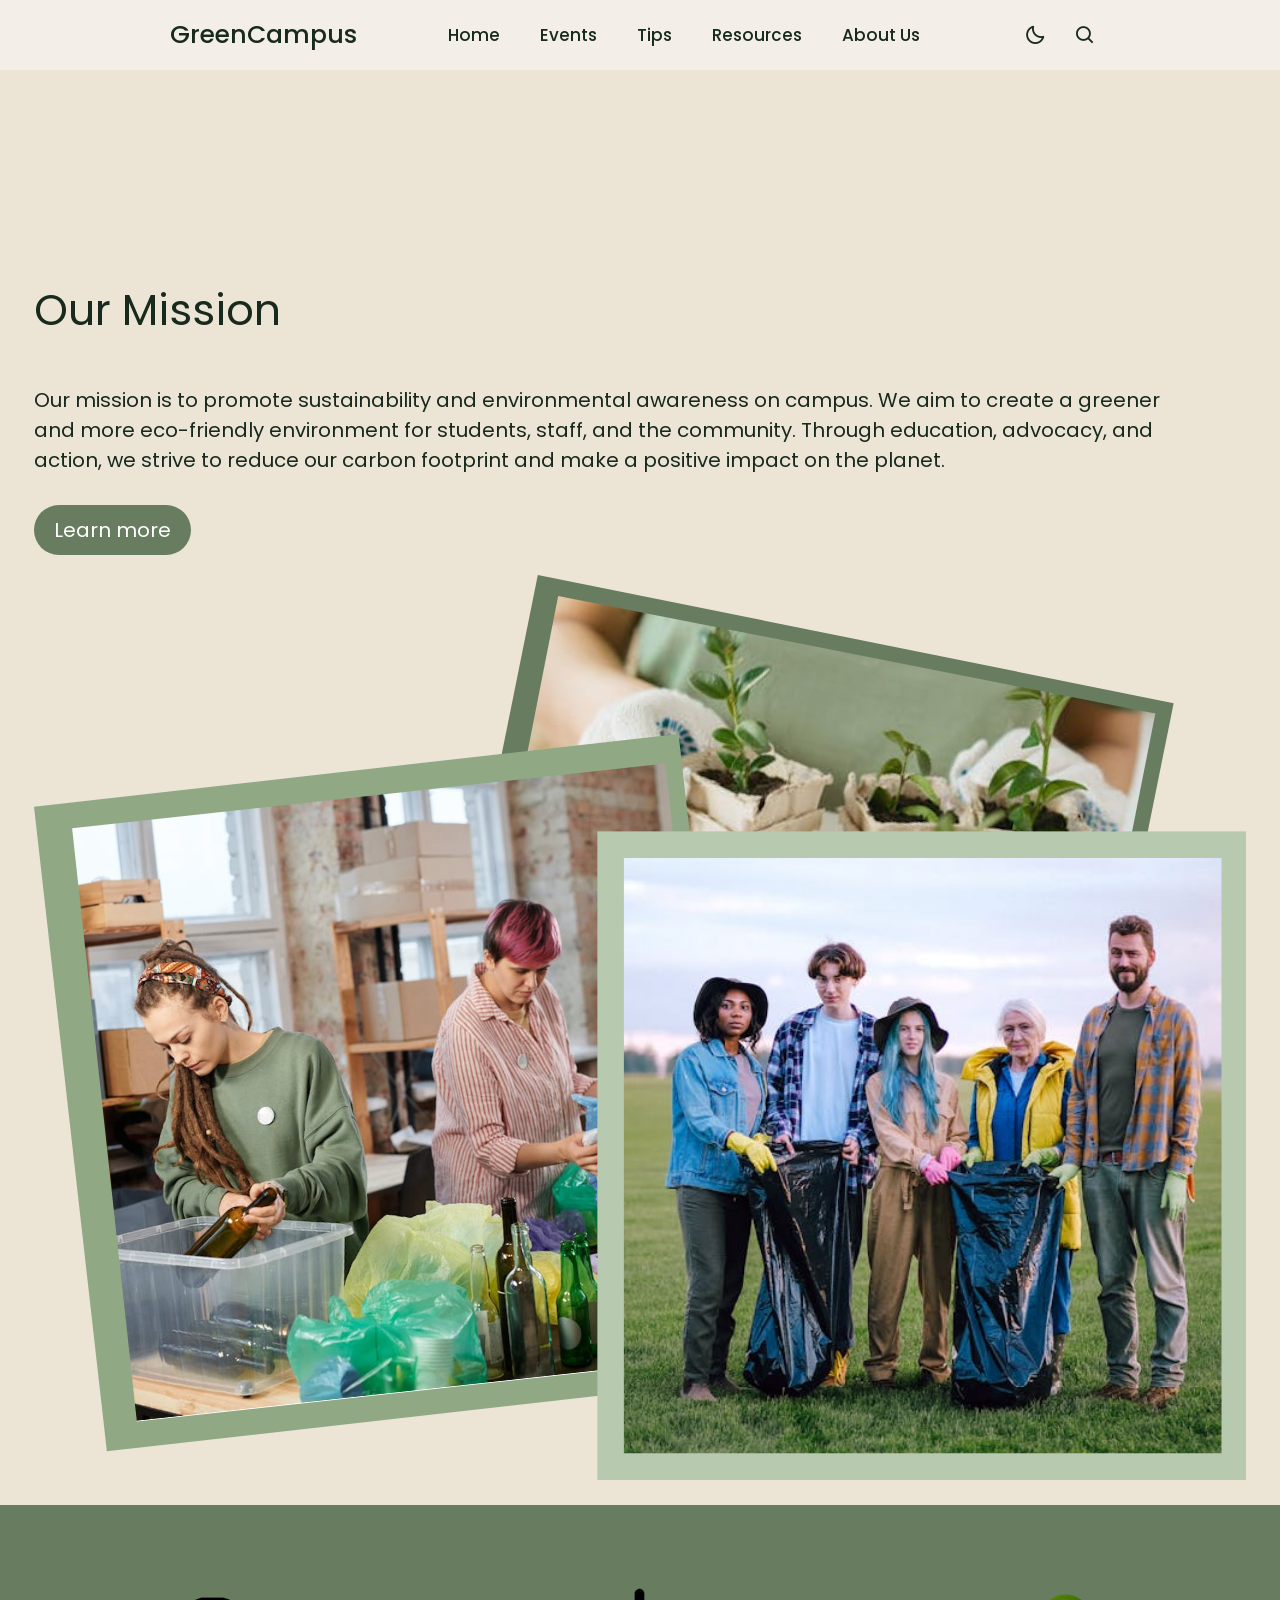
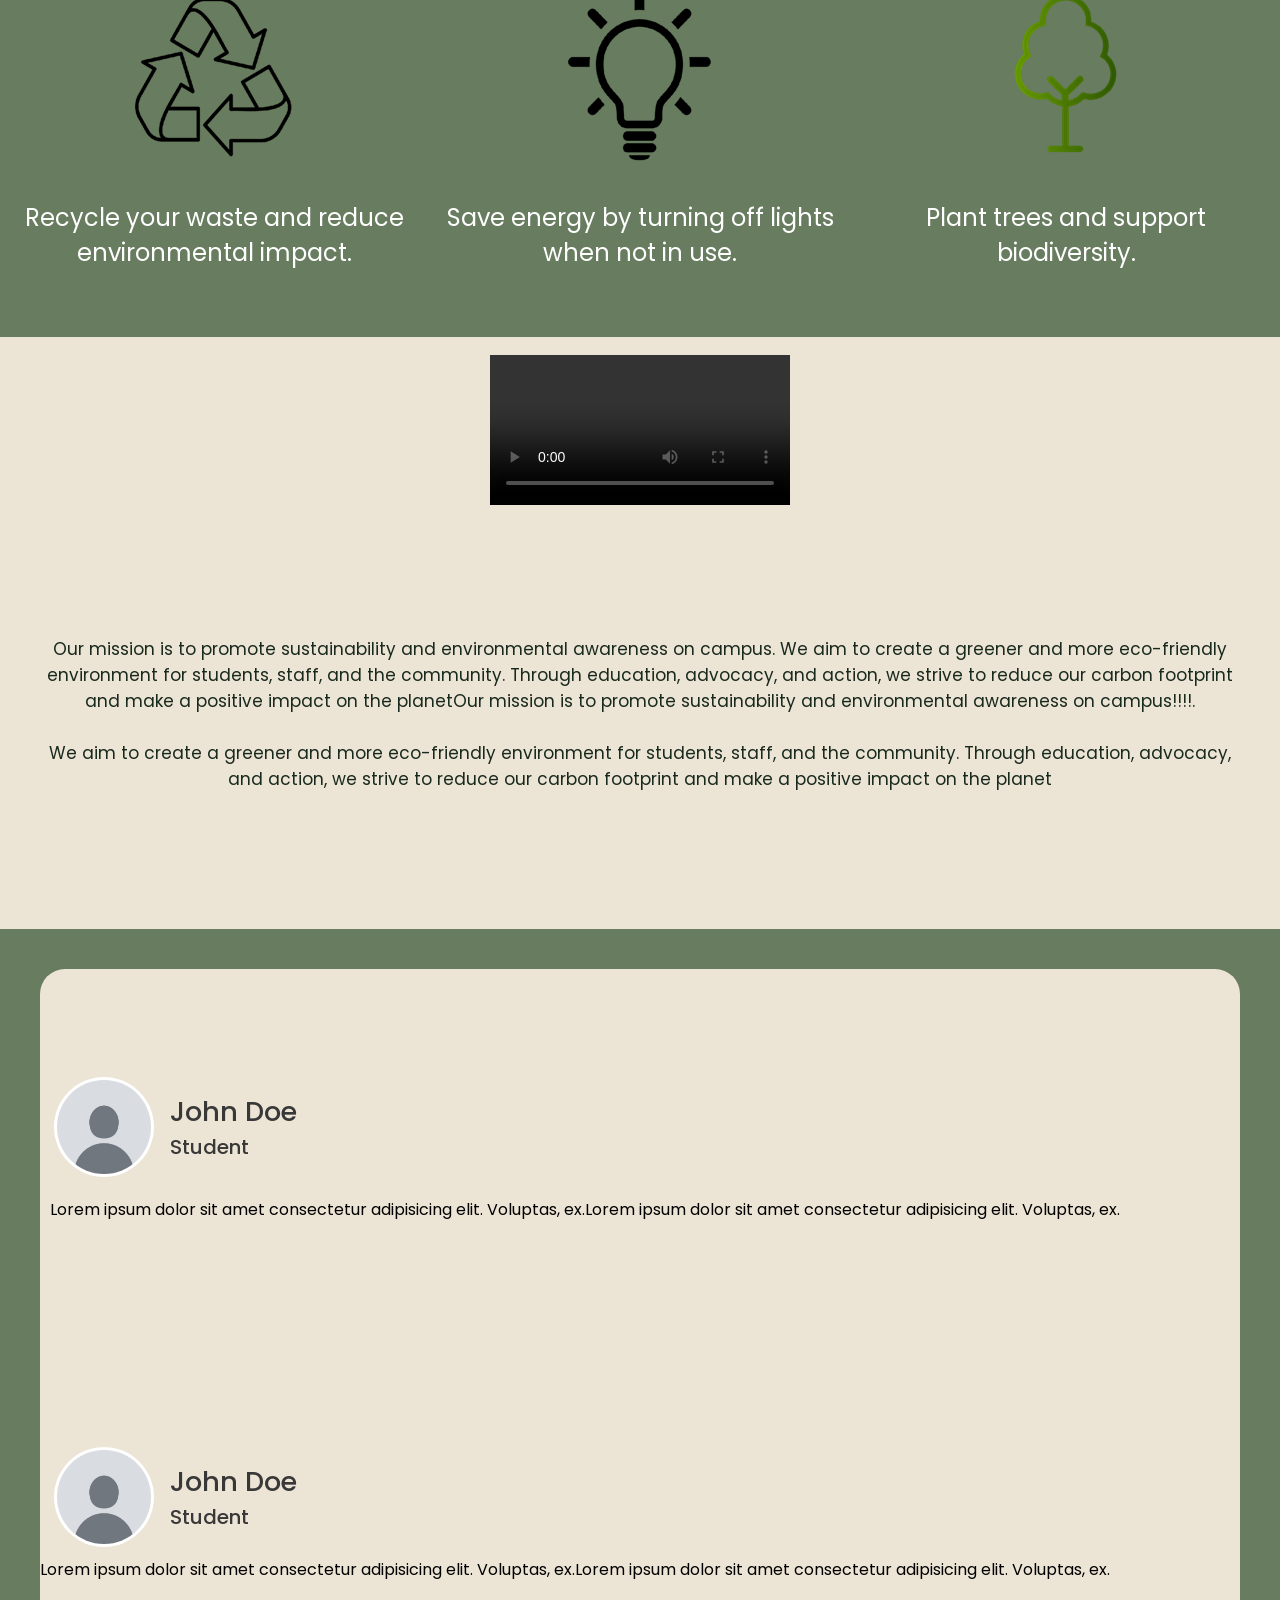
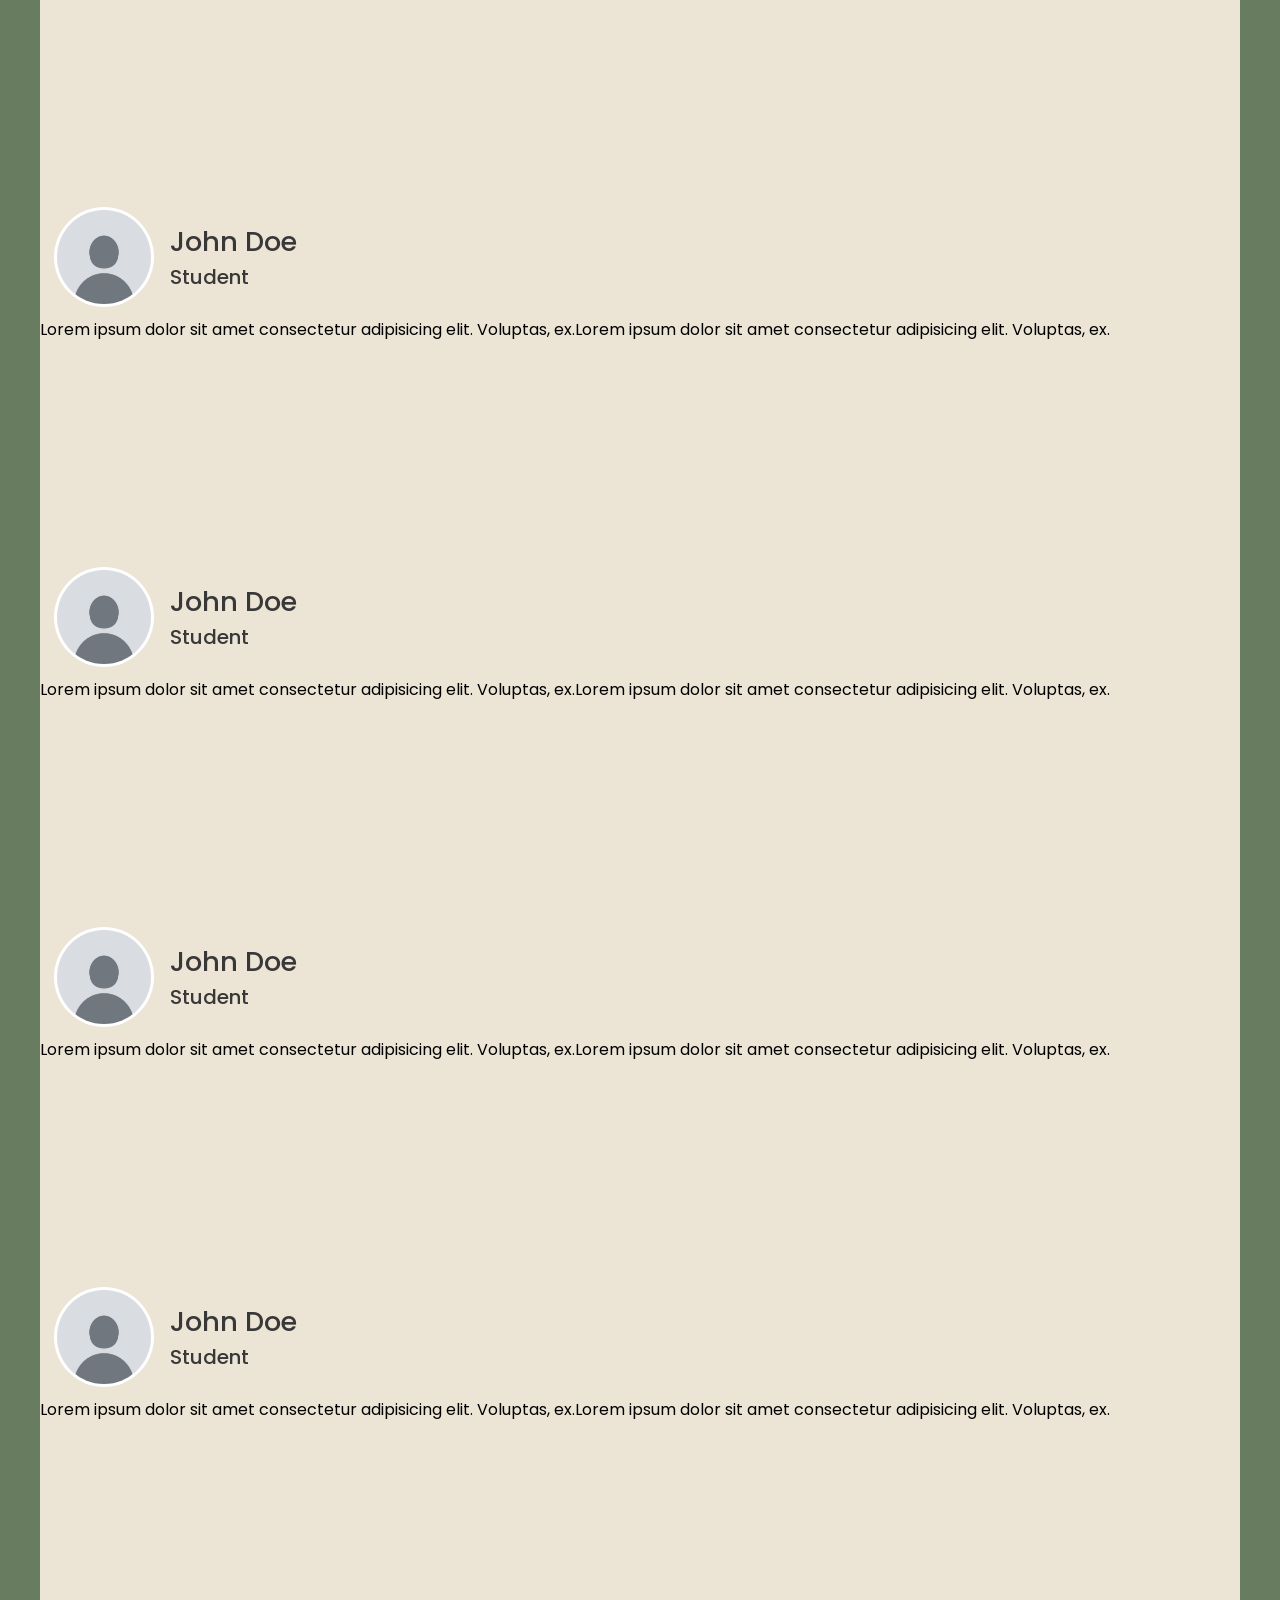
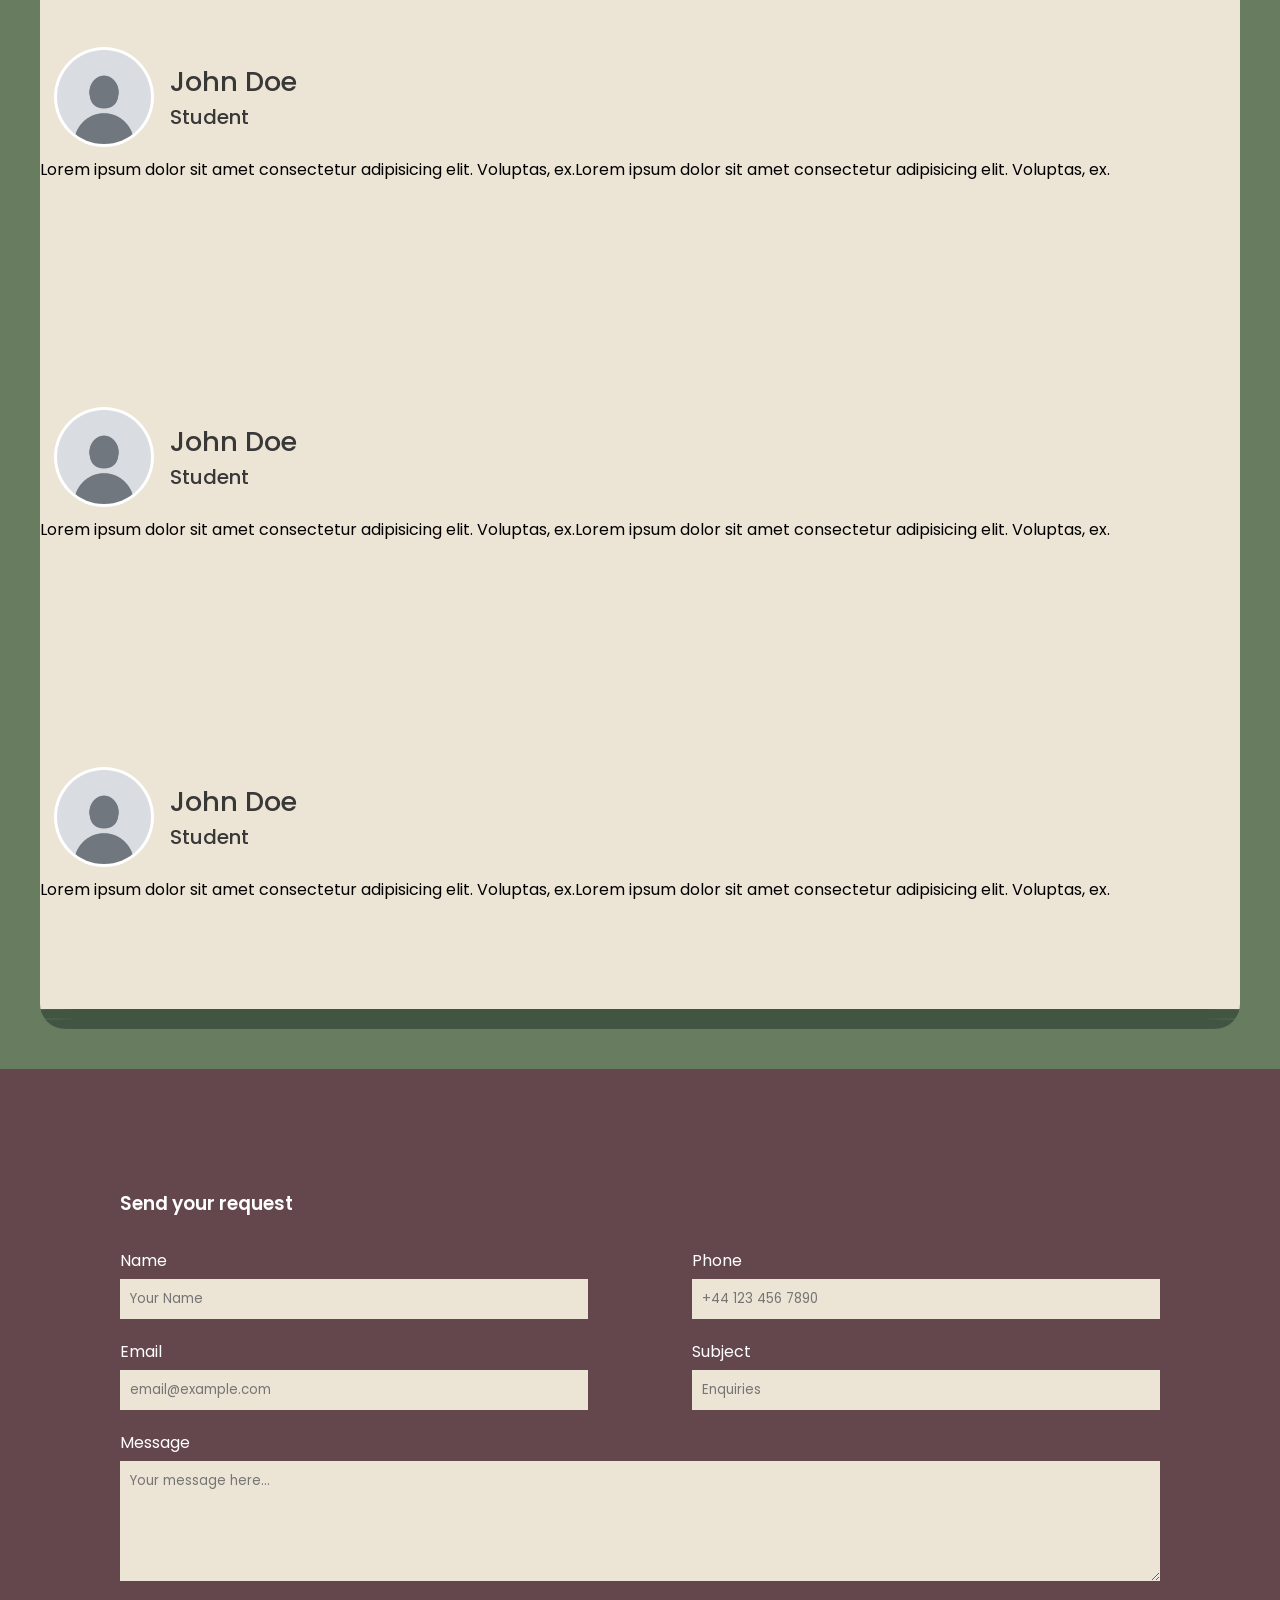
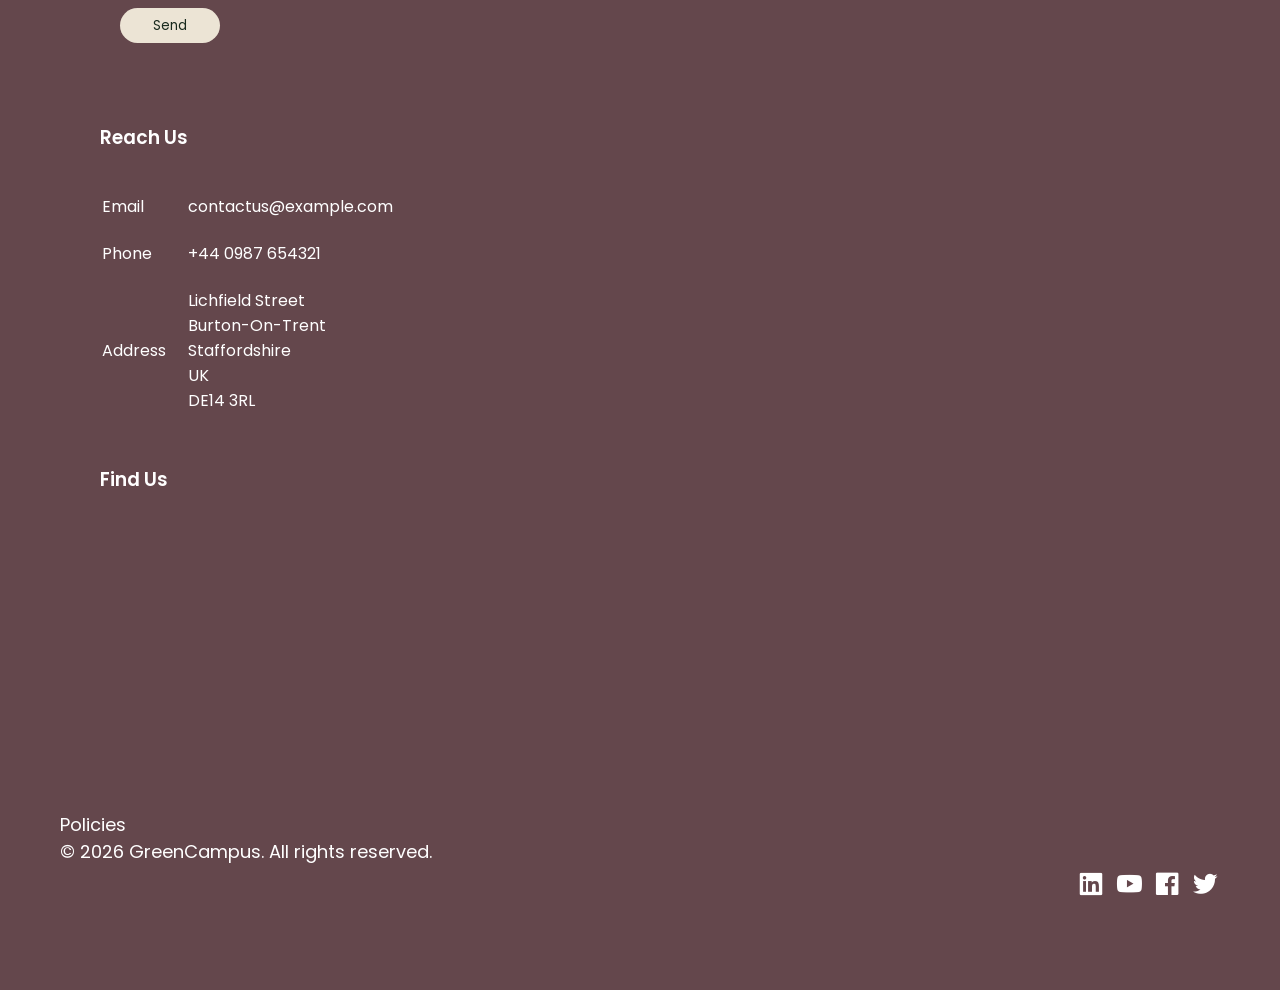
==== index.html @ 3336a56a "footerChanges" ====
<!DOCTYPE html>
<html lang="en">
    <head>
        <meta charset="utf-8">
        <title></title>
        <meta http-equiv="X-UA-Compatible" content ="IE=edge">
        <meta name="viewport" content="width=device-width, initial-scale=1.0">

        <link rel="stylesheet" href="swiper-bundle.min.css">
        <link rel="stylesheet" href="style.css">
        <link href='https://unpkg.com/boxicons@2.1.4/css/boxicons.min.css' rel="stylesheet">
    </head>
    <body>
        <nav>
            <div class ="nav-bar">
                <i class='bx bx-menu sidebarOpen'></i>
                <span class="logo navLogo"><a href="#">GreenCampus</a></span>

                <div class ="menu">
                    <div class="logo-toggle">
                        <span class ="logo" ><a href="#">GreenCampus</a></span>
                        <i class='bx bx-x siderbarClose'></i>
                    </div>
                        
                    <ul class="nav-links">
                        <li><a href = "index.html" >Home</a></li>
                        <li><a href = "events.html" >Events</a></li>
                        <li><a href = "tips.html" >Tips</a></li>
                        <li><a href = "resources.html" >Resources</a></li>
                        <li><a href = "aboutus.html" >About Us</a></li>
                    </ul> 
                    
                </div>
                    
                <div class="darkLight-searchBox">
                    <div class = "dark-light">
                        <i class='bx bx-moon moon'></i>
                        <i class='bx bx-sun sun'></i>
                    </div>

                       <div class = "searchBox">
                           <div class="searchToggle">
                               <i class='bx bx-x cancel'></i>
                               <i class='bx bx-search search'></i>
                           </div>
                               <div class="search-field">
                                   <input type= "text" placeholder = "Search...">
                                   <i class='bx bx-search'></i>
                               </div>
                            
                        </div>
                    </div>

                </span>

            </div>
        </nav>

        <script src = "script.js"></script>

        <!-- spacing so content isn't hidden behind nav bar-->
        <style>
            body {padding-top: 100px;}
        </style>

        <!-- write code here!-->
        <div class="container">
            
            <section class = "img-info">
                <div class = "firstbox">
                    <h1>Our Mission</h1>
                    <p>Our mission is to promote sustainability and environmental awareness on campus. We aim to create a greener and more eco-friendly environment for students, staff, and the community. Through education, advocacy, and action, we strive to reduce our carbon footprint and make a positive impact on the planet.</p>
                    <button> <a href = "aboutus.html">Learn more</a> </button>
                </div>
                    
                <div class = "secondbox">
                    <img src = "img/homecollage.svg" alt = "collage of images">
                    
                </div>

                
            </section>


        </div>
        
        <div class="container2">

            <section class ="banner-content">

                <div class="firstbannerCol">
                    <div class ="recycleIcon" >
                        <img src = "img/recycling.png" alt = "recycling icon">
                    </div>
                    <div class="recycleInfo">
                        <p>Recycle your waste and reduce environmental impact.</p>
                    </div>
                </div>

                <div class="secondbannerCol">
                    <div class ="bulbIcon" >
                        <img src = "img/lightbulb.png" alt = "bulb icon">
                    </div>
                    <div class="bulbInfo">
                        <p>Save energy by turning off lights when not in use.</p>
                    </div>
                </div>

                <div class="thirdbannerCol">
                    <div class ="treeIcon" >
                        <img src = "img/tree.png" alt = "tree icon">
                    </div>
                    <div class="treeInfo">
                        <p>Plant trees and support biodiversity.</p>
                    </div>
                </div> 

            </section>
        </div>

        <div class="container3">
            
            <section class = "video-content">
                <div class = "videobox">
                    <video width ="100%" height = "auto" controls>
                            <source src="img/placeholdervideo.mp4" type="video/mp4">
                            <track src ="captions.vtt" label="English captions" default />
                    </video>
                </div>
                    
                <div class = "videosumbox">
                    <p>
                        <br><br><br> <br> Our mission is to promote sustainability and environmental awareness on campus. We aim to create a greener and more eco-friendly environment for students, staff, and the community. Through education, advocacy, and action, we strive to reduce our carbon footprint and make a positive impact on the planetOur mission is to promote sustainability and environmental awareness on campus!!!!. <br> <br>
                        We aim to create a greener and more eco-friendly environment for students, staff, and the community. Through education, advocacy, and action, we strive to reduce our carbon footprint and make a positive impact on the planet 
                    </p>
                    
                </div>

                
            </section>


        </div>

        <div class = "container4">
            <div class ="slide-container swiper">
                <div class = "slide-content">
                    <div class="card-wrapper swiper-wrapper">
                        <div class="card swiper-slide">
                            <div class="image-content">
                                <span class="overlay"></span>

                                <div class = "topcard">
                                    <div class="card-image">
                                        <img src="img/defaultavatar.jpg" alt="" class="card-img">
                                        
                                    </div>
                                    <div class = "persontext">
                                        <h2 class="name">John Doe</h2>
                                        <h2 class="type">Student</h2>
                                    </div>
                                    
                                </div>    

                                <div class="card-content">
                                    <p class = "description">Lorem ipsum dolor sit amet consectetur adipisicing elit. Voluptas, ex.Lorem ipsum dolor sit amet consectetur adipisicing elit. Voluptas, ex.</p>
                                    <img src="img/gallery2.png">
                                </div>
                            </div>
                        </div>
                        <div class="card swiper-slide">
                            <div class="image-content">
                                <span class="overlay"></span>

                                <div class = "topcard">
                                    <div class="card-image">
                                        <img src="img/defaultavatar.jpg" alt="" class="card-img">
                                        
                                    </div>
                                    <div class = "persontext">
                                        <h2 class="name">John Doe</h2>
                                        <h2 class="type">Student</h2>
                                    </div>
                                    
                                </div>                   

                                <div classs="card-content">
                                    <p class = "description">Lorem ipsum dolor sit amet consectetur adipisicing elit. Voluptas, ex.Lorem ipsum dolor sit amet consectetur adipisicing elit. Voluptas, ex.</p>
                                </div>
                            </div>
                        </div>
                        <div class="card swiper-slide">
                            <div class="image-content">
                                <span class="overlay"></span>

                                <div class = "topcard">
                                    <div class="card-image">
                                        <img src="img/defaultavatar.jpg" alt="" class="card-img">
                                        
                                    </div>
                                    <div class = "persontext">
                                        <h2 class="name">John Doe</h2>
                                        <h2 class="type">Student</h2>
                                    </div>
                                    
                                </div>    

                                <div classs="card-content">
                                    <p class = "description">Lorem ipsum dolor sit amet consectetur adipisicing elit. Voluptas, ex.Lorem ipsum dolor sit amet consectetur adipisicing elit. Voluptas, ex.</p>
                                </div>
                            </div>
                        </div>
                        <div class="card swiper-slide">
                            <div class="image-content">
                                <span class="overlay"></span>

                                <div class = "topcard">
                                    <div class="card-image">
                                        <img src="img/defaultavatar.jpg" alt="" class="card-img">
                                        
                                    </div>
                                    <div class = "persontext">
                                        <h2 class="name">John Doe</h2>
                                        <h2 class="type">Student</h2>
                                    </div>
                                    
                                </div>    

                                <div classs="card-content">
                                    <p class = "description">Lorem ipsum dolor sit amet consectetur adipisicing elit. Voluptas, ex.Lorem ipsum dolor sit amet consectetur adipisicing elit. Voluptas, ex.</p>
                                </div>
                            </div>
                        </div>
                        <div class="card swiper-slide">
                            <div class="image-content">
                                <span class="overlay"></span>

                                <div class = "topcard">
                                    <div class="card-image">
                                        <img src="img/defaultavatar.jpg" alt="" class="card-img">
                                        
                                    </div>
                                    <div class = "persontext">
                                        <h2 class="name">John Doe</h2>
                                        <h2 class="type">Student</h2>
                                    </div>
                                    
                                </div>    

                                <div classs="card-content">
                                    <p class = "description">Lorem ipsum dolor sit amet consectetur adipisicing elit. Voluptas, ex.Lorem ipsum dolor sit amet consectetur adipisicing elit. Voluptas, ex.</p>
                                </div>
                            </div>
                        </div>
                        <div class="card swiper-slide">
                            <div class="image-content">
                                <span class="overlay"></span>

                                <div class = "topcard">
                                    <div class="card-image">
                                        <img src="img/defaultavatar.jpg" alt="" class="card-img">
                                        
                                    </div>
                                    <div class = "persontext">
                                        <h2 class="name">John Doe</h2>
                                        <h2 class="type">Student</h2>
                                    </div>
                                    
                                </div>    

                                <div classs="card-content">
                                    <p class = "description">Lorem ipsum dolor sit amet consectetur adipisicing elit. Voluptas, ex.Lorem ipsum dolor sit amet consectetur adipisicing elit. Voluptas, ex.</p>
                                </div>
                            </div>
                        </div>
                        <div class="card swiper-slide">
                            <div class="image-content">
                                <span class="overlay"></span>

                                <div class = "topcard">
                                    <div class="card-image">
                                        <img src="img/defaultavatar.jpg" alt="" class="card-img">
                                        
                                    </div>
                                    <div class = "persontext">
                                        <h2 class="name">John Doe</h2>
                                        <h2 class="type">Student</h2>
                                    </div>
                                    
                                </div>    

                                <div classs="card-content">
                                    <p class = "description">Lorem ipsum dolor sit amet consectetur adipisicing elit. Voluptas, ex.Lorem ipsum dolor sit amet consectetur adipisicing elit. Voluptas, ex.</p>
                                </div>
                            </div>
                        </div>
                        <div class="card swiper-slide">
                            <div class="image-content">
                                <span class="overlay"></span>

                                <div class = "topcard">
                                    <div class="card-image">
                                        <img src="img/defaultavatar.jpg" alt="" class="card-img">
                                        
                                    </div>
                                    <div class = "persontext">
                                        <h2 class="name">John Doe</h2>
                                        <h2 class="type">Student</h2>
                                    </div>
                                    
                                </div>    

                                <div classs="card-content">
                                    <p class = "description">Lorem ipsum dolor sit amet consectetur adipisicing elit. Voluptas, ex.Lorem ipsum dolor sit amet consectetur adipisicing elit. Voluptas, ex.</p>
                                </div>
                            </div>
                        </div>
                        <div class="card swiper-slide">
                            <div class="image-content">
                                <span class="overlay"></span>

                                <div class = "topcard">
                                    <div class="card-image">
                                        <img src="img/defaultavatar.jpg" alt="" class="card-img">
                                        
                                    </div>
                                    <div class = "persontext">
                                        <h2 class="name">John Doe</h2>
                                        <h2 class="type">Student</h2>
                                    </div>
                                    
                                </div>    

                                <div classs="card-content">
                                    <p class = "description">Lorem ipsum dolor sit amet consectetur adipisicing elit. Voluptas, ex.Lorem ipsum dolor sit amet consectetur adipisicing elit. Voluptas, ex.</p>
                                </div>
                            </div>
                        </div>

                        
                    </div>
                    <div class="swiper-button-next swiper-navBtn"></div>
                    <div class="swiper-button-prev swiper-navBtn"></div>
                    <div class="swiper-pagination"></div>
                </div>
            </div>
            
            
            
        

        </div>
       

        <div class ="contactcontainer">
            
    
            
            
            <div class="contact-box">
                <div class="contact-left">
                    <h3>Send your request</h3>
                    <form>
                        <div class="input-row">
                            <div class="input-group">
                                <label>Name</label>
                                <input type="text" placeholder="Your Name">
                            </div>
                            <div class="input-group">
                                <label>Phone</label>
                                <input type="text" placeholder="+44 123 456 7890">
                            </div>
                        </div>
                        <div class="input-row">
                            <div class="input-group">
                                <label>Email</label>
                                <input type = "email" placeholder="email@example.com">
                            </div>
                            <div class="input-group">
                                <label>Subject</label>
                                <input type="text" placeholder="Enquiries ">
                            </div>
                        </div>

                        <label>Message</label>
                        <textarea rows="5" placeholder = "Your message here..."></textarea>

                        <div class = "contactsend">
                            <button type="submit">Send</button>
                        </div>
                    </form>
                </div>
                <div class ="contact-right">
                    <div class="details">
                        <h3>Reach Us</h3>

                        <table>
                            <tr>
                                <td>Email</td>
                                <td>contactus@example.com</td>
                            </tr>
                            <tr>
                                <td>Phone</td>
                                <td>+44 0987 654321</td>
                            </tr>
                            <tr>
                                <td>Address</td>
                                <td>Lichfield Street <br> Burton-On-Trent <br> Staffordshire <br> UK <br> DE14 3RL </td> 
                            </tr>
                        </table>
                        <div class = "contactmap">
                            <h3>Find Us</h3>
                            <iframe src="https://www.google.com/maps/embed?pb=!1m18!1m12!1m3!1d2412.2326543641484!2d-1.6304478000000002!3d52.8001437!2m3!1f0!2f0!3f0!3m2!1i1024!2i768!4f13.1!3m3!1m2!1s0x487a024776346265%3A0x1e14e88c557a62a1!2sBurton%20and%20South%20Derbyshire%20College!5e0!3m2!1sen!2suk!4v1776350592949!5m2!1sen!2suk" width="600" height="250" style="border:0;" allowfullscreen="" loading="lazy" referrerpolicy="no-referrer-when-downgrade"></iframe>
                        </div>

                    </div>
                    

                </div>
               
                
                
            </div>
            <div class ="footer1">
                <div class="footerleft">
                    <p>Policies</p>
                    <p>&copy; 2026 GreenCampus. All rights reserved.</p>
                </div>
                <!--
                <div class = "footerright">
                    <img src="img/defaultavatar.jpg" class="socials">
                    <img src="img/defaultavatar.jpg" class="socials">
                    <img src="img/defaultavatar.jpg" class="socials">
                    <img src="img/defaultavatar.jpg" class="socials">
                </div>
                -->

                <div class = "footerright">
                    <i class='bx bxl-linkedin-square'></i>
                    <i class='bx bxl-youtube' ></i>
                    <i class='bx bxl-facebook-square' ></i>
                    <i class='bx bxl-twitter' ></i>
                </div>
            </div>
            
            
        </div>
 
        <!--
        <div class ="footer">
            <p>&copy; 2026 GreenCampus. All rights reserved.</p>
            <p>Accessibility</p>
        </div>
        -->


    </body>

    <script src = "swiper-bundle.min.js"></script>

    <script src = "script2.js"></script>



</html>
---- style.css ----
@import url('https://fonts.googleapis.com/css2?family=Poppins:wght@300;400;500;600&display=swap');

/* scroll down to the comment where I put your names to write ur CSS code for ur html page to keep it organised*/


/* setup */
*{
    margin: 0;
    padding: 0;
    box-sizing: border-box;
    font-family: 'Poppins';

    

}

a {
    color: rgb(255, 255, 255);
    text-decoration: none;
}

a.active-page {
    color:green;
    font-weight: bold;
    text-decoration: none;
}


:root{
    --body-color: #ece4d5;
    --nav-color: #f3efe8;
    --side-nav: #4b5248;
    --text-color: #18291d; 
    --search-bar:#b0bbab;
    --search-text: #000000;
    --bannerbg: #687c5f;
    --reviewsbg: #687c5f;
    --contactbg: #64474c;
    --secleader:#c8c6b7;
    --leadertitle: #ece4d5;
    --namecolour: #7a5e62;
    --darkgreen: #314537;
    --reviewcard: #ece4d5;
    --quizback: #343a31;
    

}

body{
    height: 100vh;
    background-color: var(--body-color);

}

body.dark{
    --body-color: #3f413e;
    --nav-color: #5b6159;
    --side-nav: #242526;
    --text-color: #CCC; 
    --search-bar:#242526;
    --bannerbg: #272727;
    --reviewsbg: #2e2e2e;
    --contactbg: #272727;
    --secleader:#5b6159;
    --leadertitle: rgb(130, 144, 132);
    --namecolour: #242526;
    --darkgreen: #687c5f;
    --reviewcard: #6e6e6e;
    --quizback:#2d2d2d;

}

nav{
    position: fixed;
    top:0;
    left: 0;
    height: 70px;
    width: 100%;
    background-color: var(--nav-color);
    z-index: 100;
}

body.dark nav{
    border: 1px solid #393838;

}

nav .nav-bar{
    position: relative;
    height: 100%;
    max-width: 1000px;
    width: 100%;
    background-color: var(--nav-color);
    margin: 0 auto;
    padding: 0 30px;
    display: flex;
    align-items: center;
    justify-content: space-between;
}

nav .nav-bar .sidebarOpen{
    color: var(--text-color);
    font-size: 25px;
    padding: 5px;
    cursor: pointer;
    display: none;

}

nav .nav-bar .logo a{
    font-size: 25px;
    font-weight: 500;
    color: var(--text-color);
    text-decoration: none;

}

.menu .logo-toggle{
    display: none;
}

.nav-bar .nav-links {
    display: flex;
    align-items: center;

}

.nav-bar .nav-links li{
    margin: 0 10px;
    list-style: none; 

}

.nav-links li a{
    position: relative;
    font-size: 17px;
    font-weight: 500;
    color: var(--text-color);
    text-decoration: none;
    padding: 10px;
}

.nav-links li a::before{
    content:'';
    position: absolute;
    left: 50%;
    bottom: 0;
    transform: translateX(-50%);
    height: 6px;
    width: 6px;
    border-radius: 50%;
    background-color: var(--text-color);
    opacity: 0;
    transition: all 0.3s ease;
}



.nav-links li:hover a::before{
    opacity: 1;

}

.nav-bar .darkLight-searchBox{
    display: flex;
    align-items: center;
}

.darkLight-searchBox .dark-light,
.darkLight-searchBox .searchToggle{
    height: 40px;
    width: 40px;
    display: flex;
    align-items: center;
    justify-content: center;
    margin: 0 5px;
}

.dark-light i,
.searchToggle i{
    position: absolute;
    color: var(--text-color);
    font-size: 22px;
    cursor: pointer;
    transition: all 0.3s ease;
}

.dark-light i.sun{
    opacity: 0;
    pointer-events: none;
}

.dark-light.active i.sun{
    opacity: 1;
    pointer-events: auto;
}

.dark-light.active i.moon{
    opacity: 0;
    pointer-events: none;
}

.searchToggle i.cancel{
    opacity: 0;
    pointer-events: none;
}

.searchToggle.active i.cancel{
    opacity: 1;
    pointer-events: auto;
}

.searchToggle.active i.search{
    opacity: 0;
    pointer-events: none;
    
}

.searchBox{
    position: relative;
    
}

.searchBox .search-field{
    position: absolute;
    bottom: -85px;
    right: 5px;
    height: 50px;
    width: 300px;
    display: flex;
    align-items: center;
    background-color: var(--nav-color);
    padding: 3px;
    border-radius: 6px;
    box-shadow: 0 5px 5px rgba(0, 0, 0, 0.1);
    opacity: 0;
    pointer-events: none;
    transition: all 0.3s ease;
    
    
    
}

.searchToggle.active ~ .search-field{
    bottom: -74px;
    opacity: 1;
    pointer-events: auto;
    
}





.search-field input{
    height: 100%;
    width: 100%;
    padding: 0 45px 0 15px;
    outline: none;
    border: none;
    border-radius: 4px;
    font-size: 14px;
    font-weight: 400;
    color: var(--text-color);
    background-color: var(--search-bar) ;
}

body.dark .search-field input{
    color: var(--text-color);
}

.search-field i{
    position: absolute;
    color: var(--nav-color);
    right: 15px;
    font-size: 22px;
    cursor: pointer;
}

body.dark .search-field i{
    color: var(--text-color);
}

@media (max-width: 1000px) {
    nav .nav-bar .sidebarOpen{
        display: block;
        
    }
    


    .menu{
        position: fixed;
        height: 100%;
        width: 320px;
        left: -100%;
        top: 0;
        padding: 20px;
        background-color: var(--side-nav);
        z-index: 100;
        transition: all 0.4s ease;
        color: #ece4d5;
    }



    nav.active .menu{
        left: -0%;
        


    }

    nav.active .nav-bar .navLogo a{
        opacity: 0;
        transition: all 0.3s ease;
        
        
    }

    .menu .logo-toggle{
        display: block;
        width: 100%;
        display: flex;
        align-items: center;
        justify-content: space-between;
        color: #ece4d5;
        
    }


    .logo-toggle .siderbarClose{
        color: #ece4d5;
        font-size: 24px;
        cursor: pointer;

    }

    .nav-bar .nav-links {
        flex-direction: column;
        padding-top: 30px;
        

    }

    .nav-links li a{
        display: block;
        margin-top: 20px;
        color: #ece4d5;
    }

    .menu .logo-toggle .logo a{
        color: #ece4d5;
    }

}



/* Arek's code for tips.html */
/* write ur CSS code here*/




/* Jezza's code for events.html */
/* write ur CSS code here*/




/* Sifaath's code for aboutus.html */
/* write ur CSS code here*/





/*----------------------- Duncan's code for home.html------------------------------- */
.container{
    display: flex;
    min-height: 80vh;
    flex-direction: column;
    gap: 1em;
    margin: 2em 5em;
}



section{
    flex: 4;
    display: flex;
    gap: 1em;


}

.firstbox{
    flex: 1;
    border: 2px solid transparent;
    margin-top: 10em;
    color:var(--text-color);

}

.firstbox h1{
    font-size: 43px;
    margin-bottom: 1em;
    margin-left: 2em;
    font-weight: 400;
    color:var(--text-color);
}

.firstbox p{
    font-size: 20px;
    margin-bottom: 0.5em;
    margin-left: 4em;
    margin-right: 4em;
    color:var(--text-color);
    
}

.firstbox button{
    display: inline-block;
    font-size: 20px;
    background-color: #687c5f;
    color: white;
    text-decoration: none;
    border:none;
    border-radius: 90px;
    margin-top: 20px;
    padding: 10px 20px;
    margin-left: 4em;
    cursor: pointer;
    
}



.firstbox button:hover{
    transition: all 0.2s ease;
    background: #819178;
}

.secondbox{
    flex: 1;
    border: 2px solid transparent;

}

/* banner */

.container2{
    display: flex;
    background-color: var(--bannerbg);
    border: 2px solid transparent;
    min-height: 48vh;
    align-items: center;
    justify-content: center;

}

.banner-content {
    display: flex;
    flex-direction: row;
    justify-content: space-evenly;
    align-items: center;
    border: 2px solid transparent;
    gap: 1em;


    
}

.firstbannerCol{
    display: flex;
    flex-direction: column;
    gap: 1em;
    align-items: center;
    border: 2px solid transparent;
    max-width: 400px;
}

.secondbannerCol{
    display: flex;
    flex-direction: column;
    gap: 1em;
    align-items: center;
    border: 2px solid transparent;
    max-width: 400px;
}

.thirdbannerCol{
    display: flex;
    flex-direction: column;
    gap: 1em;
    align-items: center;
    border: 2px solid transparent;
    max-width: 400px;
}

.recycleIcon{
    min-height: 50px;
    border: 2px solid transparent;
}

.bulbIcon{
    min-height: 50px;
    border: 2px solid transparent;
}

.treeIcon{
    min-height: 50px;
    border: 2px solid transparent;
}

.recycleInfo{
    font-size: 24px;
    color: white;
    flex-direction: row;
    justify-content: space-evenly;
    text-align: center;
    border: 2px solid transparent;
    min-width: 10px;
    flex-wrap: wrap;

}

.bulbInfo{
    font-size: 24px;
    color: white;
    flex-direction: row;
    justify-content: space-evenly;
    text-align: center;
    flex-wrap: wrap;
}

.treeInfo{
    font-size: 24px;
    color: white;
    flex-direction: row;
    justify-content: space-evenly;
    text-align: center;
    flex-wrap: wrap;
}

.container3{
    display: flex;
    min-height: 70vh;
    flex-direction: column;
    gap: 1em;
    margin: 2em 5em;
    margin-top: 6em;

}






.videobox{
    flex: 1;
    border: 2px solid transparent;
    color:var(--text-color);

}



.videosumbox{
    flex: 1;
    border: 2px solid transparent;
    align-items: center;
    
    

}

.videosumbox p{
    font-size: 20px;
    margin-left: 4em;
    margin-right: 4em;
    color:var(--text-color);
    text-align: center;
}

.container4{
    min-height: 60vh;
    display: flex;
    align-items: center;
    justify-content: center;
    background-color: var(--reviewsbg);
}

.slide-container{
    max-width: 1600px;
    width: 100%;
    background-color: var(--reviewsbg);
    padding: 40px 0;

}

.slide-content{
    margin: 0 40px;
    background-color: var(--reviewsbg);
    overflow: hidden;
    border-radius: 25px;

}

.card{
    border-radius: 0px;
    background-color: var(--reviewcard);
    height: 40vh;
    align-items: center;
    display: flex;

}

/*
.card:hover{
    transform: scale(120%);
    transition: all 0.3s ease;
}


.image-content,
.card-content{
    display: flex;
    flex-direction: column;
    align-items: center;
    padding: 10px 14px;
}

*/

.image-content{
    position: relative;
    row-gap: 5px;

}

.topcard{
    display: flex;
    flex-direction: row;
    align-items: center;
    gap: 1em;
    padding: 10px 14px;
}



.card-image{
    position: relative;
    height: 100px;
    width: 100px;
    border-radius: 50%;
    background: white;
    padding: 3px;
    display:flex;
    flex-direction: row;
    justify-content: space-between;


}

.card-image .card-img{
    height: 100%;
    width: 100%;
    object-fit: cover;
    border-radius:50%;

}

.card-content{
    display:flex;
    align-items: center;
    padding: 10px;
}

.card-content img{
    border-radius: 5%;
}

.name{
    font-size: 27px;
    font-weight: 500;
    color: #393838;
}

.type{
    font-size: 20px;
    font-weight: 500;
    color: #393838;
}

.description{
    font-size: 16px;
    color: #000000;
    text-align: center;
}




.swiper-navBtn{
    color:var(--secleader);
    transition: color 0.3s ease;
    background-color: var(--darkgreen);
    padding: 5px 5px;
    border-radius: 5%;
    opacity: 0.7;
    

}

.swiper-navBtn:hover{
    color: rgb(255, 255, 255);
    transition: all 0.3s ease;
}

.swiper-navBtn::before,
.swiper-navBtn::after{
    font-size: 40px;
}

.swiper-button-next{
    right: 0;
}

.swiper-button-prev{
    left: 0;
}

.swiper-pagination-bullet{
    background-color: rgb(104, 104, 104);
    opacity: 1;
}

.swiper-pagination-bullet-active{
    background-color: rgb(151, 151, 151);
}



.contactcontainer{
    width: 100%;
    background-color: var(--contactbg);
    padding: 80px 60px;
}

.contact-box{
    background: var(--contactbg);
    display: flex;
}

.contact-left{
    flex-basis: 60%;
    padding: 40px 60px;
}

.contact-right{
    flex-direction: row;
}

.details{
    flex-basis: 40%;
    padding: 40px;
    background:var(--contactbg);
    color: white;
}

.contactmap{
    width: 100%;
    height: 100%;
}

.contactmap h3{
    margin-top: 50px;
}



.input-row{
    display: flex;
    justify-content: space-between;
    margin-bottom: 20px;

}

.input-row .input-group{
    flex-basis: 45%;
    

}

input{
    width: 100%;
    border: none;
    outline: none;
    padding-bottom: 10px;
    padding: 10px;
    box-sizing: border-box;
    background-color: var(--body-color);
    color:var(--text-color);
    
    
}



textarea{
    width: 100%;
    border: none;
    padding: 10px;
    box-sizing: border-box;
    background-color: var(--body-color);
    color:var(--text-color);


}



label{
    margin-bottom: 6px;
    display: block;
    color: var(white);
}

.input-row .input-group label{
    color: white;
}

.contact-left label{
    color: white;
}

.contactsend button{
    background: var(--body-color);
    width: 100px;
    border: none;
    outline: none;
    color: var(--text-color);
    height: 35px;
    border-radius: 30px;
    margin-top: 20px;


}

.contact-left h3{
    color: white;
    font-weight: 600;
    margin-bottom: 30px;
}

.contact-right h3{
    font-weight: 600;
    margin-bottom: 20px;
    color: white;
    
}

tr td:first-child{
    padding-right: 20px;
}

tr td{
    padding-top: 20px;
}


.footer{
    background-color: #2b1e20;
    text-align: center;
    padding: 10px 0;
    color: white;
    height: 30vh;
    display:flex;
    justify-content: center;
    gap:10em;
}



.footer1{
    color:white;
    font-size: 18px;
    
 
}

.footerleft{
    text-align: left;
}

.footerright{
    text-align: right;
    font-size:30px;
}
.socials{
    height: 50px;
}


/* Duncan's code for resources.html */



.page-container {
  margin: 1em 8em;   /* centers it */
  padding: 0 20px;  /*aligns it*/
  
}

.game-ui {
  margin-top: 7em;
  font-family: Arial;
  max-width: 1600px;
  
}

.streak-box{
    color:#ffffff;
    background: #6b7f62;
    border-radius: 50px;
    padding: 10px 10px;
    height: auto;
    text-align: center;
    float:right; /*right side*/
    width: 150px;
    margin-top:-50px;
    word-wrap: break-word;

}

.game-ui h1{
    font-size: 60px;
    margin-top: 1em;
    margin-bottom: 2em;
    font-weight: 400;
    color: var(--text-color);
    
    
}

.xp-box {
    color:#ffffff;
    background: var(--contactbg);
    border-radius: 50px;
    padding: 10px 10px;
    height: auto;
    text-align: center;
    width: 150px;
    

}

.xpMessage-box {
    color: var(--text-color);
    padding: 10px 10px;
    font-size: 20px;
}

.game-ui h2{ /*level*/
    color:#ffffff;
    background: #6b7f62;
    border-radius: 50px;
    padding: 10px 10px;
    height: auto;
    text-align: center;
    float:left; /*right side*/
    width: 150px;
    margin-top:-64px;
    word-wrap: break-word;
    
}

.game-ui h3{
    color: var(--text-color);
}


.progress-container {
  position: relative;
  height: 50px;
  background: var(--contactbg);
  border-radius: 50px;
  overflow: hidden;
}

/* segments background */
.progress-segments {
  position: absolute;
  width: 100%;
  height: 100%;
  display: flex;
  z-index: 0;
}

.progress-segments div {
  flex: 1;
  border-right: 2px solid var(--body-color);
}

.progress-segments div:last-child { /*removes the extra lines */
  flex: 1;
  border-right: none;
  border-left: none;
}

/* actual XP fill */
.progress-bar {
  position: absolute;
  height: 100%;
  width: 0%;
  background: linear-gradient(90deg, #708a64,#9bad92);
  z-index: 1;
  transition: width 0.4s ease;
}

#reward {
  margin-top: 10px;
  color: rgb(11, 117, 64);
  font-weight: bold;
}


#leaderboardTable {
  width: 100%;
  max-width: 500px;
  border-collapse: collapse;
  margin-top: 10px;
  color: var(--text-color);
  
  
}

#leaderboardTable th,
#leaderboardTable td {
  padding: 10px;
  text-align: left;
  
  
}

#leaderboardTable th {
  background: var(--contactbg);
  color: var(--leadertitle);
  
}

#leaderboardTable tr:nth-child(even) {
  background: var(--secleader);
  
}

.rowboardsection{
    display: flex;
    flex-direction: row;
    justify-content: space-evenly;
    gap: 1em;

}

.leaderboardcol{
    flex: 1;
    border: 2px solid transparent;
    display:flex;
    flex-direction: column;
    align-items: center;

}

.rowleader input{
    width:400px;
    border-radius: 50px;
    padding: 10px 10px;
    margin-top:10px;
    margin-bottom:10px;
    background-color: var(--namecolour);
    color: white;
    border: none;
}

.rowleader input::placeholder{
    color: white;
}

.leaderboardcol h3{
    font-size: 30px;
    font-weight: 500;
    
}

.rowleader{
    display: flex;
    flex-direction: row;
    border: 2px solid transparent;
    justify-content: space-evenly;
    flex-wrap:wrap;
}

.submissionbox button{
    color:#ffffff;
    background: var(--contactbg);
    border-radius: 50px;
    padding: 10px 10px;
    height: auto;
    text-align: center;
    width: 150px;
    margin-bottom:5px;
    border:none;
}

.submissionbox button:hover{
    transition: all 0.2s ease;
    background: #819178;
}

.selectionbox select{
    color:#ffffff;
    background: var(--contactbg);
    border-radius: 50px;
    padding: 10px 10px;
    height: auto;
    text-align: center;
    width: auto;
    border:none;
}

.galleryothers{
    display:grid;
    grid-template-columns: repeat(auto-fill, minmax(200px, 1fr));
    gap: 10px;
    border: 2px solid transparent;
    background-color: var(--nav-color);
    padding: 20px 20px;
    border-radius: 20px;
    
}

.galleryothers img {
    width: 100%;
    height: 100%;
    object-fit: cover; /* prevents stretching */
    height: 160px;
    display: block;
    border-radius: 5%;
}


.galleryheading{
    flex: 1;
    border: 2px solid transparent;
    flex-basis: 30%; /*right column width*/
}

.galleryheading h3{
    font-size: 30px;
    font-weight: 500;
    
}


.chalbuttonsrow{
    display:flex;
    flex-direction: row;
    flex-wrap:wrap;
    gap: 0.5em;
}

.addchallengebutton button {
    color:#ffffff;
    background: var(--bannerbg);
    border-radius: 50px;
    padding: 10px 10px;
    height: auto;
    text-align: center;
    width: 150px;
    margin-bottom:5px;
    border: none;
    
    
    
}

.progressbuttons button:hover,
.addchallengebutton button:hover {
    transition: all 0.2s ease;
    background: #819178;
    cursor: pointer;
    
}

#challengeFilter{
    color:#ffffff;
    background: var(--darkgreen);
    border-radius: 50px;
    padding: 10px 10px;
    height: auto;
    text-align: center;
    width: 80px;
    margin-bottom:5px;
    font-family: 'Poppins';
    border: none;
    cursor: pointer;
}



#challengeFilter option{
    font-family: 'Poppins', sans-serif;
    cursor: pointer;
}

.progressbuttons button{
    color:#ffffff;
    background: var(--darkgreen);
    border-radius: 50px;
    padding: 10px 10px;
    height: auto;
    text-align: center;
    width: 140px;
    margin-bottom:5px;
    border: none;
    cursor: pointer;

}

.challenge-grid {
  display: grid;
  grid-template-columns: repeat(auto-fill, minmax(250px, 1fr));
  gap: 16px;
  padding: 10px;
}

.challenge-card {
  background: var(--nav-color);
  border-radius: 10px;
  padding: 15px;
  box-shadow: 0 2px 10px rgba(0,0,0,0.1);
  transition: transform 0.2s ease;
  min-height: 200px;
  color: var(--text-color);
  display: flex;
  flex-direction: column;
  justify-content: space-between;
}

.challenge-card:hover {
  transform: translateY(-3px);
  
}



.challenge-footer {
  display: flex;
  justify-content: space-between;
  align-items: center;
  
}



.challenge-img {
  width: 100%;
  height: 120px;
  object-fit: cover;
  display: block;
  border-radius: 8px;
}

.complete-btn {
  background: #6b7f62;
  color: white;
  border: none;
  border-radius: 50%;   
  width: 35px;
  height: 35px;
  font-size: 16px;
  cursor: pointer;
  transition: all 0.2s ease;
}

.complete-btn:hover {
  background: #9bb490;
  transform: scale(1.1);
}

/* ===== POPUP MODAL ===== */
.modal {
  display: none;
  position: fixed;
  top: 0;
  left: 0;
  height: 100%;
  width: 100%;
  background: rgba(0,0,0,0.6);
  z-index: 9999;
}

.modal-content {
  background: var(--nav-color);
  width: 320px;
  margin: 10% auto;
  padding: 20px;
  border-radius: 12px;
  display: flex;
  flex-direction: column;
  gap: 10px;
  color: var(--text-color);
}

.modal-content input {
  padding: 10px;
  border-radius: 6px;
  border: 1px solid #ccc;
}

.modal-buttons {
  display: flex;
  justify-content: space-between;
}

.modal-buttons button {
  padding: 8px 12px;
  border: none;
  border-radius: 6px;
  cursor: pointer;
}

.quiz-box {
  margin-top: 20px;
  padding: 15px;
  background: rgb(102, 117, 110);
  border-radius: 10px;
  max-width: 500px;
}

#answerButtons button {
  display: block;
  margin: 8px 0;
  padding: 10px;
  width: 100%;
  cursor: pointer;
  background-color: #aaaaa0;
}

#activeChallenges {
  display: grid;
}

#completedChallenges {
  display: none;
}

.quizsection {
    position: relative;
    margin-top: 40px;
    background-color: var(--quizback);
    height: 200vh;
    padding: 0 20px;
    align-items: center;
    display:flex;
    flex-direction: column;
}

.quizsection h3{
    font-size: 50px;
    font-weight: 500;
    color: white;
    margin-top: 20px;
}

/*
.wave {
  position: relative;
  width: 100vw;
  left: 50%;
  transform: translateX(-50%);
}

.wave svg {
  display: block;
  width: 100%;
  height: 120px;
}
*/


@media (max-width: 1370px){
    section,
    .container.second section{
        flex-direction: column;
    }
    .container{
        margin: 1em 2em;
    }
    .firstbox h1{
    margin-left: auto;
    }

    .firstbox p{
    margin-left: auto;
    }

    .firstbox button{
    margin-left: auto;
    }

    .banner-content{
        flex-wrap:wrap;

    }

    section,
    .container3.second section{
        flex-direction: column;
    }
    .container3{
        margin: 1em 2em;
        min-height: 60vh;
        
    }

    .videobox{
        margin-left: auto;
        margin-right: auto;
    }

    .videosumbox p{
        margin-left: auto;
        margin-right: auto;
        font-size: 17px;
        margin-bottom: 7em;
    }

    .contact-box{
        flex-direction: column;
    }



    .galleryothers img:first-child{
        display:none;
        
    }
        
    .galleryothers img:nth-child(2){
        display:none;
    }

    .galleryothers img:nth-child(3){
        display:none;
    }
    .galleryothers img:nth-child(4){
        display:none;
    }

    .galleryothers img:nth-child(5){
        display:none;
    }

    .galleryothers img:nth-child(6){
        display:none;
    }
    .galleryothers img:nth-child(7){
        display:none;
    }
    .galleryothers img:nth-child(8){
        display:none;
    }

    .card-content img{
        display:none;
    }

    .card-content{
        flex-direction: column;
    }

}

@media screen and (max-width: 768px){
    .swiper-navBtn{
        display: none;
    }

    .contact-left{
        padding: 10px 10px;
    }

    .details{
        padding: 10px 10px;
    }

    .contactmap iframe{
        width: 100%;
    }

    .page-container{
        margin: 0;
    }



    .rowboardsection{
        flex-direction: column;
        flex-wrap: wrap;
    }

    .galleryheading{
        flex-wrap: wrap;
    }

    .galleryothers{
        grid-template-columns: repeat(auto-fill, minmax(150px, 1fr));
        gap: 1px;
    

    }

    .chalbuttonsrow{
        align-items: center;
        flex-direction: column;
    }

    
    .firstbox{
        align-items: center;
    }



}
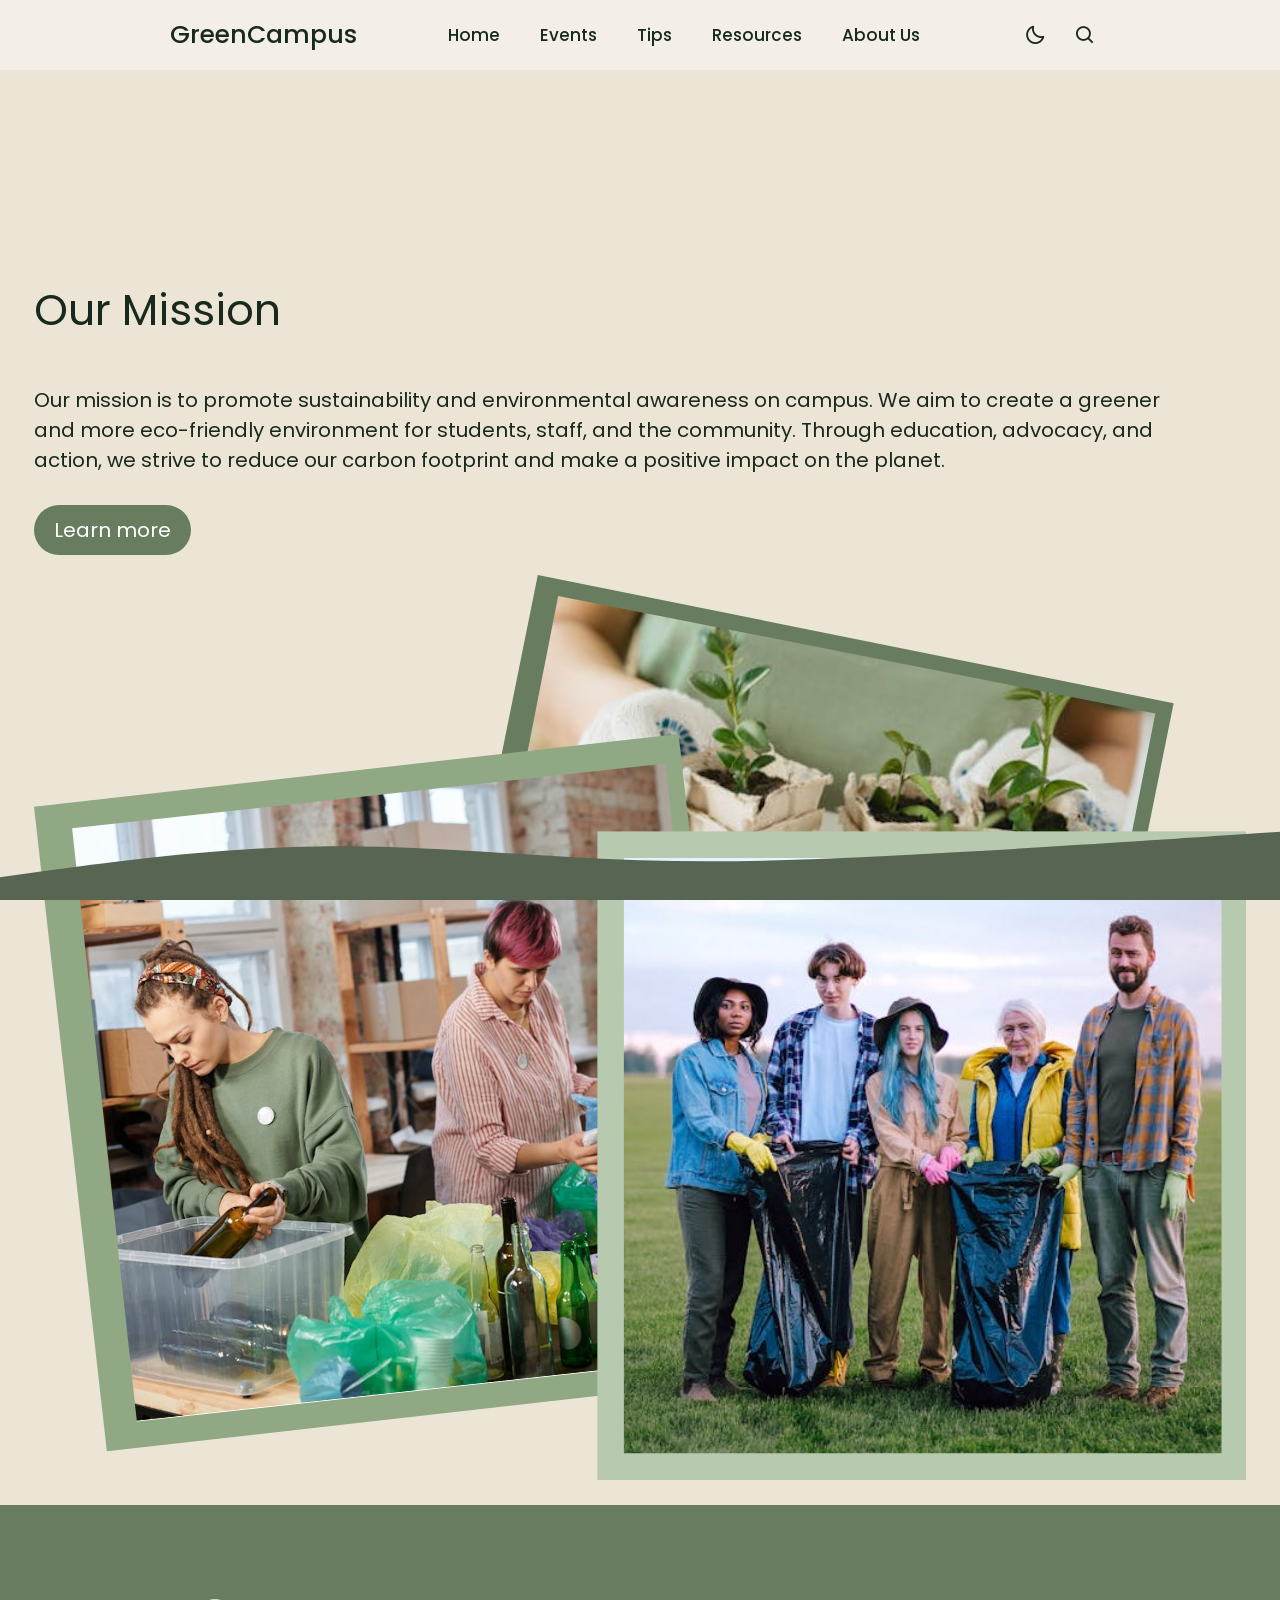
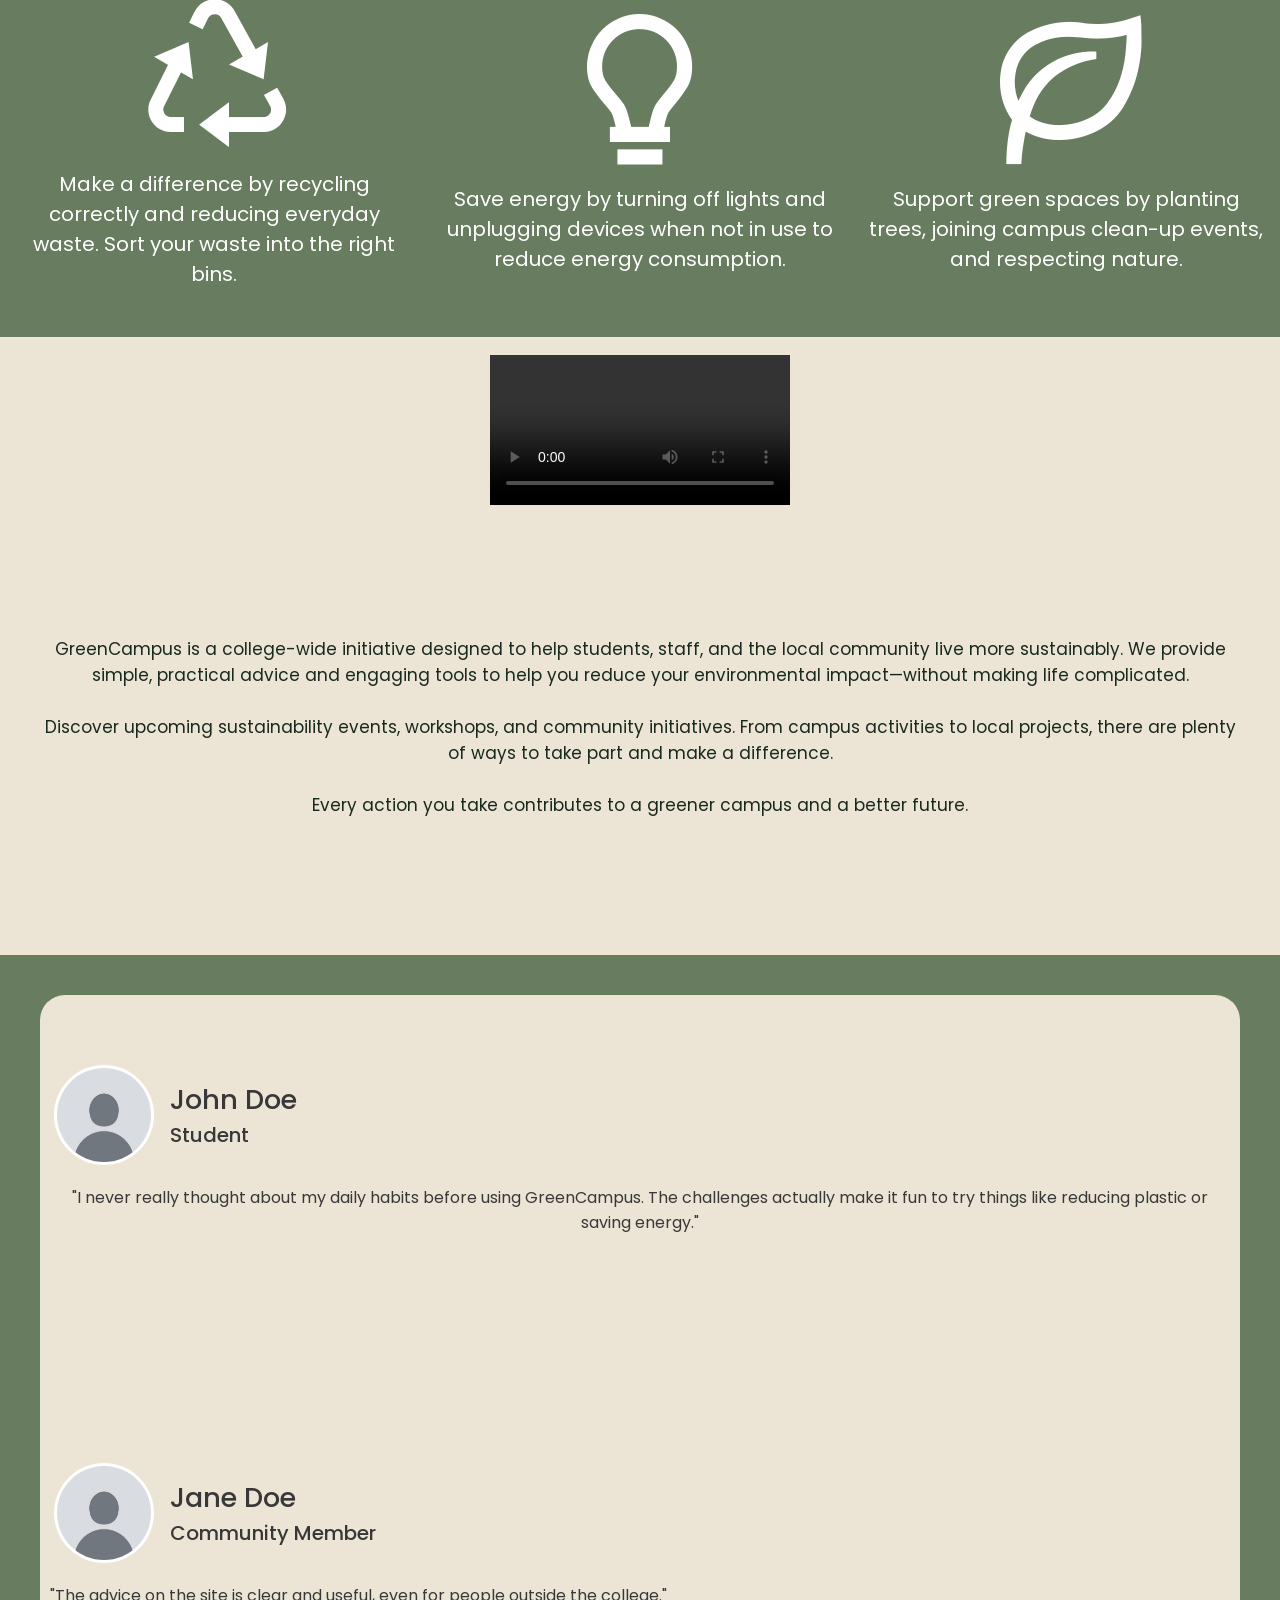
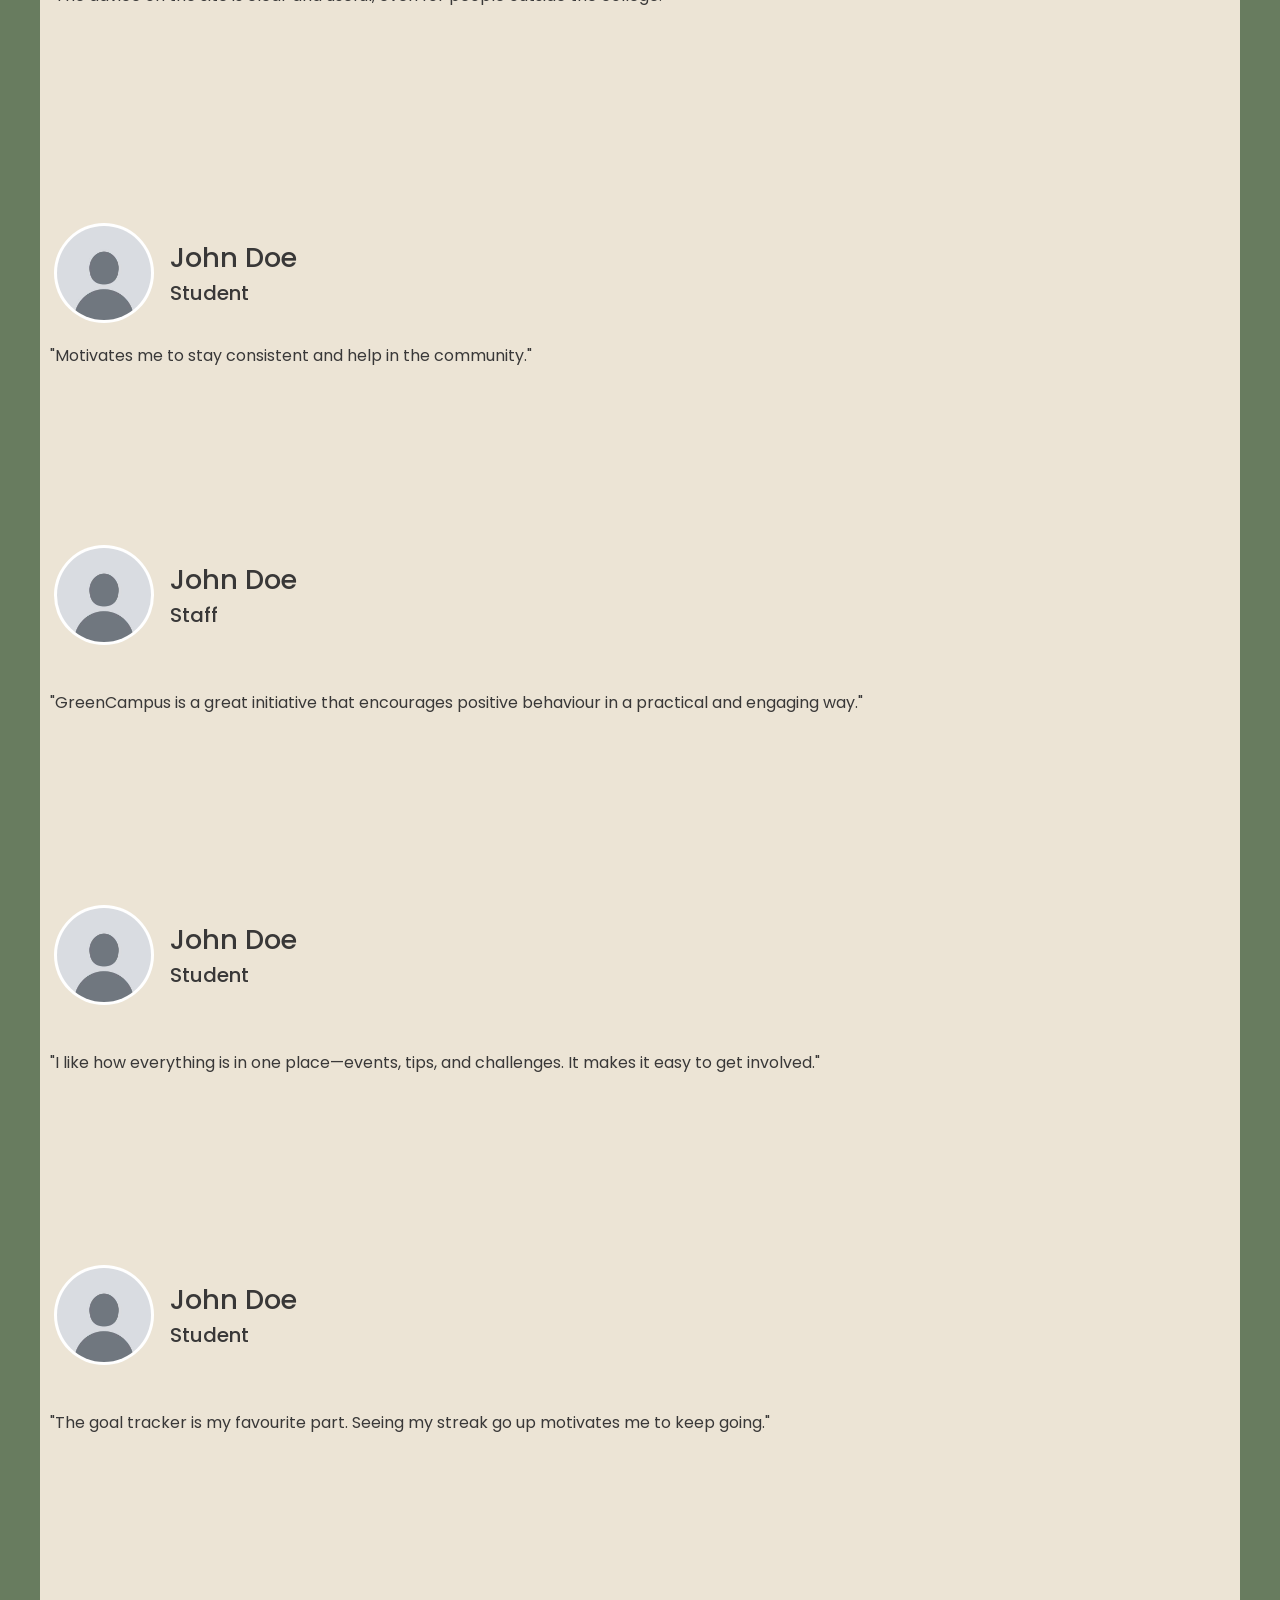
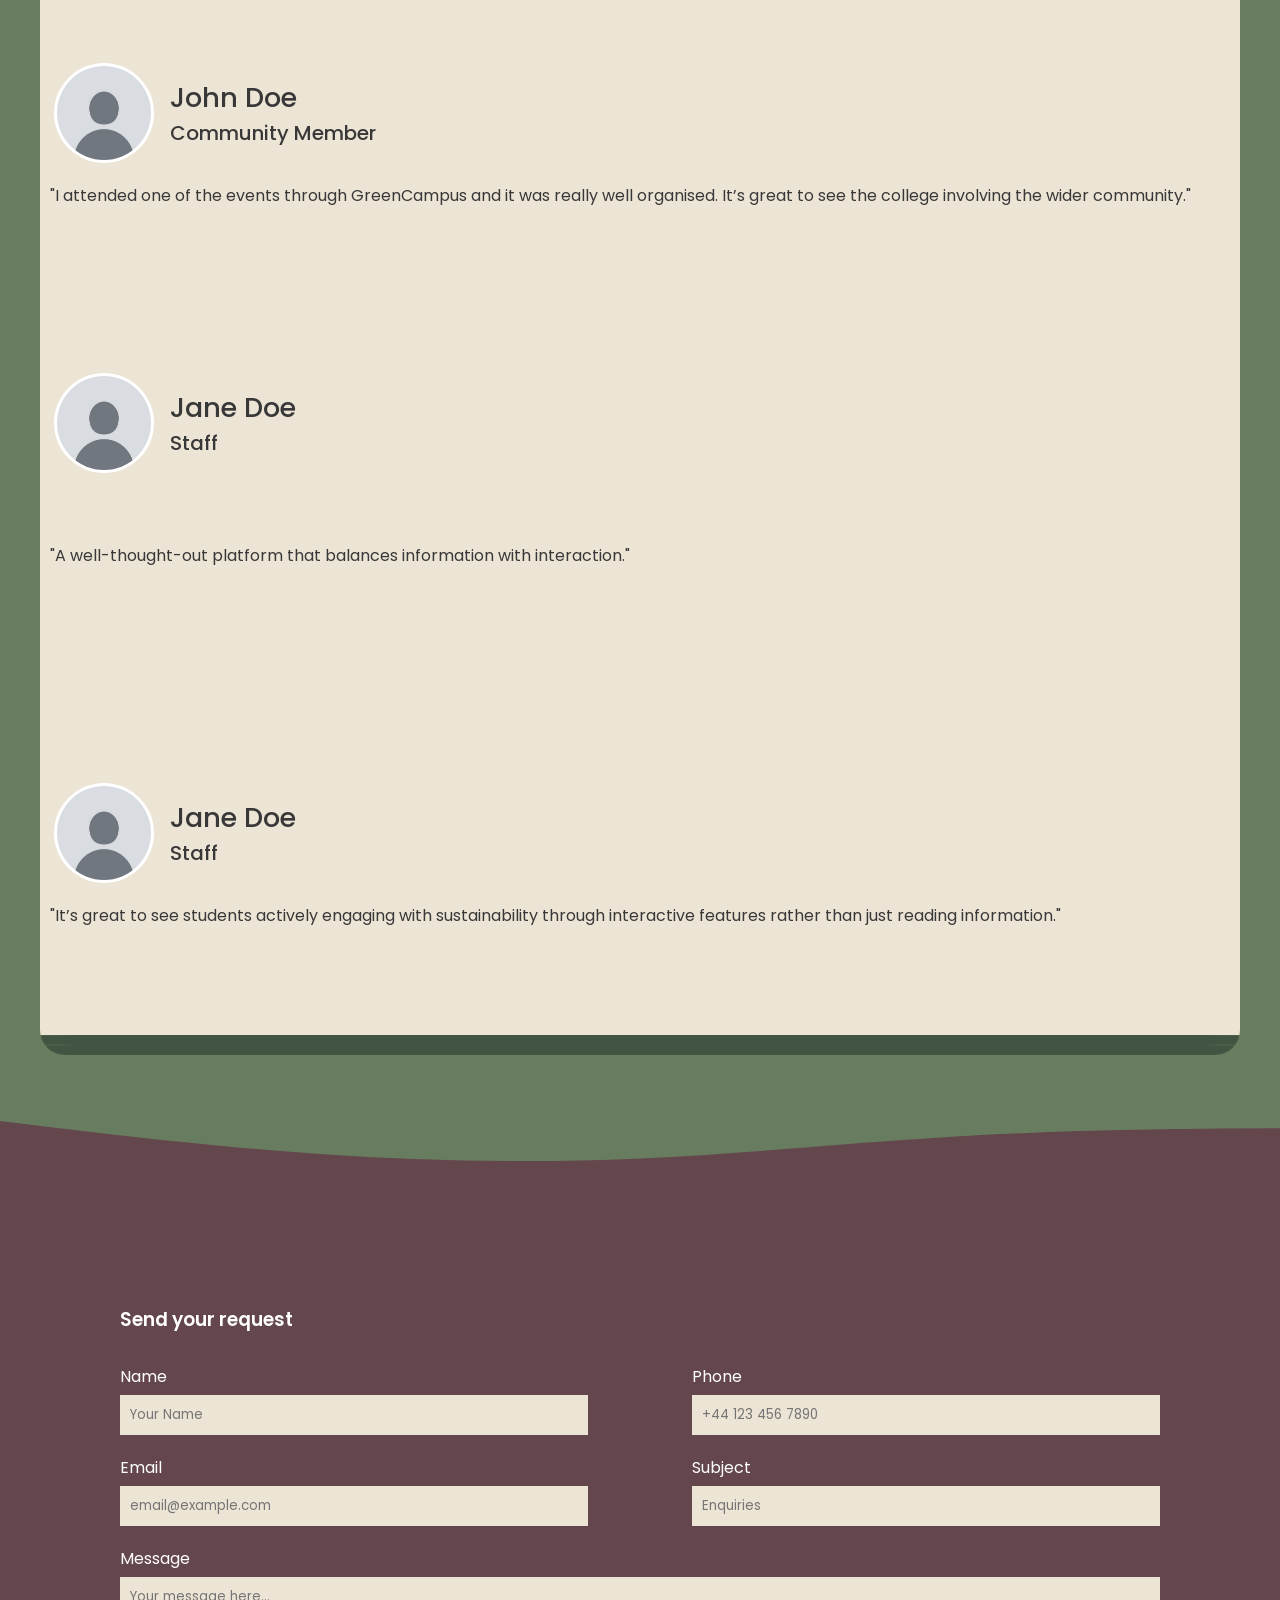
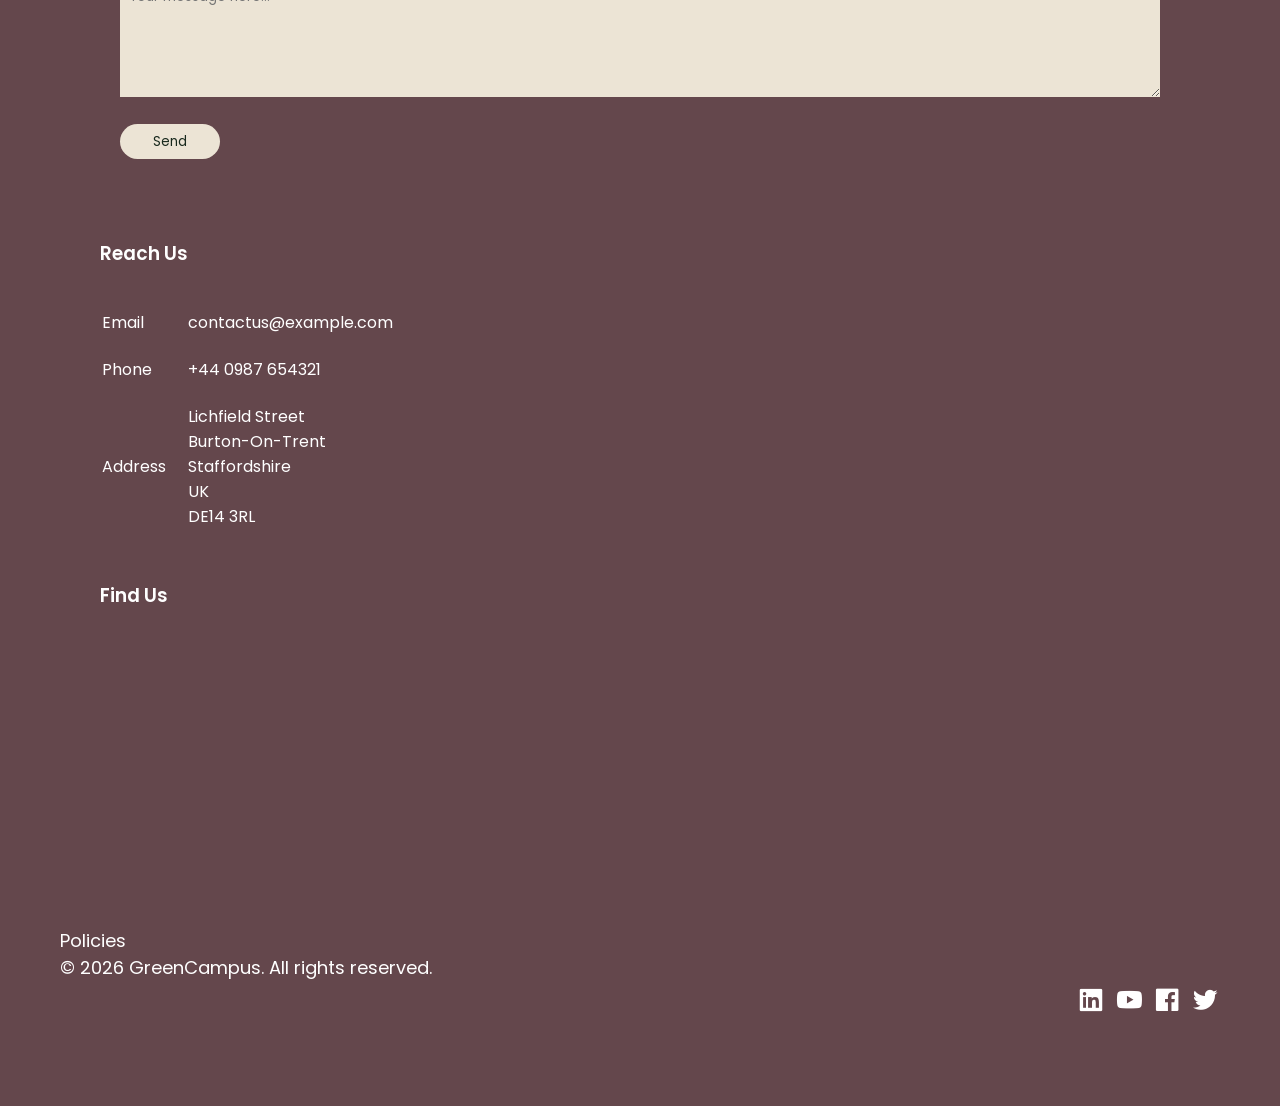
==== commit 5e3c90f8: "finishing" ====
--- a/index.html
+++ b/index.html
@@ -90,28 +90,28 @@
 
                 <div class="firstbannerCol">
                     <div class ="recycleIcon" >
-                        <img src = "img/recycling.png" alt = "recycling icon">
+                        <i class='bx bx-recycle' style='color:#ffffff'  ></i>
                     </div>
                     <div class="recycleInfo">
-                        <p>Recycle your waste and reduce environmental impact.</p>
+                        <p>Make a difference by recycling correctly and reducing everyday waste. Sort your waste into the right bins.</p>
                     </div>
                 </div>
 
                 <div class="secondbannerCol">
                     <div class ="bulbIcon" >
-                        <img src = "img/lightbulb.png" alt = "bulb icon">
+                        <i class='bx bx-bulb' style='color:#ffffff'  ></i>
                     </div>
                     <div class="bulbInfo">
-                        <p>Save energy by turning off lights when not in use.</p>
+                        <p>Save energy by turning off lights and unplugging devices when not in use to reduce energy consumption.</p>
                     </div>
                 </div>
 
                 <div class="thirdbannerCol">
                     <div class ="treeIcon" >
-                        <img src = "img/tree.png" alt = "tree icon">
+                        <i class='bx bx-leaf' style='color:#ffffff' ></i>
                     </div>
                     <div class="treeInfo">
-                        <p>Plant trees and support biodiversity.</p>
+                        <p>Support green spaces by planting trees, joining campus clean-up events, and respecting nature.</p>
                     </div>
                 </div> 
 
@@ -130,17 +130,19 @@
                     
                 <div class = "videosumbox">
                     <p>
-                        <br><br><br> <br> Our mission is to promote sustainability and environmental awareness on campus. We aim to create a greener and more eco-friendly environment for students, staff, and the community. Through education, advocacy, and action, we strive to reduce our carbon footprint and make a positive impact on the planetOur mission is to promote sustainability and environmental awareness on campus!!!!. <br> <br>
-                        We aim to create a greener and more eco-friendly environment for students, staff, and the community. Through education, advocacy, and action, we strive to reduce our carbon footprint and make a positive impact on the planet 
+                        <br><br><br> <br> GreenCampus is a college-wide initiative designed to help students, staff, and the local community live more sustainably. We provide simple, practical advice and engaging tools to help you reduce your environmental impact—without making life complicated. <br> <br>
+                        Discover upcoming sustainability events, workshops, and community initiatives. From campus activities to local projects, there are plenty of ways to take part and make a difference. <br> <br> Every action you take contributes to a greener campus and a better future.
                     </p>
                     
                 </div>
-
+                
                 
             </section>
-
-
-        </div>
+            
+            
+        </div>
+
+
 
         <div class = "container4">
             <div class ="slide-container swiper">
@@ -163,7 +165,139 @@
                                 </div>    
 
                                 <div class="card-content">
-                                    <p class = "description">Lorem ipsum dolor sit amet consectetur adipisicing elit. Voluptas, ex.Lorem ipsum dolor sit amet consectetur adipisicing elit. Voluptas, ex.</p>
+                                    <p class = "description">"I never really thought about my daily habits before using GreenCampus. The challenges actually make it fun to try things like reducing plastic or saving energy."<br><br><br></p>
+                                    
+                                </div>
+                            </div>
+                        </div>
+                        <div class="card swiper-slide">
+                            <div class="image-content">
+                                <span class="overlay"></span>
+
+                                <div class = "topcard">
+                                    <div class="card-image">
+                                        <img src="img/defaultavatar.jpg" alt="" class="card-img">
+                                        
+                                    </div>
+                                    <div class = "persontext">
+                                        <h2 class="name">Jane Doe</h2>
+                                        <h2 class="type">Community Member</h2>
+                                    </div>
+                                    
+                                </div>    
+
+                                <div class="card-content">
+                                    <p class = "description">"The advice on the site is clear and useful, even for people outside the college."</p>
+                                    <img src="img/gallery5.png">
+                                </div>
+                            </div>
+                        </div>
+                        <div class="card swiper-slide">
+                            <div class="image-content">
+                                <span class="overlay"></span>
+
+                                <div class = "topcard">
+                                    <div class="card-image">
+                                        <img src="img/defaultavatar.jpg" alt="" class="card-img">
+                                        
+                                    </div>
+                                    <div class = "persontext">
+                                        <h2 class="name">John Doe</h2>
+                                        <h2 class="type">Student</h2>
+                                    </div>
+                                    
+                                </div>    
+
+                                <div class="card-content">
+                                    <p class = "description">"Motivates me to stay consistent and help in the community."</p>
+                                    <img src="img/gallery1.png">
+                                </div>
+                            </div>
+                        </div>
+                        <div class="card swiper-slide">
+                            <div class="image-content">
+                                <span class="overlay"></span>
+
+                                <div class = "topcard">
+                                    <div class="card-image">
+                                        <img src="img/defaultavatar.jpg" alt="" class="card-img">
+                                        
+                                    </div>
+                                    <div class = "persontext">
+                                        <h2 class="name">John Doe</h2>
+                                        <h2 class="type">Staff</h2>
+                                    </div>
+                                    
+                                </div>    
+
+                                <div class="card-content">
+                                    <p class = "description"><br>"GreenCampus is a great initiative that encourages positive behaviour in a practical and engaging way."<br><br><br></p>
+                                
+                                </div>
+                            </div>
+                        </div>
+                        <div class="card swiper-slide">
+                            <div class="image-content">
+                                <span class="overlay"></span>
+
+                                <div class = "topcard">
+                                    <div class="card-image">
+                                        <img src="img/defaultavatar.jpg" alt="" class="card-img">
+                                        
+                                    </div>
+                                    <div class = "persontext">
+                                        <h2 class="name">John Doe</h2>
+                                        <h2 class="type">Student</h2>
+                                    </div>
+                                    
+                                </div>    
+
+                                <div class="card-content">
+                                    <p class = "description"><br>"I like how everything is in one place—events, tips, and challenges. It makes it easy to get involved."<br><br><br></p>
+                                
+                                </div>
+                            </div>
+                        </div>
+                        <div class="card swiper-slide">
+                            <div class="image-content">
+                                <span class="overlay"></span>
+
+                                <div class = "topcard">
+                                    <div class="card-image">
+                                        <img src="img/defaultavatar.jpg" alt="" class="card-img">
+                                        
+                                    </div>
+                                    <div class = "persontext">
+                                        <h2 class="name">John Doe</h2>
+                                        <h2 class="type">Student</h2>
+                                    </div>
+                                    
+                                </div>    
+
+                                <div class="card-content">
+                                    <p class = "description"><br>"The goal tracker is my favourite part. Seeing my streak go up motivates me to keep going."<br><br><br></p>
+                                
+                                </div>
+                            </div>
+                        </div>
+                        <div class="card swiper-slide">
+                            <div class="image-content">
+                                <span class="overlay"></span>
+
+                                <div class = "topcard">
+                                    <div class="card-image">
+                                        <img src="img/defaultavatar.jpg" alt="" class="card-img">
+                                        
+                                    </div>
+                                    <div class = "persontext">
+                                        <h2 class="name">John Doe</h2>
+                                        <h2 class="type">Community Member</h2>
+                                    </div>
+                                    
+                                </div>    
+
+                                <div class="card-content">
+                                    <p class = "description">"I attended one of the events through GreenCampus and it was really well organised. It’s great to see the college involving the wider community."</p>
                                     <img src="img/gallery2.png">
                                 </div>
                             </div>
@@ -178,161 +312,36 @@
                                         
                                     </div>
                                     <div class = "persontext">
-                                        <h2 class="name">John Doe</h2>
-                                        <h2 class="type">Student</h2>
-                                    </div>
-                                    
-                                </div>                   
-
-                                <div classs="card-content">
-                                    <p class = "description">Lorem ipsum dolor sit amet consectetur adipisicing elit. Voluptas, ex.Lorem ipsum dolor sit amet consectetur adipisicing elit. Voluptas, ex.</p>
-                                </div>
-                            </div>
-                        </div>
-                        <div class="card swiper-slide">
-                            <div class="image-content">
-                                <span class="overlay"></span>
-
-                                <div class = "topcard">
-                                    <div class="card-image">
-                                        <img src="img/defaultavatar.jpg" alt="" class="card-img">
-                                        
-                                    </div>
-                                    <div class = "persontext">
-                                        <h2 class="name">John Doe</h2>
-                                        <h2 class="type">Student</h2>
-                                    </div>
-                                    
-                                </div>    
-
-                                <div classs="card-content">
-                                    <p class = "description">Lorem ipsum dolor sit amet consectetur adipisicing elit. Voluptas, ex.Lorem ipsum dolor sit amet consectetur adipisicing elit. Voluptas, ex.</p>
-                                </div>
-                            </div>
-                        </div>
-                        <div class="card swiper-slide">
-                            <div class="image-content">
-                                <span class="overlay"></span>
-
-                                <div class = "topcard">
-                                    <div class="card-image">
-                                        <img src="img/defaultavatar.jpg" alt="" class="card-img">
-                                        
-                                    </div>
-                                    <div class = "persontext">
-                                        <h2 class="name">John Doe</h2>
-                                        <h2 class="type">Student</h2>
-                                    </div>
-                                    
-                                </div>    
-
-                                <div classs="card-content">
-                                    <p class = "description">Lorem ipsum dolor sit amet consectetur adipisicing elit. Voluptas, ex.Lorem ipsum dolor sit amet consectetur adipisicing elit. Voluptas, ex.</p>
-                                </div>
-                            </div>
-                        </div>
-                        <div class="card swiper-slide">
-                            <div class="image-content">
-                                <span class="overlay"></span>
-
-                                <div class = "topcard">
-                                    <div class="card-image">
-                                        <img src="img/defaultavatar.jpg" alt="" class="card-img">
-                                        
-                                    </div>
-                                    <div class = "persontext">
-                                        <h2 class="name">John Doe</h2>
-                                        <h2 class="type">Student</h2>
-                                    </div>
-                                    
-                                </div>    
-
-                                <div classs="card-content">
-                                    <p class = "description">Lorem ipsum dolor sit amet consectetur adipisicing elit. Voluptas, ex.Lorem ipsum dolor sit amet consectetur adipisicing elit. Voluptas, ex.</p>
-                                </div>
-                            </div>
-                        </div>
-                        <div class="card swiper-slide">
-                            <div class="image-content">
-                                <span class="overlay"></span>
-
-                                <div class = "topcard">
-                                    <div class="card-image">
-                                        <img src="img/defaultavatar.jpg" alt="" class="card-img">
-                                        
-                                    </div>
-                                    <div class = "persontext">
-                                        <h2 class="name">John Doe</h2>
-                                        <h2 class="type">Student</h2>
-                                    </div>
-                                    
-                                </div>    
-
-                                <div classs="card-content">
-                                    <p class = "description">Lorem ipsum dolor sit amet consectetur adipisicing elit. Voluptas, ex.Lorem ipsum dolor sit amet consectetur adipisicing elit. Voluptas, ex.</p>
-                                </div>
-                            </div>
-                        </div>
-                        <div class="card swiper-slide">
-                            <div class="image-content">
-                                <span class="overlay"></span>
-
-                                <div class = "topcard">
-                                    <div class="card-image">
-                                        <img src="img/defaultavatar.jpg" alt="" class="card-img">
-                                        
-                                    </div>
-                                    <div class = "persontext">
-                                        <h2 class="name">John Doe</h2>
-                                        <h2 class="type">Student</h2>
-                                    </div>
-                                    
-                                </div>    
-
-                                <div classs="card-content">
-                                    <p class = "description">Lorem ipsum dolor sit amet consectetur adipisicing elit. Voluptas, ex.Lorem ipsum dolor sit amet consectetur adipisicing elit. Voluptas, ex.</p>
-                                </div>
-                            </div>
-                        </div>
-                        <div class="card swiper-slide">
-                            <div class="image-content">
-                                <span class="overlay"></span>
-
-                                <div class = "topcard">
-                                    <div class="card-image">
-                                        <img src="img/defaultavatar.jpg" alt="" class="card-img">
-                                        
-                                    </div>
-                                    <div class = "persontext">
-                                        <h2 class="name">John Doe</h2>
-                                        <h2 class="type">Student</h2>
-                                    </div>
-                                    
-                                </div>    
-
-                                <div classs="card-content">
-                                    <p class = "description">Lorem ipsum dolor sit amet consectetur adipisicing elit. Voluptas, ex.Lorem ipsum dolor sit amet consectetur adipisicing elit. Voluptas, ex.</p>
-                                </div>
-                            </div>
-                        </div>
-                        <div class="card swiper-slide">
-                            <div class="image-content">
-                                <span class="overlay"></span>
-
-                                <div class = "topcard">
-                                    <div class="card-image">
-                                        <img src="img/defaultavatar.jpg" alt="" class="card-img">
-                                        
-                                    </div>
-                                    <div class = "persontext">
-                                        <h2 class="name">John Doe</h2>
-                                        <h2 class="type">Student</h2>
-                                    </div>
-                                    
-                                </div>    
-
-                                <div classs="card-content">
-                                    <p class = "description">Lorem ipsum dolor sit amet consectetur adipisicing elit. Voluptas, ex.Lorem ipsum dolor sit amet consectetur adipisicing elit. Voluptas, ex.</p>
+                                        <h2 class="name">Jane Doe</h2>
+                                        <h2 class="type">Staff</h2>
+                                    </div>
+                                    
+                                </div>    
+
+                                <div class="card-content">
+                                    <p class = "description"><br><br>"A well-thought-out platform that balances information with interaction."<br><br><br></p>
+                                </div>
+                            </div>
+                        </div>
+                        <div class="card swiper-slide">
+                            <div class="image-content">
+                                <span class="overlay"></span>
+
+                                <div class = "topcard">
+                                    <div class="card-image">
+                                        <img src="img/defaultavatar.jpg" alt="" class="card-img">
+                                        
+                                    </div>
+                                    <div class = "persontext">
+                                        <h2 class="name">Jane Doe</h2>
+                                        <h2 class="type">Staff</h2>
+                                    </div>
+                                    
+                                </div>    
+
+                                <div class="card-content">
+                                    <p class = "description">"It’s great to see students actively engaging with sustainability through interactive features rather than just reading information."</p>
+                                    <img src="img/gallery6.png">
                                 </div>
                             </div>
                         </div>
@@ -343,18 +352,33 @@
                     <div class="swiper-button-prev swiper-navBtn"></div>
                     <div class="swiper-pagination"></div>
                 </div>
-            </div>
-            
-            
-            
+
+            
+
+
+            </div>
+            
+            
+            
+
+
+
+            <div class = "wavebrown">
+                <img src="img/wave-haikei2.svg" alt="">
+            </div>
+        </div>
         
-
-        </div>
-       
-
+        <div class ="example">
+            <div class = "wavebrown">
+                <img src="img/wave-haikei.svg" alt="">
+            </div>
+
+        </div>
+
+        
         <div class ="contactcontainer">
             
-    
+            
             
             
             <div class="contact-box">
@@ -426,14 +450,8 @@
                     <p>Policies</p>
                     <p>&copy; 2026 GreenCampus. All rights reserved.</p>
                 </div>
-                <!--
-                <div class = "footerright">
-                    <img src="img/defaultavatar.jpg" class="socials">
-                    <img src="img/defaultavatar.jpg" class="socials">
-                    <img src="img/defaultavatar.jpg" class="socials">
-                    <img src="img/defaultavatar.jpg" class="socials">
-                </div>
-                -->
+
+
 
                 <div class = "footerright">
                     <i class='bx bxl-linkedin-square'></i>
--- a/style.css
+++ b/style.css
@@ -42,7 +42,8 @@
     --namecolour: #7a5e62;
     --darkgreen: #314537;
     --reviewcard: #ece4d5;
-    --quizback: #343a31;
+    --quizback: #586552;
+    --reviewId: #393838;
     
 
 }
@@ -59,15 +60,16 @@
     --side-nav: #242526;
     --text-color: #CCC; 
     --search-bar:#242526;
-    --bannerbg: #272727;
+    --bannerbg: #2e322f;
     --reviewsbg: #2e2e2e;
     --contactbg: #272727;
     --secleader:#5b6159;
     --leadertitle: rgb(130, 144, 132);
     --namecolour: #242526;
     --darkgreen: #687c5f;
-    --reviewcard: #6e6e6e;
+    --reviewcard: #4c4c4c;
     --quizback:#2d2d2d;
+    --reviewId:#d3d3d3;
 
 }
 
@@ -501,22 +503,25 @@
 }
 
 .recycleIcon{
-    min-height: 50px;
+    max-height: 200px;
     border: 2px solid transparent;
+    font-size: 180px;
 }
 
 .bulbIcon{
-    min-height: 50px;
+    max-height: 200px;
     border: 2px solid transparent;
+    font-size: 180px;
 }
 
 .treeIcon{
-    min-height: 50px;
+    max-height: 200px;
     border: 2px solid transparent;
+    font-size: 180px;
 }
 
 .recycleInfo{
-    font-size: 24px;
+    font-size: 20px;
     color: white;
     flex-direction: row;
     justify-content: space-evenly;
@@ -528,7 +533,7 @@
 }
 
 .bulbInfo{
-    font-size: 24px;
+    font-size: 20px;
     color: white;
     flex-direction: row;
     justify-content: space-evenly;
@@ -537,7 +542,7 @@
 }
 
 .treeInfo{
-    font-size: 24px;
+    font-size: 20px;
     color: white;
     flex-direction: row;
     justify-content: space-evenly;
@@ -554,7 +559,6 @@
     margin-top: 6em;
 
 }
-
 
 
 
@@ -687,18 +691,18 @@
 .name{
     font-size: 27px;
     font-weight: 500;
-    color: #393838;
+    color: var(--reviewId);
 }
 
 .type{
     font-size: 20px;
     font-weight: 500;
-    color: #393838;
+    color: var(--reviewId);
 }
 
 .description{
     font-size: 16px;
-    color: #000000;
+    color: var(--reviewId);
     text-align: center;
 }
 
@@ -1249,6 +1253,7 @@
   display: flex;
   flex-direction: column;
   justify-content: space-between;
+
 }
 
 .challenge-card:hover {
@@ -1325,6 +1330,7 @@
 .modal-buttons {
   display: flex;
   justify-content: space-between;
+  
 }
 
 .modal-buttons button {
@@ -1332,14 +1338,29 @@
   border: none;
   border-radius: 6px;
   cursor: pointer;
-}
+  background-color: var(--reviewsbg);
+  color: white;
+  
+}
+
+/* quiz css code */
+
+
 
 .quiz-box {
   margin-top: 20px;
   padding: 15px;
-  background: rgb(102, 117, 110);
+  background: var(--quizback);
   border-radius: 10px;
-  max-width: 500px;
+  max-width: 1000px;
+  min-height: 250px;
+
+}
+
+.quiz-box h4{
+    font-size: 40px;
+    color: white;
+    font-weight: 200;
 }
 
 #answerButtons button {
@@ -1348,7 +1369,14 @@
   padding: 10px;
   width: 100%;
   cursor: pointer;
-  background-color: #aaaaa0;
+  background-color: var(--body-color);
+  border-radius: 10px;
+  font-size: 20px;
+  color:var(--text-color);
+  border:none;
+  box-shadow: 0 2px 10px rgba(0,0,0,0.3);
+
+  
 }
 
 #activeChallenges {
@@ -1363,35 +1391,102 @@
     position: relative;
     margin-top: 40px;
     background-color: var(--quizback);
-    height: 200vh;
     padding: 0 20px;
-    align-items: center;
     display:flex;
     flex-direction: column;
-}
+    overflow: hidden;
+  
+
+
+}
+
+.quizmain{
+    position: relative;
+
+    background-color: var(--quizback);
+    padding: 0 20px;
+    align-items: center;
+    display:flex;
+    flex-direction: column;
+
+
+
+}
+
+
 
 .quizsection h3{
     font-size: 50px;
     font-weight: 500;
     color: white;
     margin-top: 20px;
-}
-
-/*
-.wave {
-  position: relative;
-  width: 100vw;
-  left: 50%;
-  transform: translateX(-50%);
-}
-
-.wave svg {
+    text-align: left;
+    padding: 30px 80px;
+
+}
+
+#quizFeedback {
+    color:white;
+    font-size:20px;
+
+}
+
+.quizsection,
+.quizmain {
+  min-height: 60vh;
+}
+
+#questionText i {
+  margin-right: 8px;
+  font-size: 24px;
+}
+
+#questionText i.perfect {
+  color: gold;
+  font-size:50px;
+}
+
+#questionText i.reward {
+  color: #4CAF50;
+  font-size: 50px;
+}
+
+#questionText i.bx-trophy {
+  color: #dfdfdf;
+  font-size: 50px;
+}
+
+#answerButtons button:focus {
+  outline: none;
+}
+
+.wavebrown {
+  position: absolute;
+  bottom: 0;      /* 👈 anchor to bottom */
+  left: 0;
+  width: 100%;
+  pointer-events: none;
+
+}
+
+.wavebrown img {
+  width: 100%;
+  height: auto;
   display: block;
-  width: 100%;
-  height: 120px;
-}
-*/
-
+  
+}
+
+.example {
+    width:100%;
+    background-color: var(--reviewsbg);
+    height: 10vh;
+    display:flex;
+    position: relative;
+
+}
+body.dark .wavebrown {
+  filter: brightness(0) saturate(100%) invert(10%) sepia(0%) saturate(0%) hue-rotate(57deg) brightness(92%) contrast(86%);
+}
 
 @media (max-width: 1370px){
     section,
@@ -1486,7 +1581,7 @@
 
 }
 
-@media screen and (max-width: 768px){
+@media screen and (max-width: 850px){
     .swiper-navBtn{
         display: none;
     }
@@ -1535,6 +1630,32 @@
         align-items: center;
     }
 
-
-
-}+    .quizsection h3{
+        font-size: 50px;
+        font-weight: 500;
+        color: white;
+        margin-top: 20px;
+        text-align:center;
+
+    }
+
+    .quizsection,
+    .quizmain {
+        min-height: 70vh;
+    }
+
+    .recycleInfo,
+    .bulbInfo,
+    .treeInfo {
+        font-size:15px;
+    }
+
+    /* might have to increase? samsung 8 everything looks off, but its fine for the rest so.. */
+    .container2{
+        height: 120vh;
+    }
+
+}
+
+
+/*im tired*/
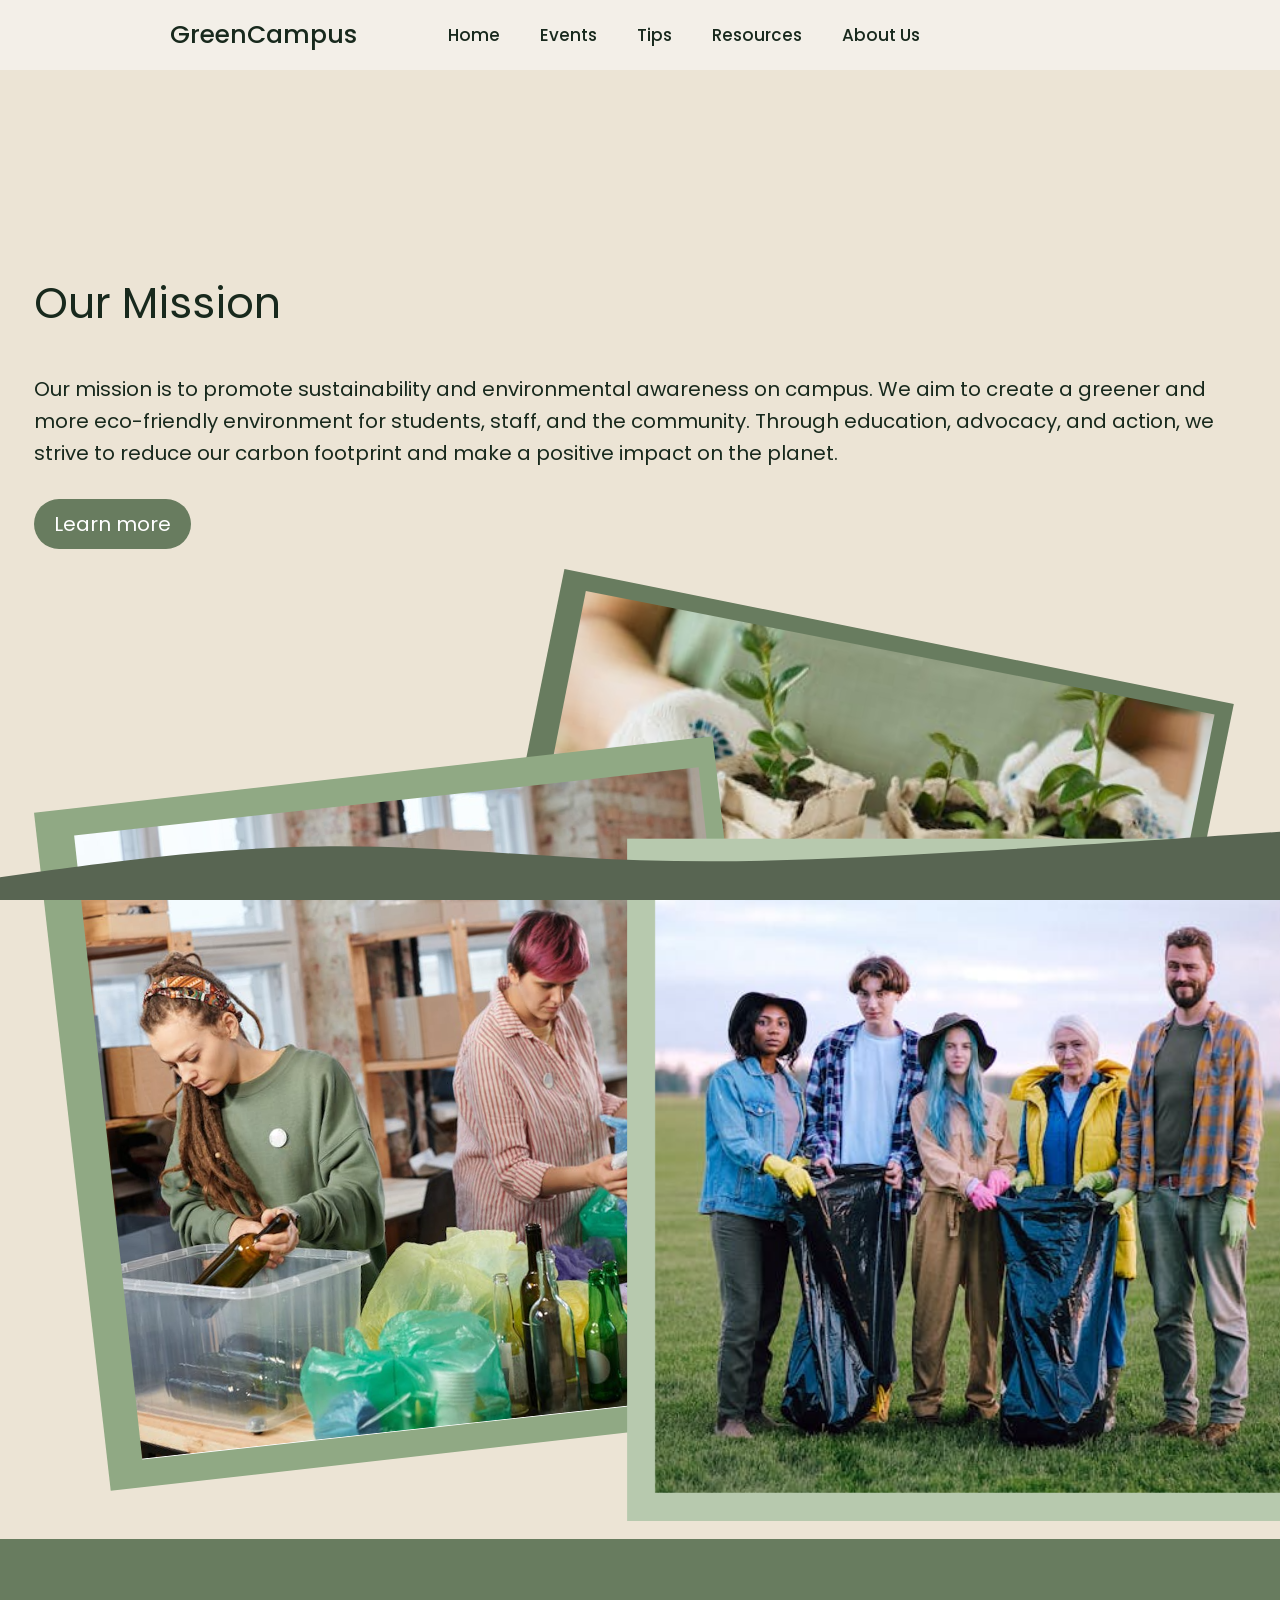
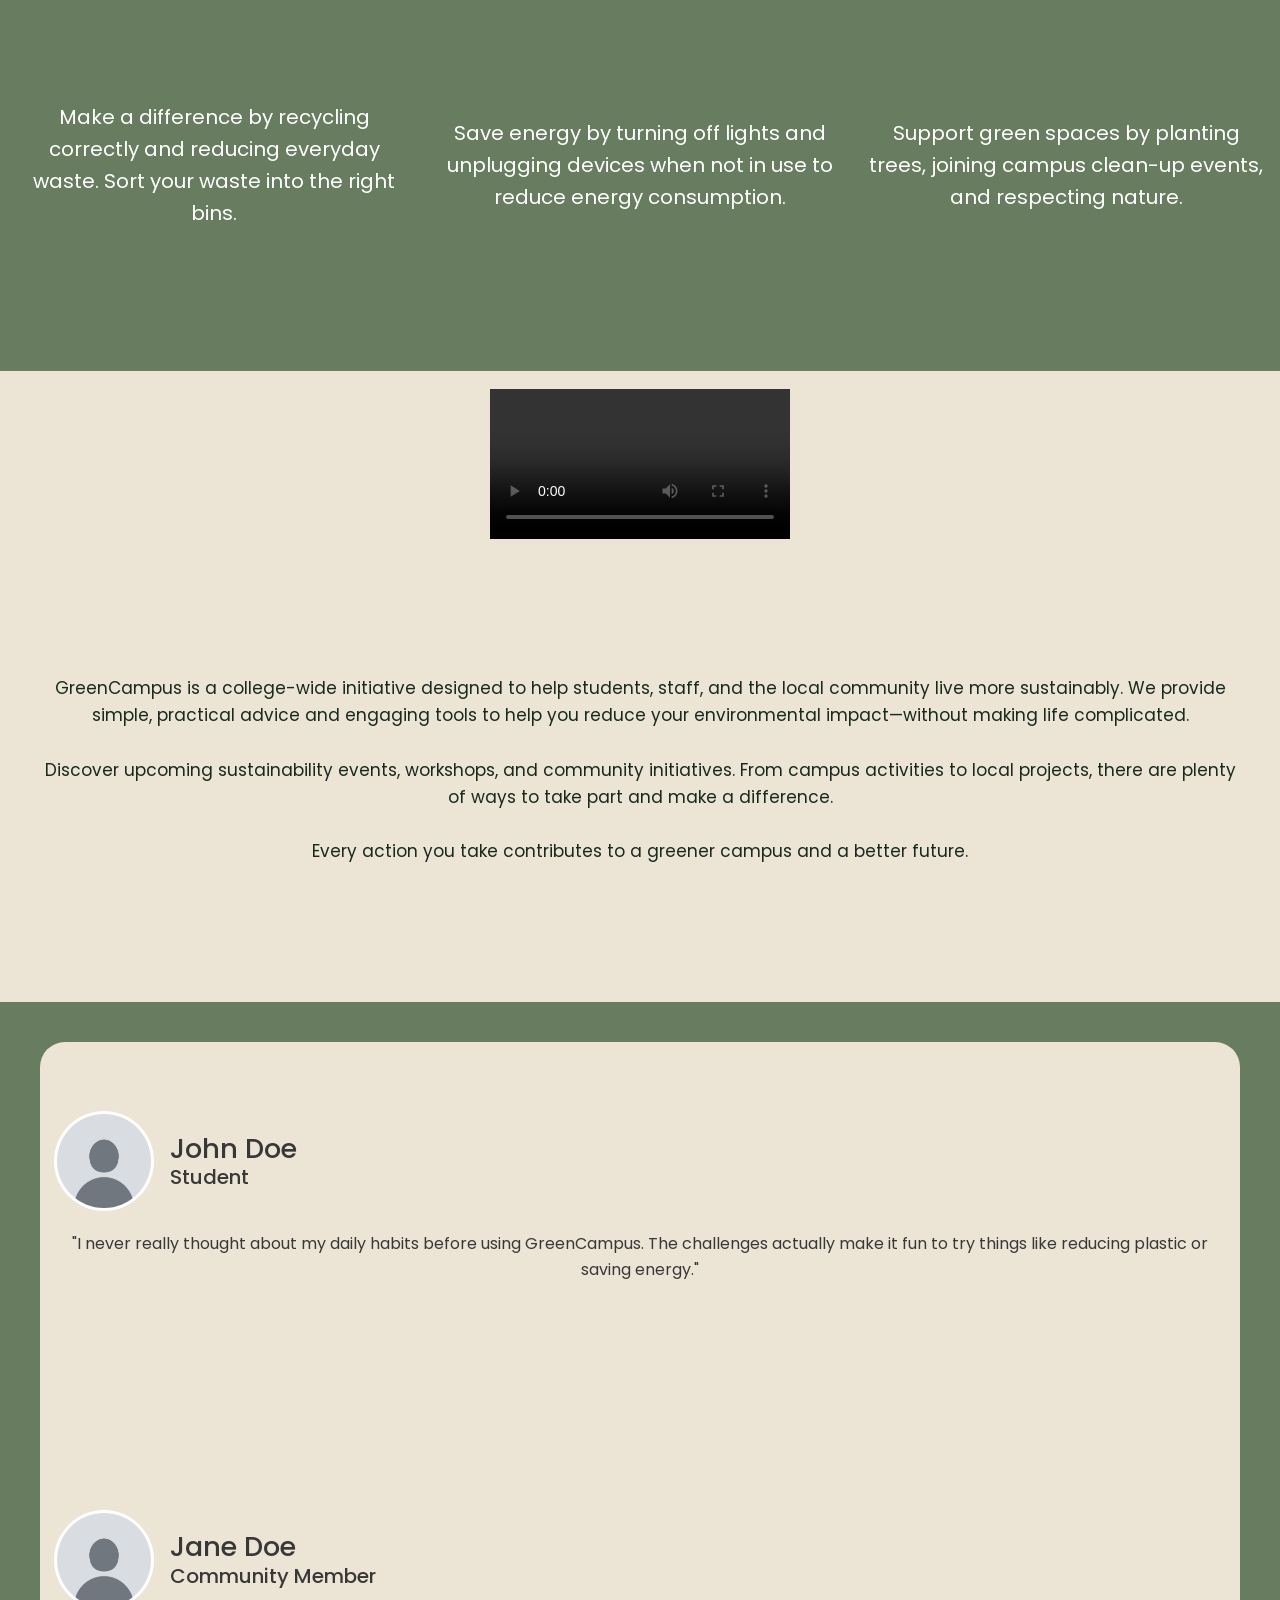
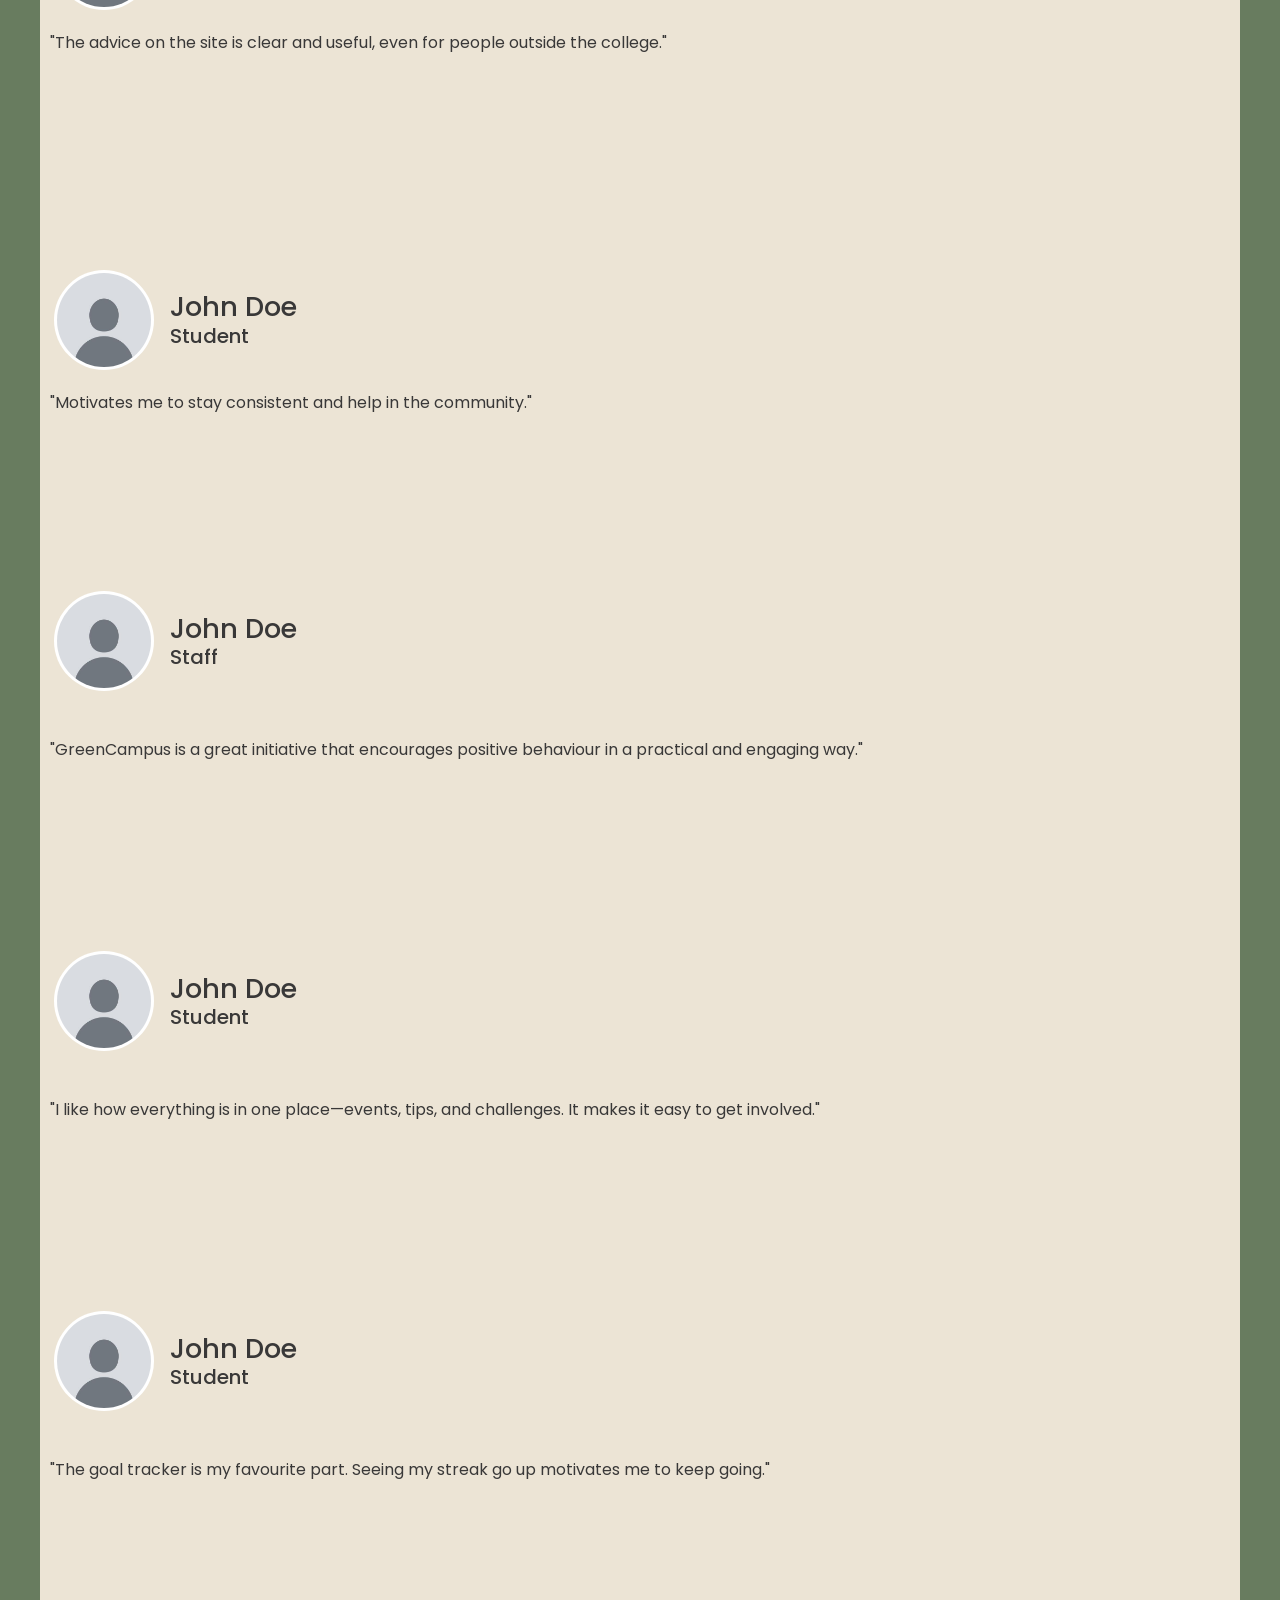
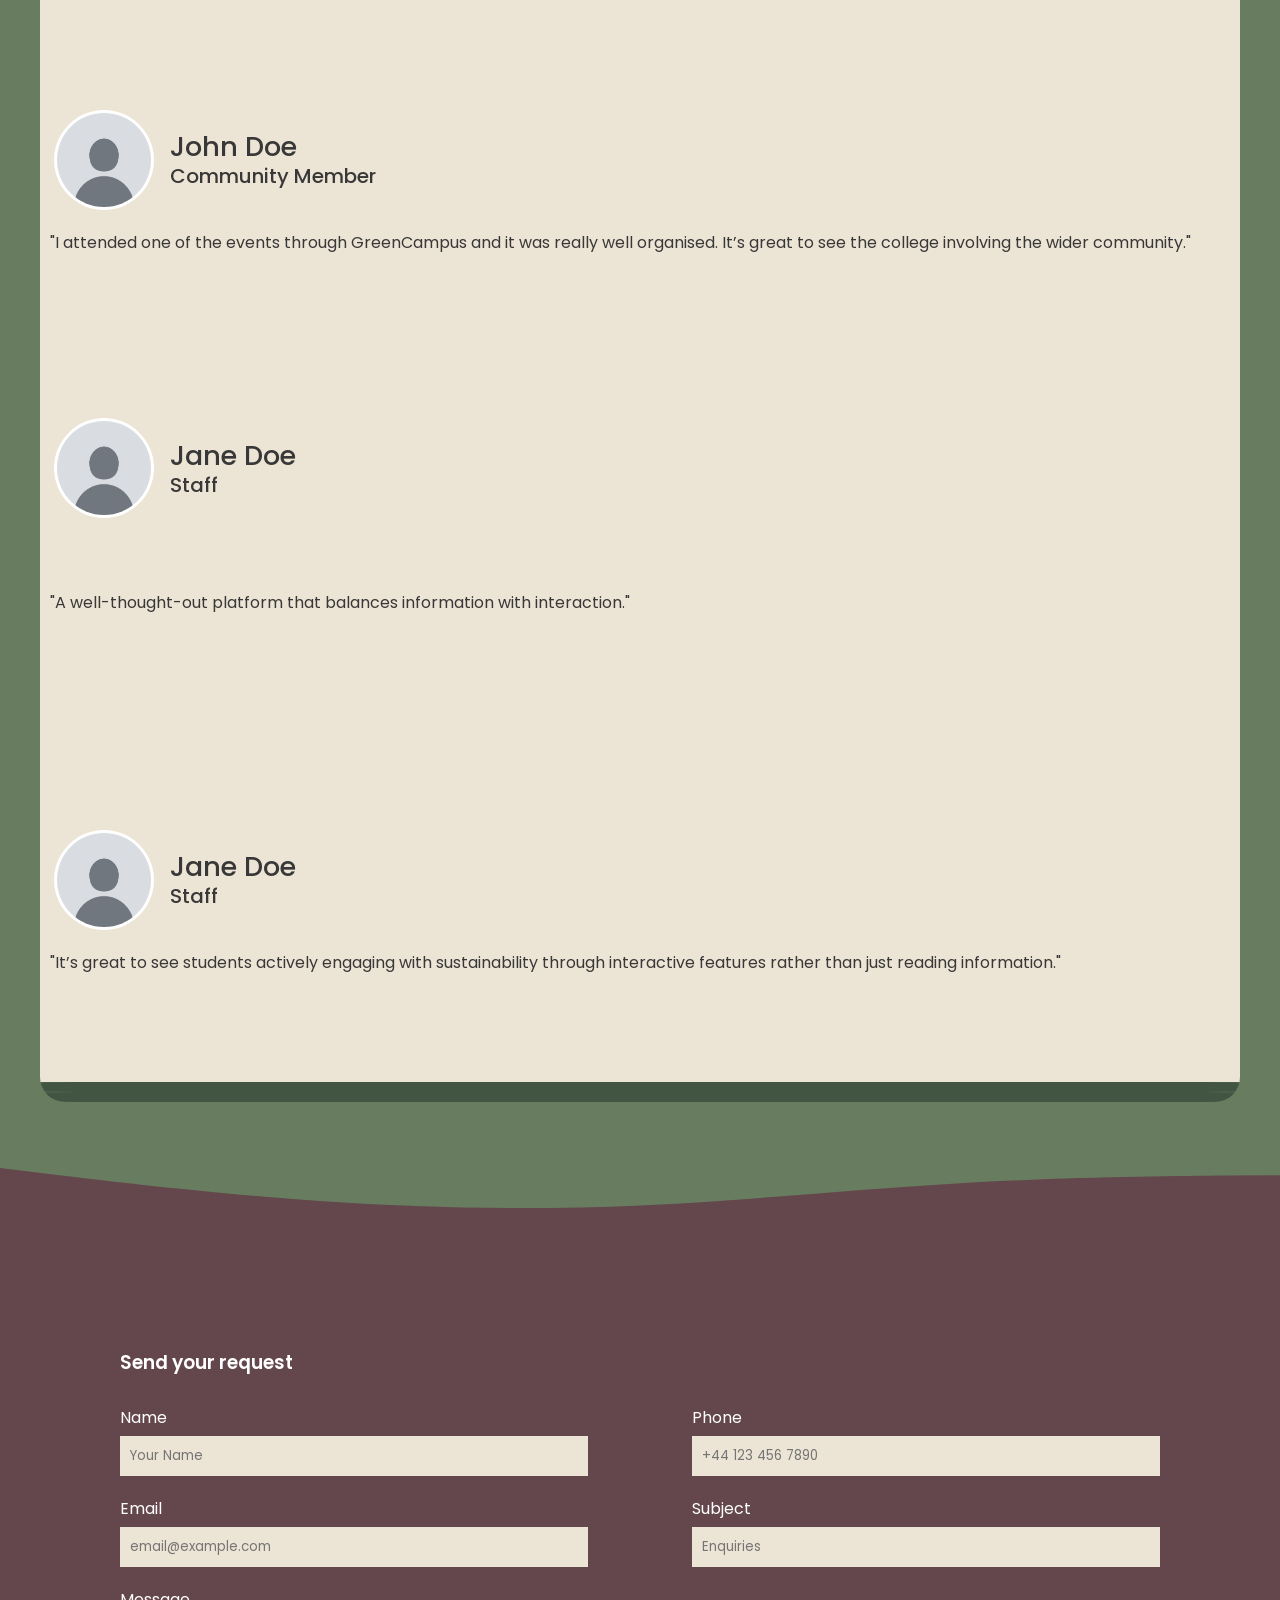
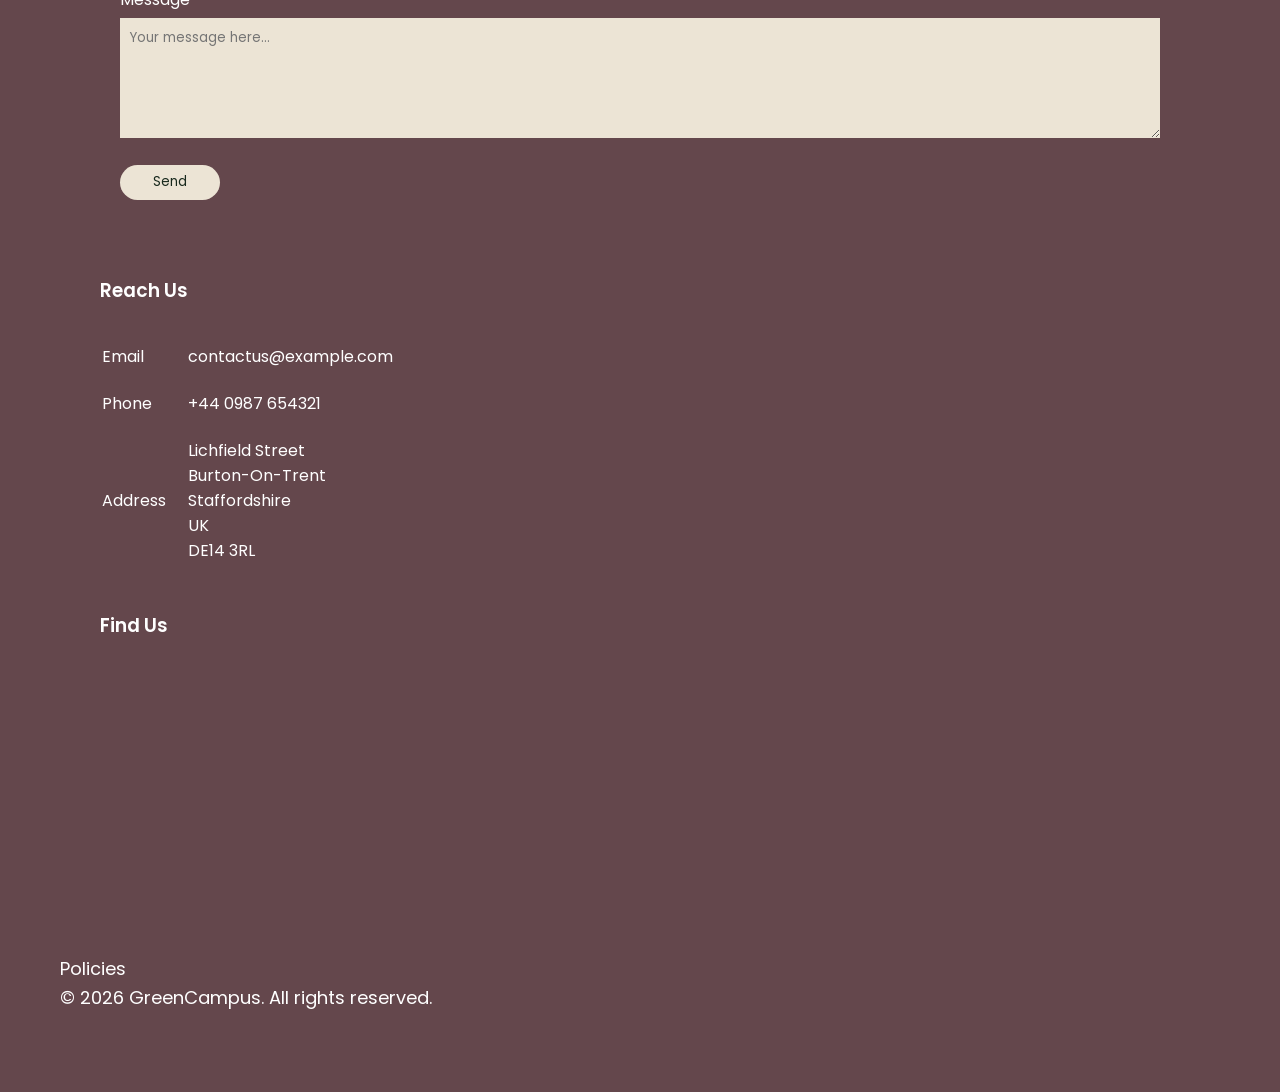
==== commit 988f43e3: "Merge branch 'main' into areks" ====
--- a/index.html
+++ b/index.html
@@ -2,13 +2,28 @@
 <html lang="en">
     <head>
         <meta charset="utf-8">
-        <title></title>
+        <title>GreenCampus - Home</title>
         <meta http-equiv="X-UA-Compatible" content ="IE=edge">
         <meta name="viewport" content="width=device-width, initial-scale=1.0">
 
         <link rel="stylesheet" href="swiper-bundle.min.css">
         <link rel="stylesheet" href="style.css">
-        <link href='https://unpkg.com/boxicons@2.1.4/css/boxicons.min.css' rel="stylesheet">
+        <link href='https://fonts.googleapis.com/icon?family=Material+Symbols+Outlined' rel="stylesheet">
+        <style>
+            .main-content {
+                max-width: 1200px;
+                margin: 0 auto;
+                padding: 2rem;
+                width: 100%;
+                box-sizing: border-box;
+            }
+            
+            @media (max-width: 768px) {
+                .main-content {
+                    padding: 1rem;
+                }
+            }
+        </style>
     </head>
     <body>
         <nav>
@@ -23,7 +38,7 @@
                     </div>
                         
                     <ul class="nav-links">
-                        <li><a href = "index.html" >Home</a></li>
+                        <li><a href = "index.html" class="active-page">Home</a></li>
                         <li><a href = "events.html" >Events</a></li>
                         <li><a href = "tips.html" >Tips</a></li>
                         <li><a href = "resources.html" >Resources</a></li>
--- a/style.css
+++ b/style.css
@@ -362,9 +362,29 @@
 
 /* Arek's code for tips.html */
 /* write ur CSS code here*/
-
-
-
+@media (max-width: 768px) {
+    body { padding-top: 60px; }
+    div[style*="text-align: right"] {
+        text-align: left !important;
+        margin-left: 20px !important;
+        margin-right: 20px !important;
+        padding-right: 0 !important;
+    }
+    div[style*="position: absolute"][style*="top: 1100px"] {
+        position: static !important;
+        margin: 20px !important;
+        color: black !important;
+        background-color: rgba(49, 69, 55, 0.1) !important;
+        padding: 20px !important;
+        border-radius: 8px !important;
+    }
+    .background-images div {
+        transform: translate(-50%, -50%) scale(0.7) !important;
+    }
+    .background-images div:nth-child(5) {
+        transform: translate(-50%, -50%) scale(0.5) !important;
+    }
+}
 
 /* Jezza's code for events.html */
 /* write ur CSS code here*/
@@ -388,7 +408,108 @@
     margin: 2em 5em;
 }
 
-
+/* Global Responsive Styles */
+
+/* Extra Large Screens (1200px+) */
+@media (min-width: 1200px) {
+    :root {
+        font-size: 16px;
+    }
+}
+
+/* Large Screens (1024px - 1199px) */
+@media (max-width: 1199px) {
+    :root {
+        font-size: 15px;
+    }
+}
+
+/* Medium Screens (768px - 1023px) */
+@media (max-width: 1023px) {
+    :root {
+        font-size: 14px;
+    }
+    
+    .nav-bar .nav-links {
+        flex-wrap: wrap;
+    }
+}
+
+/* Tablet Screens (480px - 767px) */
+@media (max-width: 767px) {
+    :root {
+        font-size: 13px;
+    }
+    
+    .nav-bar .nav-links li {
+        margin: 0 0.5rem;
+    }
+    
+    .nav-bar li a {
+        font-size: clamp(0.8rem, 1.8vw, 0.95rem);
+        padding: 0.3rem;
+    }
+}
+
+/* Small Screens (320px - 479px) */
+@media (max-width: 479px) {
+    :root {
+        font-size: 12px;
+    }
+    
+    nav {
+        height: 3.5rem;
+    }
+    
+    nav .nav-bar {
+        padding: 0 0.5rem;
+    }
+    
+    nav .nav-bar .logo a {
+        font-size: clamp(1rem, 4vw, 1.4rem);
+    }
+    
+    .nav-bar .nav-links {
+        flex-direction: column;
+        gap: 0;
+    }
+    
+    .nav-bar .nav-links li {
+        margin: 0.3rem 0;
+    }
+    
+    .nav-bar li a {
+        font-size: 0.8rem;
+        padding: 0.2rem;
+    }
+}
+
+/* Ensure all images are responsive */
+img {
+    max-width: 100%;
+    height: auto;
+    display: block;
+}
+
+/* Ensure all text scales responsively */
+h1, h2, h3, h4, h5, h6 {
+    line-height: 1.2;
+    word-wrap: break-word;
+}
+
+p {
+    line-height: 1.6;
+    word-wrap: break-word;
+}
+
+/* Make containers fluid */
+.container, 
+main, 
+section, 
+article {
+    width: 100%;
+    max-width: 100%;
+}
 
 section{
     flex: 4;
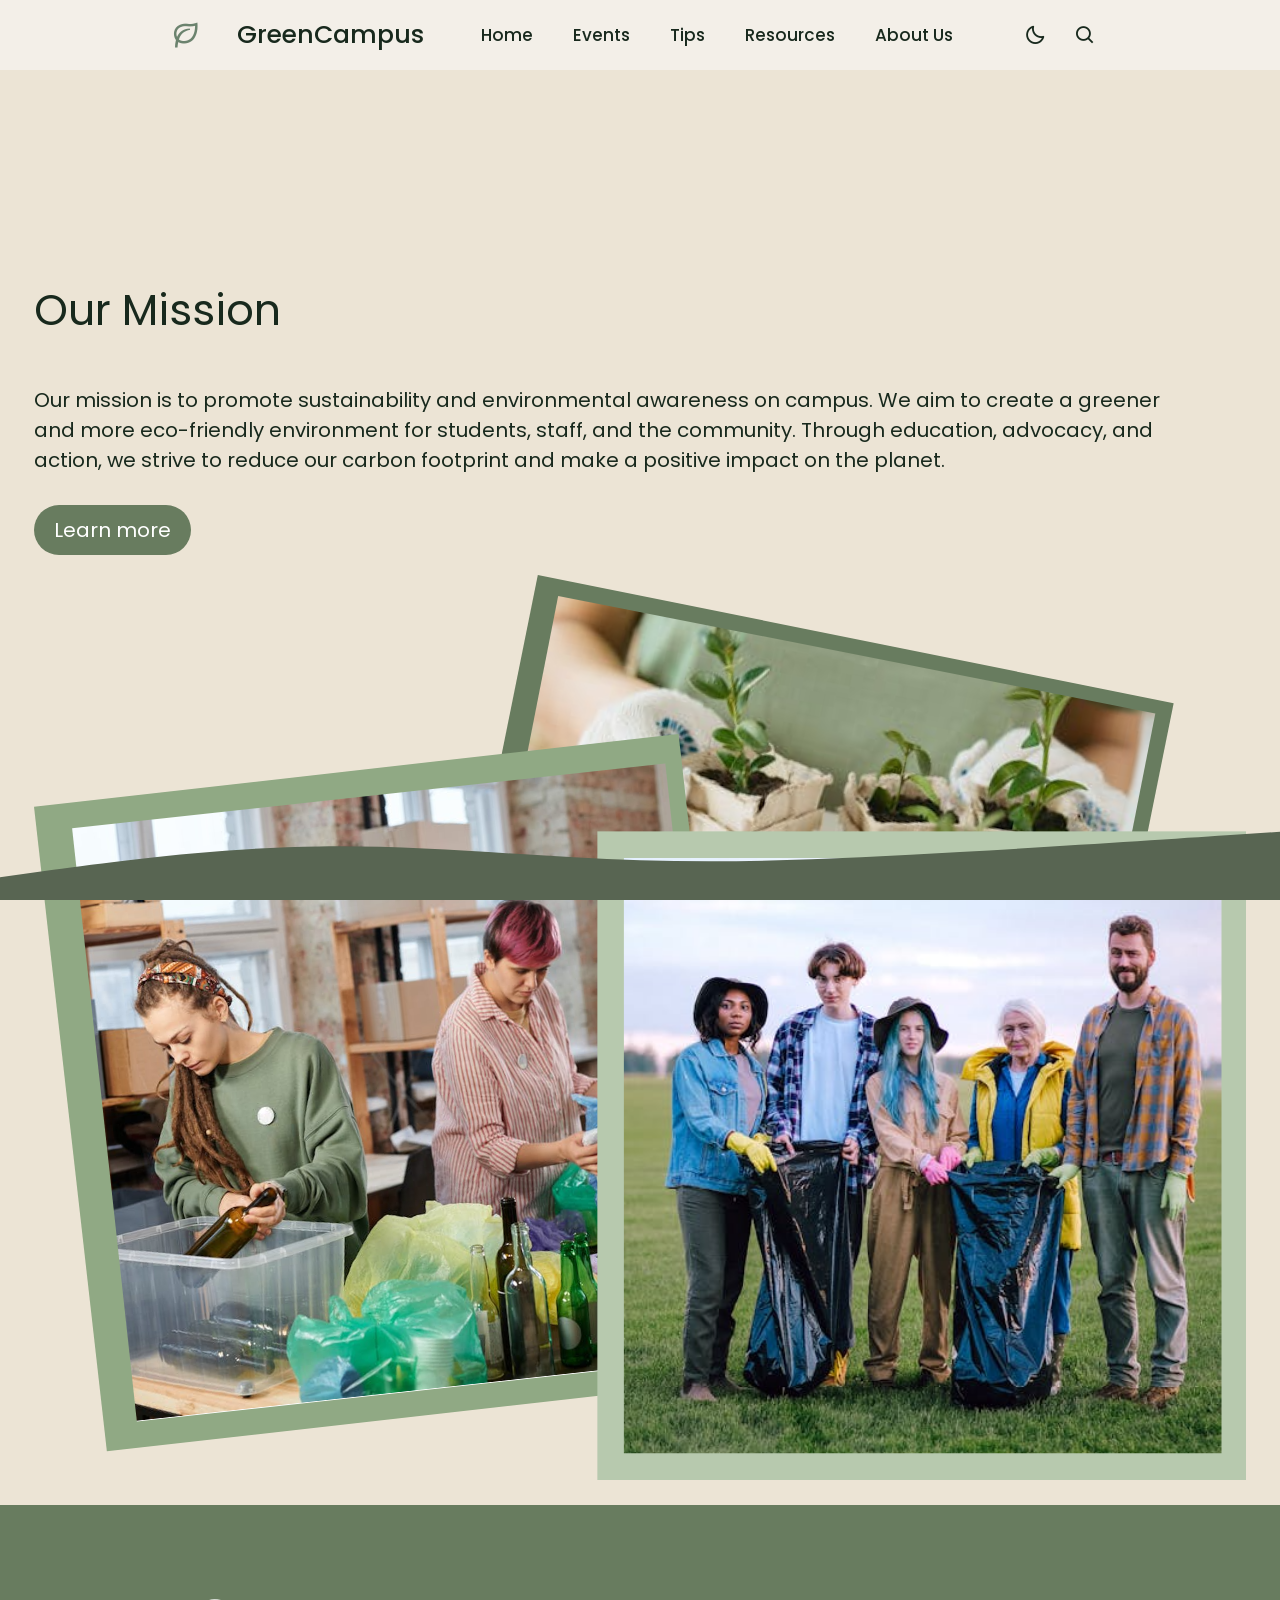
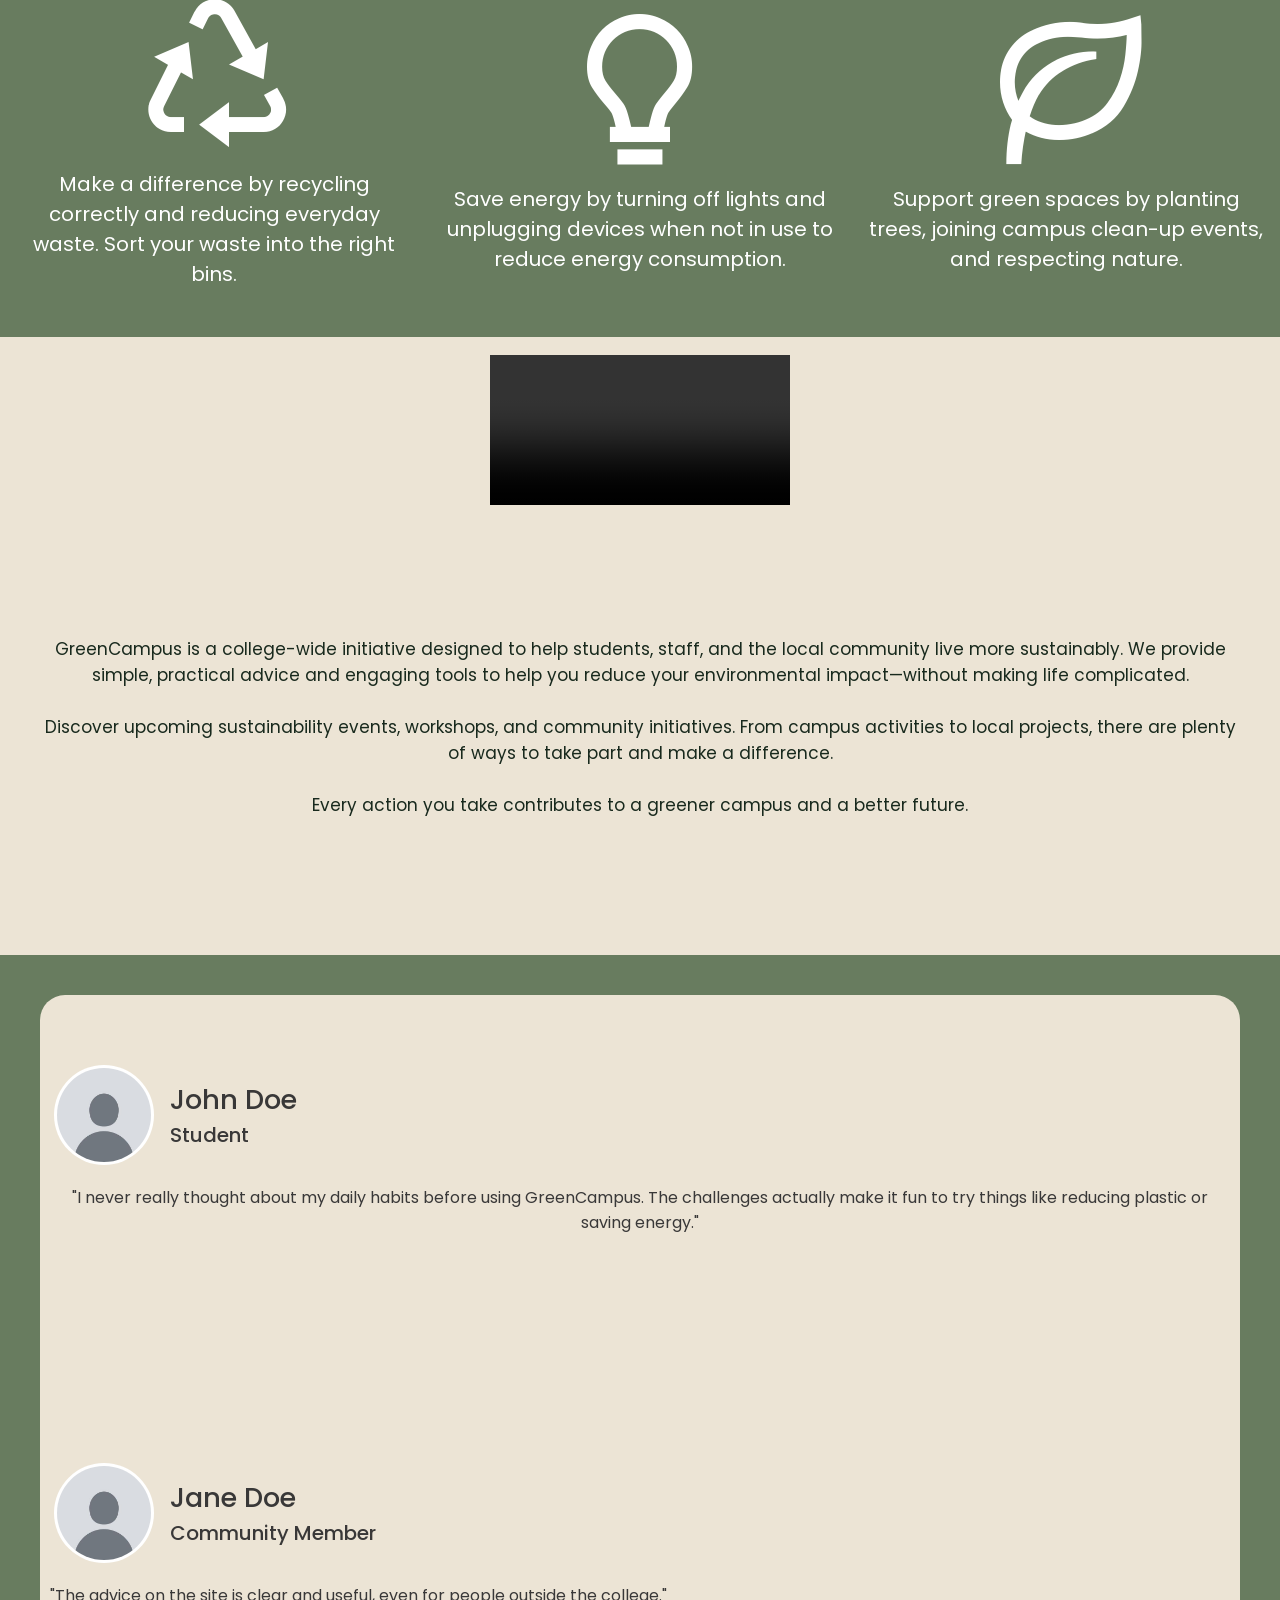
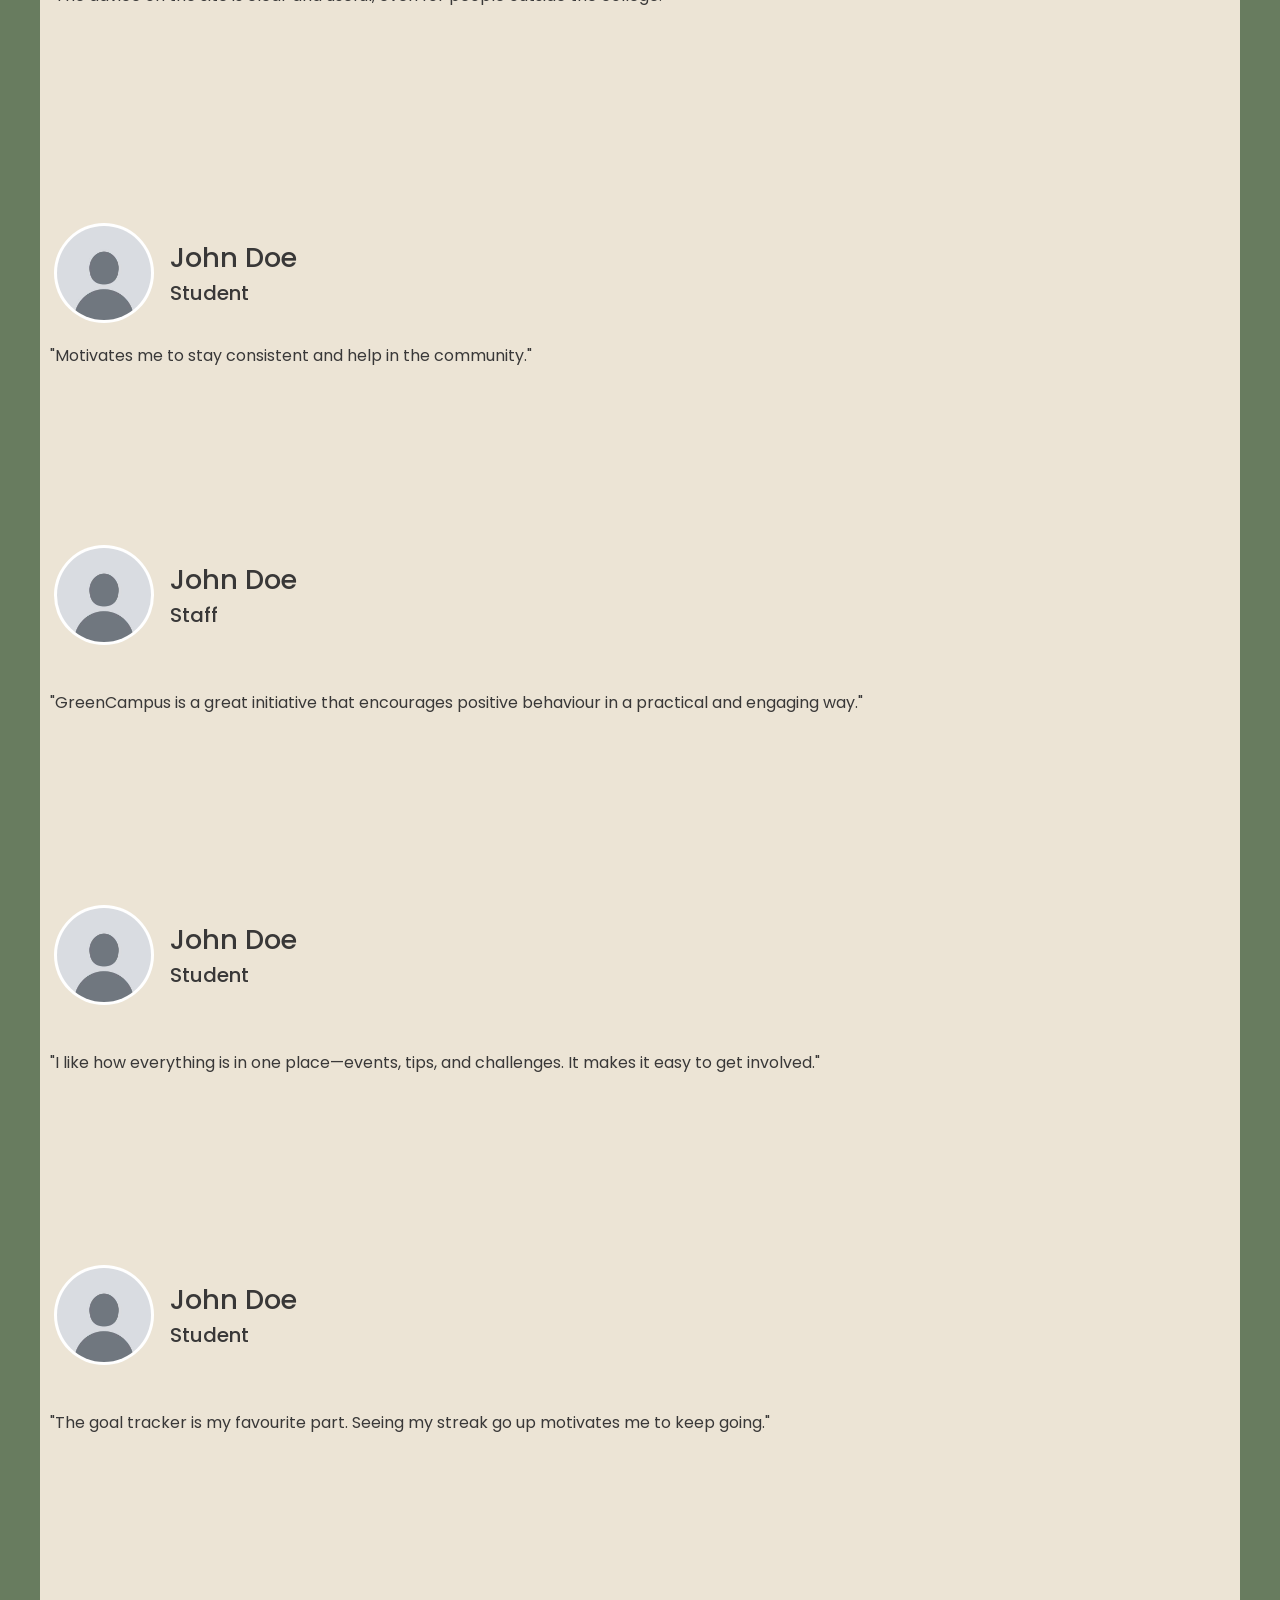
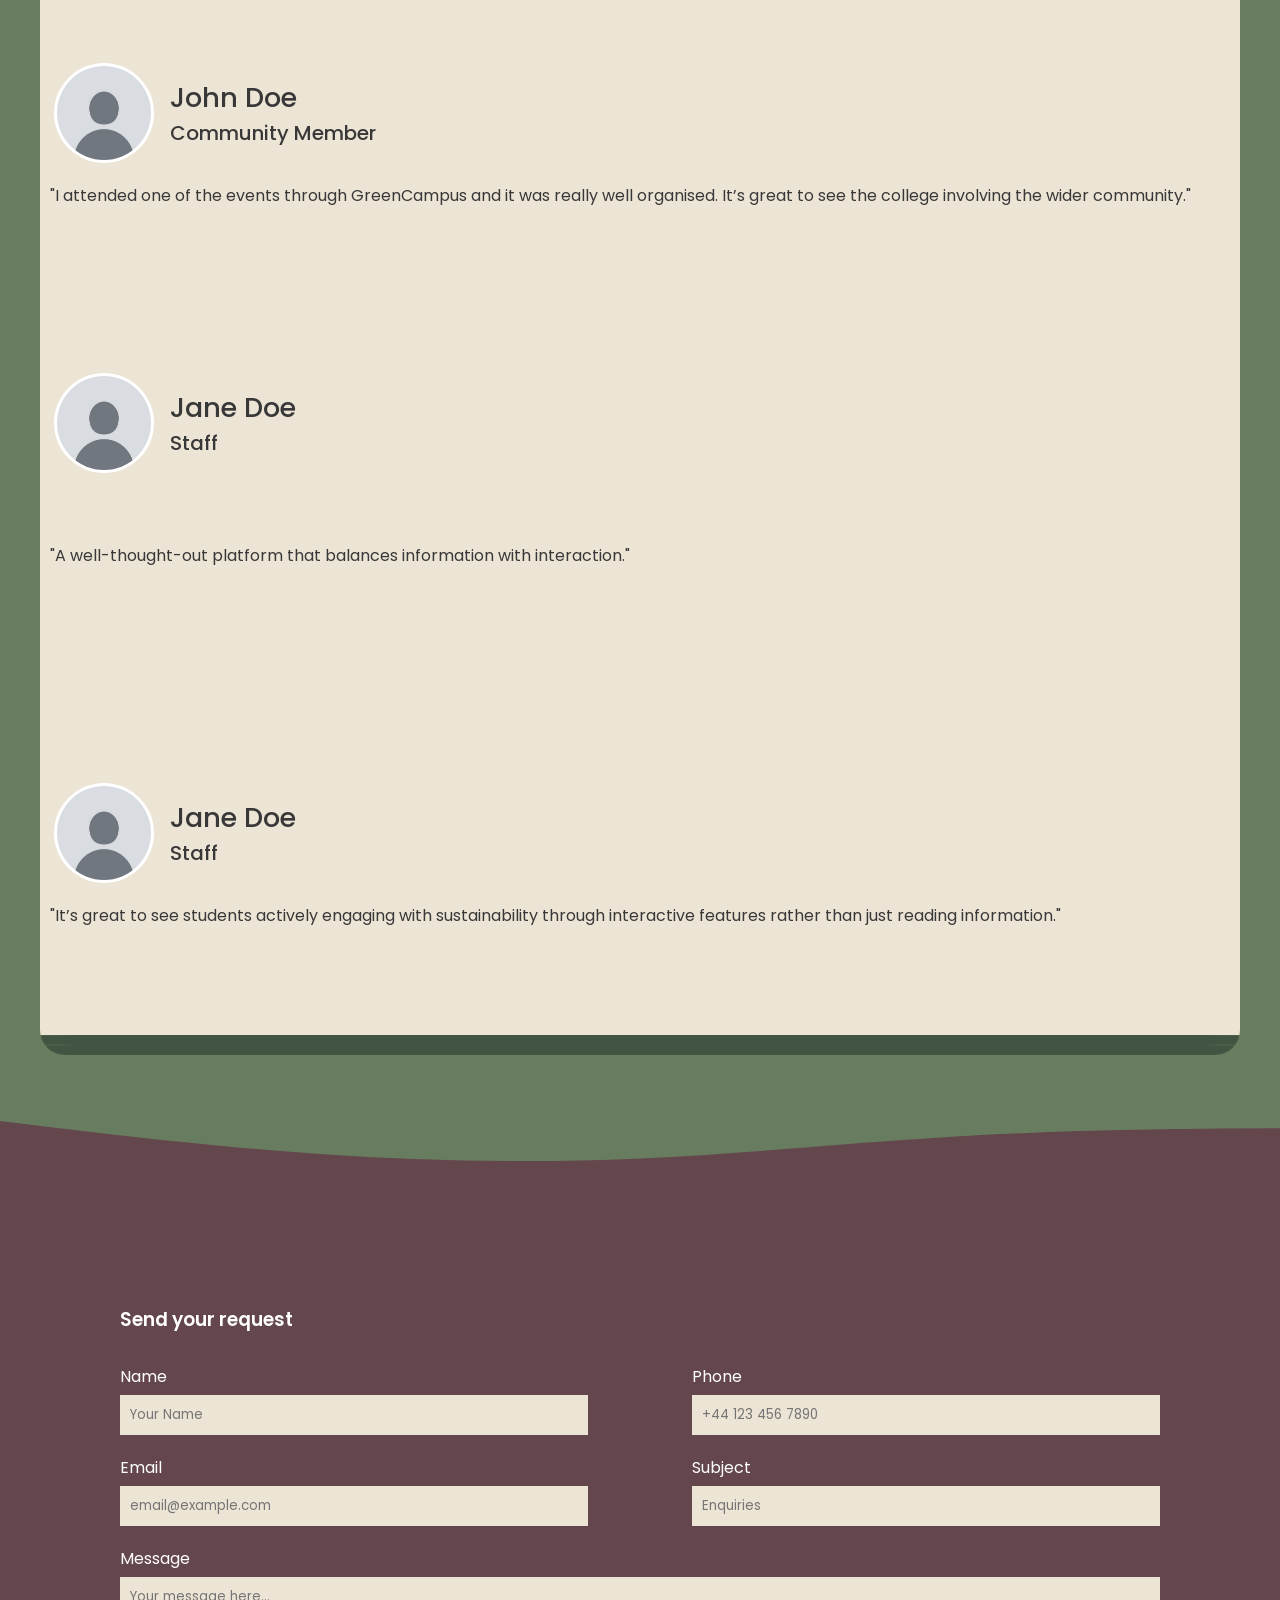
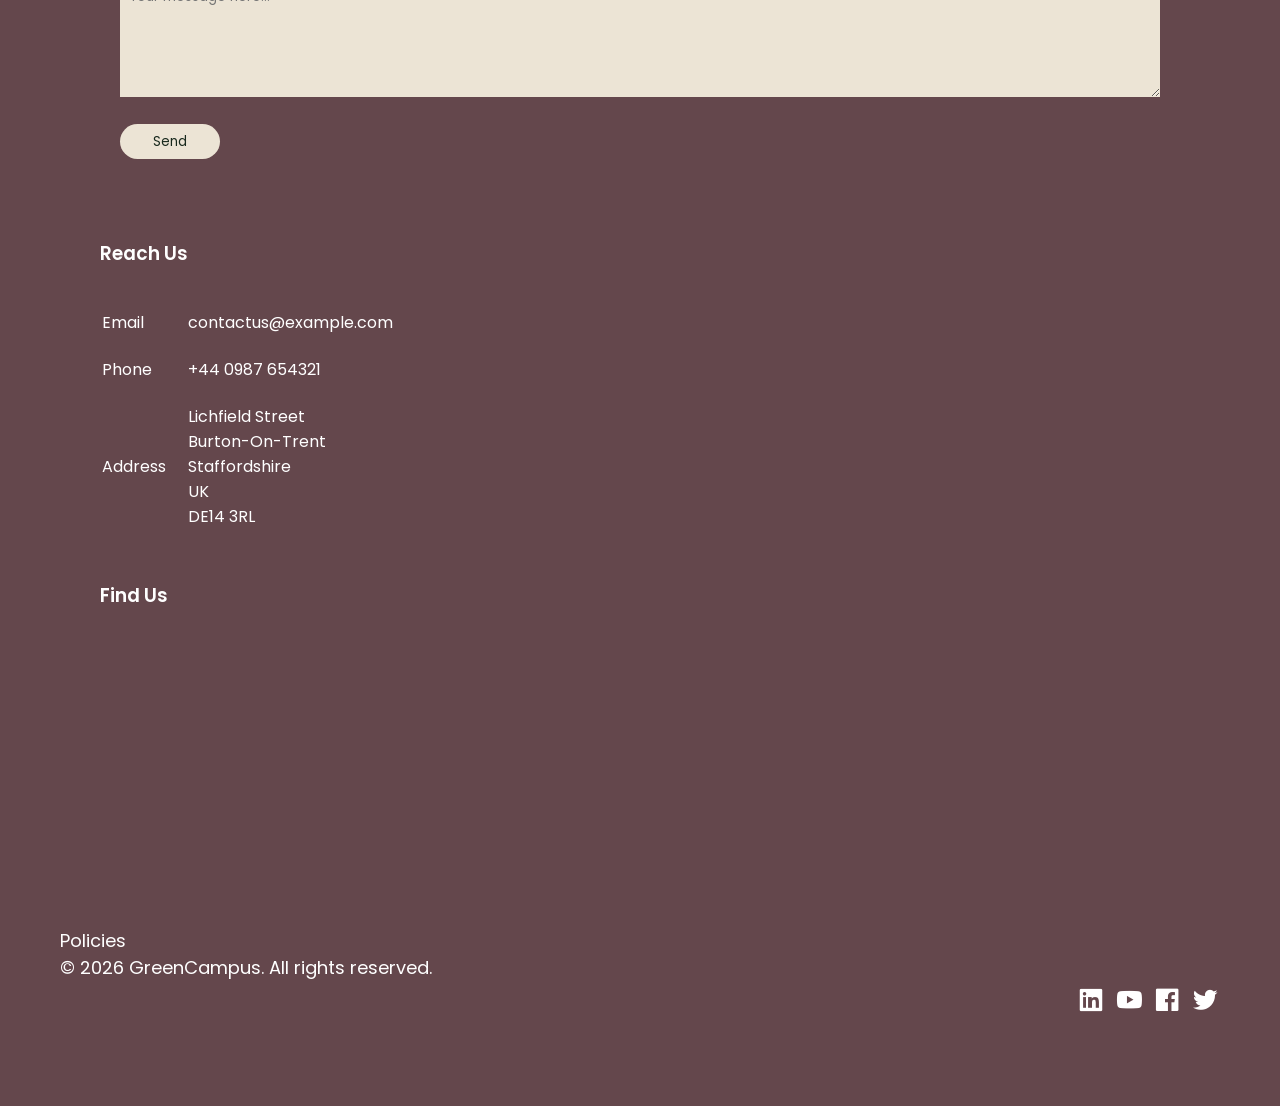
==== commit 1c6408ec: "fixes" ====
--- a/index.html
+++ b/index.html
@@ -2,43 +2,29 @@
 <html lang="en">
     <head>
         <meta charset="utf-8">
-        <title>GreenCampus - Home</title>
+        <title>GreenCampus</title>
         <meta http-equiv="X-UA-Compatible" content ="IE=edge">
         <meta name="viewport" content="width=device-width, initial-scale=1.0">
 
         <link rel="stylesheet" href="swiper-bundle.min.css">
         <link rel="stylesheet" href="style.css">
-        <link href='https://fonts.googleapis.com/icon?family=Material+Symbols+Outlined' rel="stylesheet">
-        <style>
-            .main-content {
-                max-width: 1200px;
-                margin: 0 auto;
-                padding: 2rem;
-                width: 100%;
-                box-sizing: border-box;
-            }
-            
-            @media (max-width: 768px) {
-                .main-content {
-                    padding: 1rem;
-                }
-            }
-        </style>
+        <link href='https://unpkg.com/boxicons@2.1.4/css/boxicons.min.css' rel="stylesheet">
     </head>
     <body>
         <nav>
             <div class ="nav-bar">
+                <i class='bx bx-leaf' style='color:#6b836e; font-size: 30px;'></i>
                 <i class='bx bx-menu sidebarOpen'></i>
-                <span class="logo navLogo"><a href="#">GreenCampus</a></span>
+                <span class="logo navLogo"><a href="index.html">GreenCampus</a></span>
 
                 <div class ="menu">
                     <div class="logo-toggle">
-                        <span class ="logo" ><a href="#">GreenCampus</a></span>
+                        <span class ="logo" ><a href="index.html">GreenCampus</a></span>
                         <i class='bx bx-x siderbarClose'></i>
                     </div>
                         
                     <ul class="nav-links">
-                        <li><a href = "index.html" class="active-page">Home</a></li>
+                        <li><a href = "index.html" >Home</a></li>
                         <li><a href = "events.html" >Events</a></li>
                         <li><a href = "tips.html" >Tips</a></li>
                         <li><a href = "resources.html" >Resources</a></li>
@@ -479,12 +465,6 @@
             
         </div>
  
-        <!--
-        <div class ="footer">
-            <p>&copy; 2026 GreenCampus. All rights reserved.</p>
-            <p>Accessibility</p>
-        </div>
-        -->
 
 
     </body>
--- a/style.css
+++ b/style.css
@@ -4,7 +4,7 @@
 /* scroll down to the comment where I put your names to write ur CSS code for ur html page to keep it organised*/
 
 
-/* setup */
+/* setup by duncan*/
 *{
     margin: 0;
     padding: 0;
@@ -362,29 +362,9 @@
 
 /* Arek's code for tips.html */
 /* write ur CSS code here*/
-@media (max-width: 768px) {
-    body { padding-top: 60px; }
-    div[style*="text-align: right"] {
-        text-align: left !important;
-        margin-left: 20px !important;
-        margin-right: 20px !important;
-        padding-right: 0 !important;
-    }
-    div[style*="position: absolute"][style*="top: 1100px"] {
-        position: static !important;
-        margin: 20px !important;
-        color: black !important;
-        background-color: rgba(49, 69, 55, 0.1) !important;
-        padding: 20px !important;
-        border-radius: 8px !important;
-    }
-    .background-images div {
-        transform: translate(-50%, -50%) scale(0.7) !important;
-    }
-    .background-images div:nth-child(5) {
-        transform: translate(-50%, -50%) scale(0.5) !important;
-    }
-}
+
+
+
 
 /* Jezza's code for events.html */
 /* write ur CSS code here*/
@@ -408,108 +388,7 @@
     margin: 2em 5em;
 }
 
-/* Global Responsive Styles */
-
-/* Extra Large Screens (1200px+) */
-@media (min-width: 1200px) {
-    :root {
-        font-size: 16px;
-    }
-}
-
-/* Large Screens (1024px - 1199px) */
-@media (max-width: 1199px) {
-    :root {
-        font-size: 15px;
-    }
-}
-
-/* Medium Screens (768px - 1023px) */
-@media (max-width: 1023px) {
-    :root {
-        font-size: 14px;
-    }
-    
-    .nav-bar .nav-links {
-        flex-wrap: wrap;
-    }
-}
-
-/* Tablet Screens (480px - 767px) */
-@media (max-width: 767px) {
-    :root {
-        font-size: 13px;
-    }
-    
-    .nav-bar .nav-links li {
-        margin: 0 0.5rem;
-    }
-    
-    .nav-bar li a {
-        font-size: clamp(0.8rem, 1.8vw, 0.95rem);
-        padding: 0.3rem;
-    }
-}
-
-/* Small Screens (320px - 479px) */
-@media (max-width: 479px) {
-    :root {
-        font-size: 12px;
-    }
-    
-    nav {
-        height: 3.5rem;
-    }
-    
-    nav .nav-bar {
-        padding: 0 0.5rem;
-    }
-    
-    nav .nav-bar .logo a {
-        font-size: clamp(1rem, 4vw, 1.4rem);
-    }
-    
-    .nav-bar .nav-links {
-        flex-direction: column;
-        gap: 0;
-    }
-    
-    .nav-bar .nav-links li {
-        margin: 0.3rem 0;
-    }
-    
-    .nav-bar li a {
-        font-size: 0.8rem;
-        padding: 0.2rem;
-    }
-}
-
-/* Ensure all images are responsive */
-img {
-    max-width: 100%;
-    height: auto;
-    display: block;
-}
-
-/* Ensure all text scales responsively */
-h1, h2, h3, h4, h5, h6 {
-    line-height: 1.2;
-    word-wrap: break-word;
-}
-
-p {
-    line-height: 1.6;
-    word-wrap: break-word;
-}
-
-/* Make containers fluid */
-.container, 
-main, 
-section, 
-article {
-    width: 100%;
-    max-width: 100%;
-}
+
 
 section{
     flex: 4;
@@ -1137,7 +1016,7 @@
   border-left: none;
 }
 
-/* actual XP fill */
+
 .progress-bar {
   position: absolute;
   height: 100%;
@@ -1583,7 +1462,7 @@
 
 .wavebrown {
   position: absolute;
-  bottom: 0;      /* 👈 anchor to bottom */
+  bottom: 0;      
   left: 0;
   width: 100%;
   pointer-events: none;
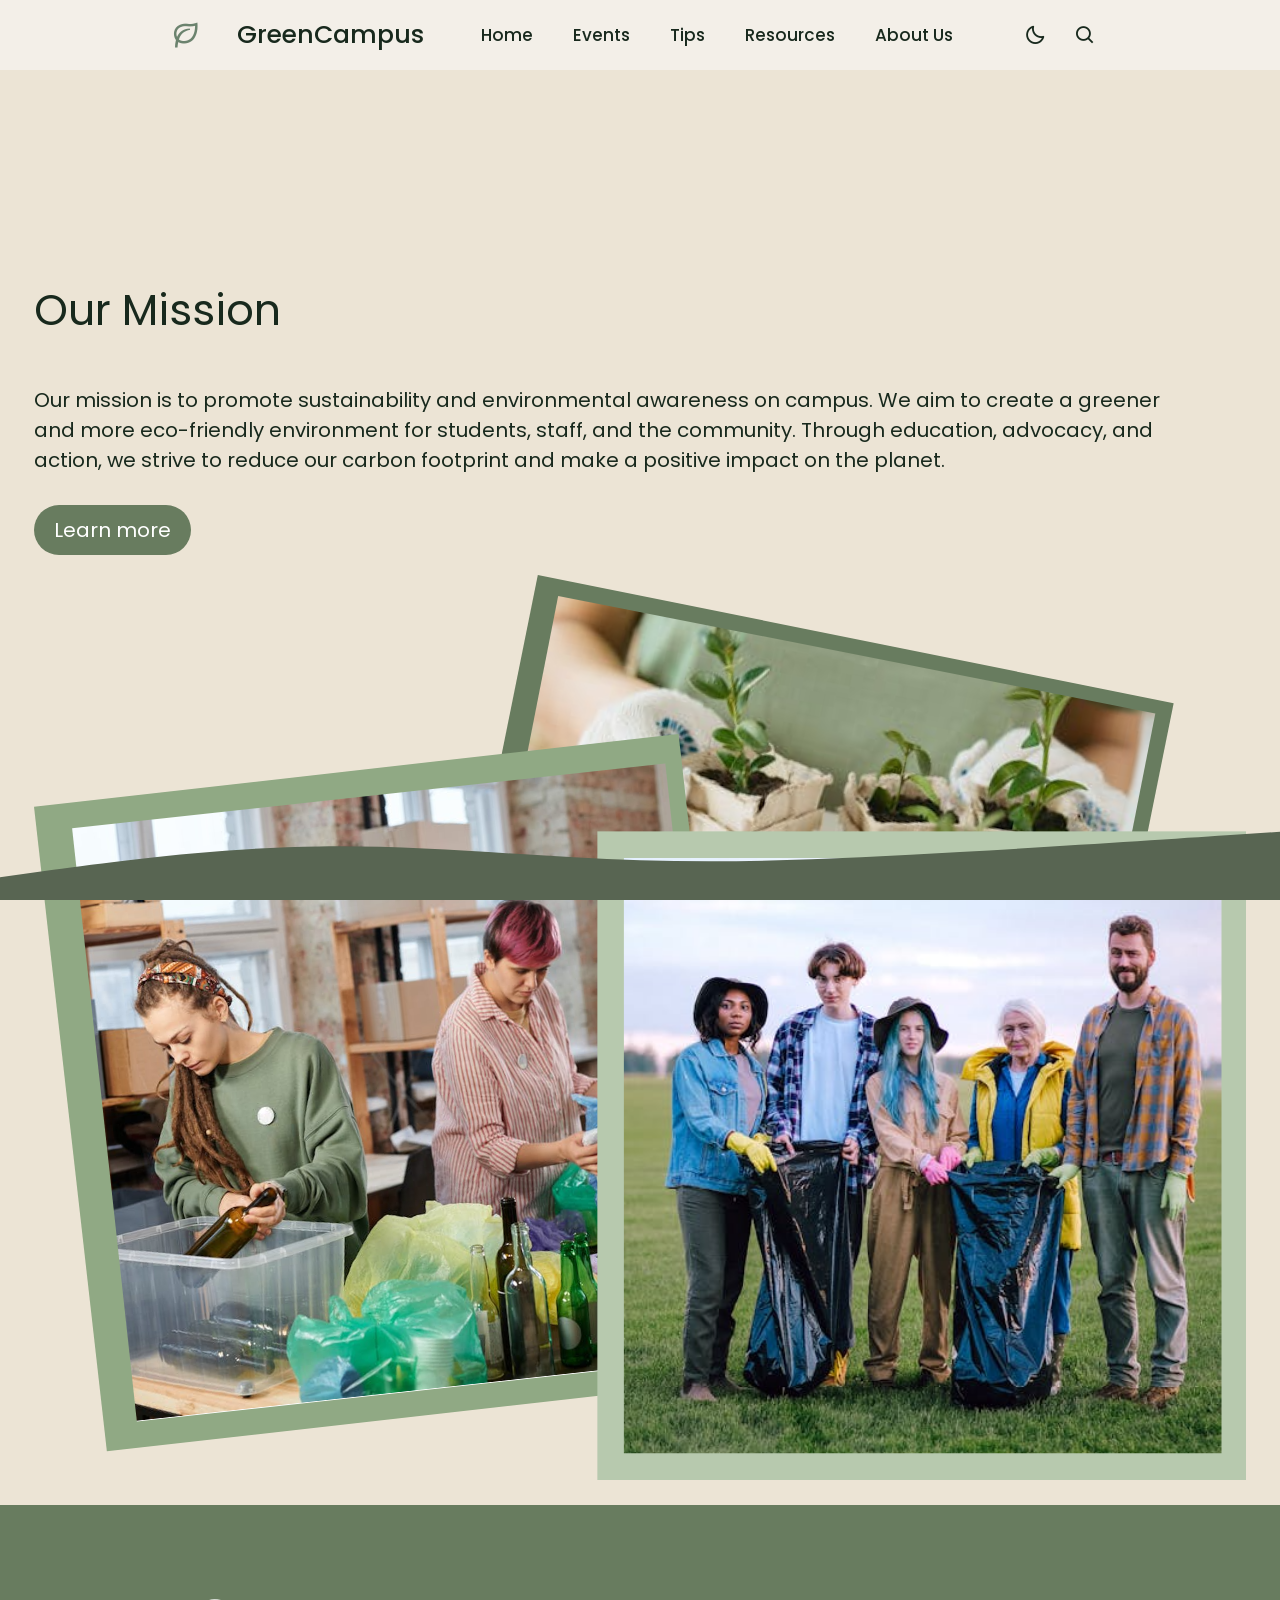
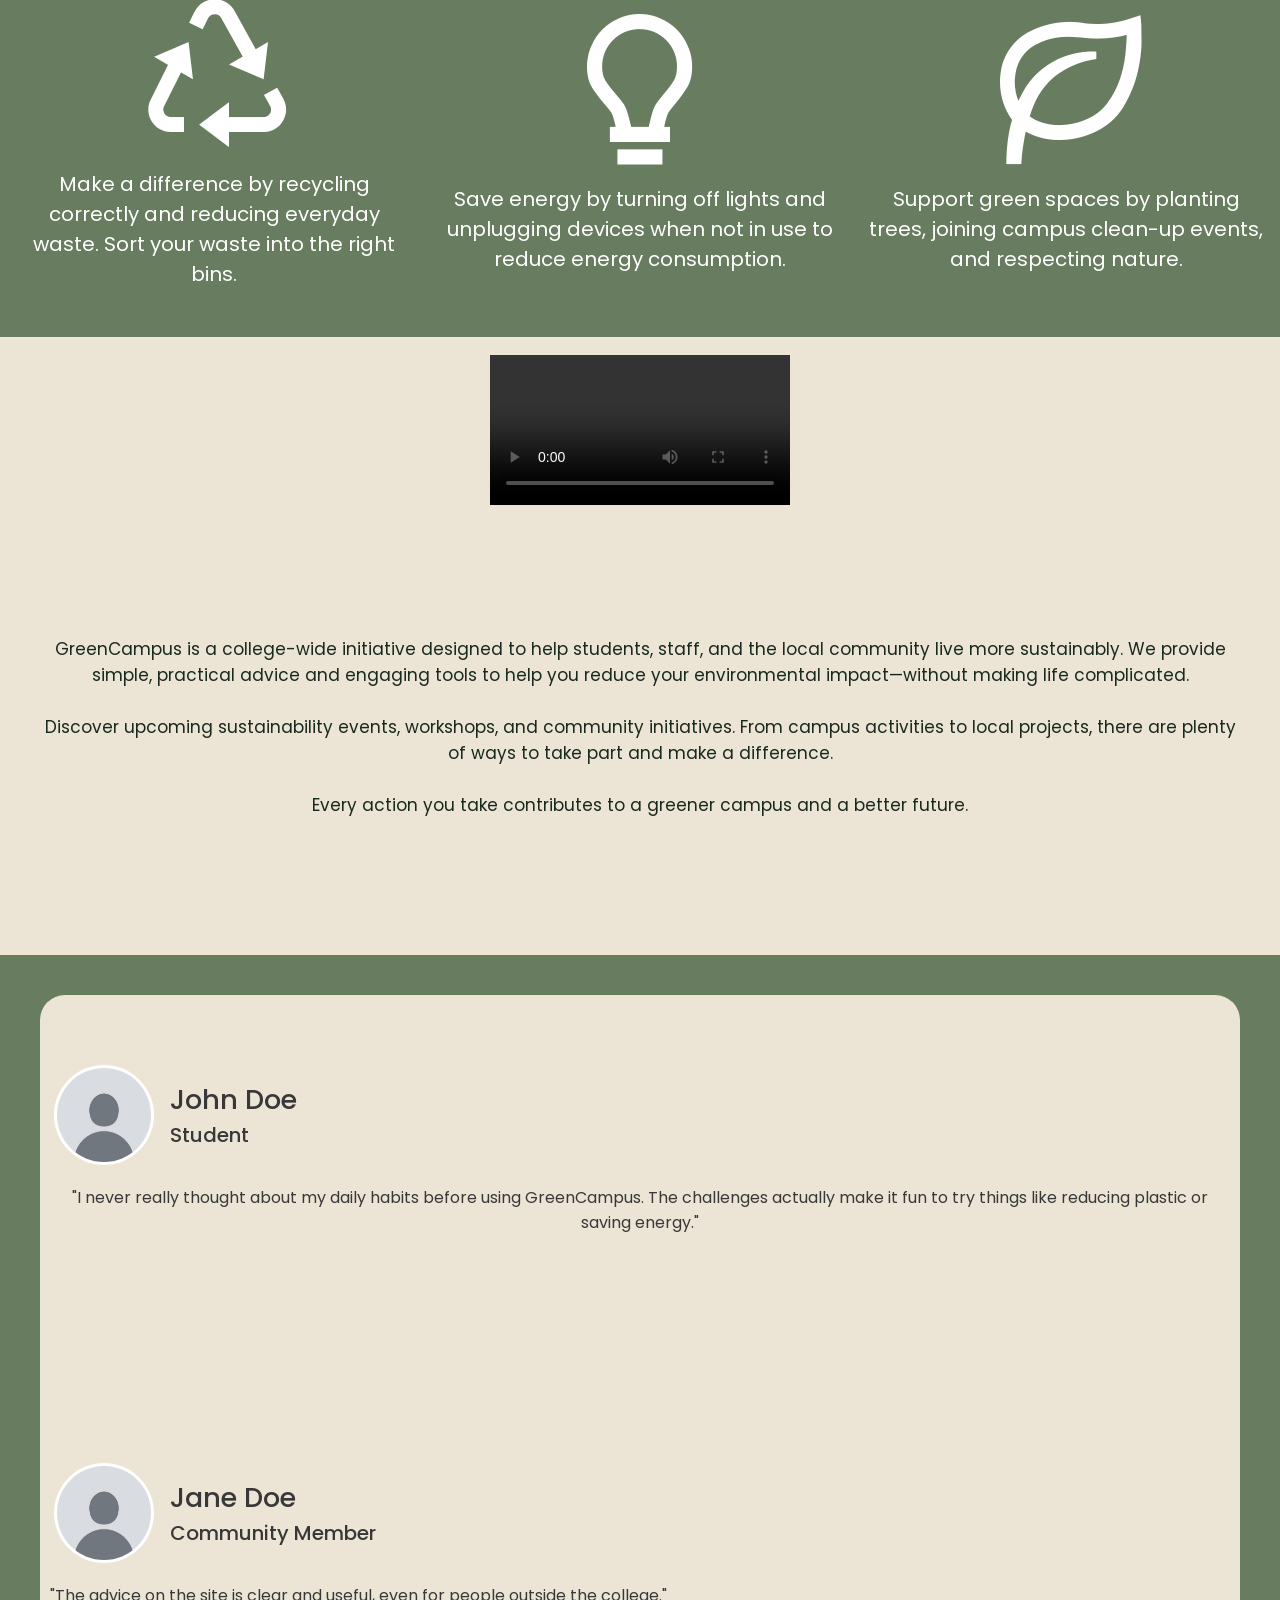
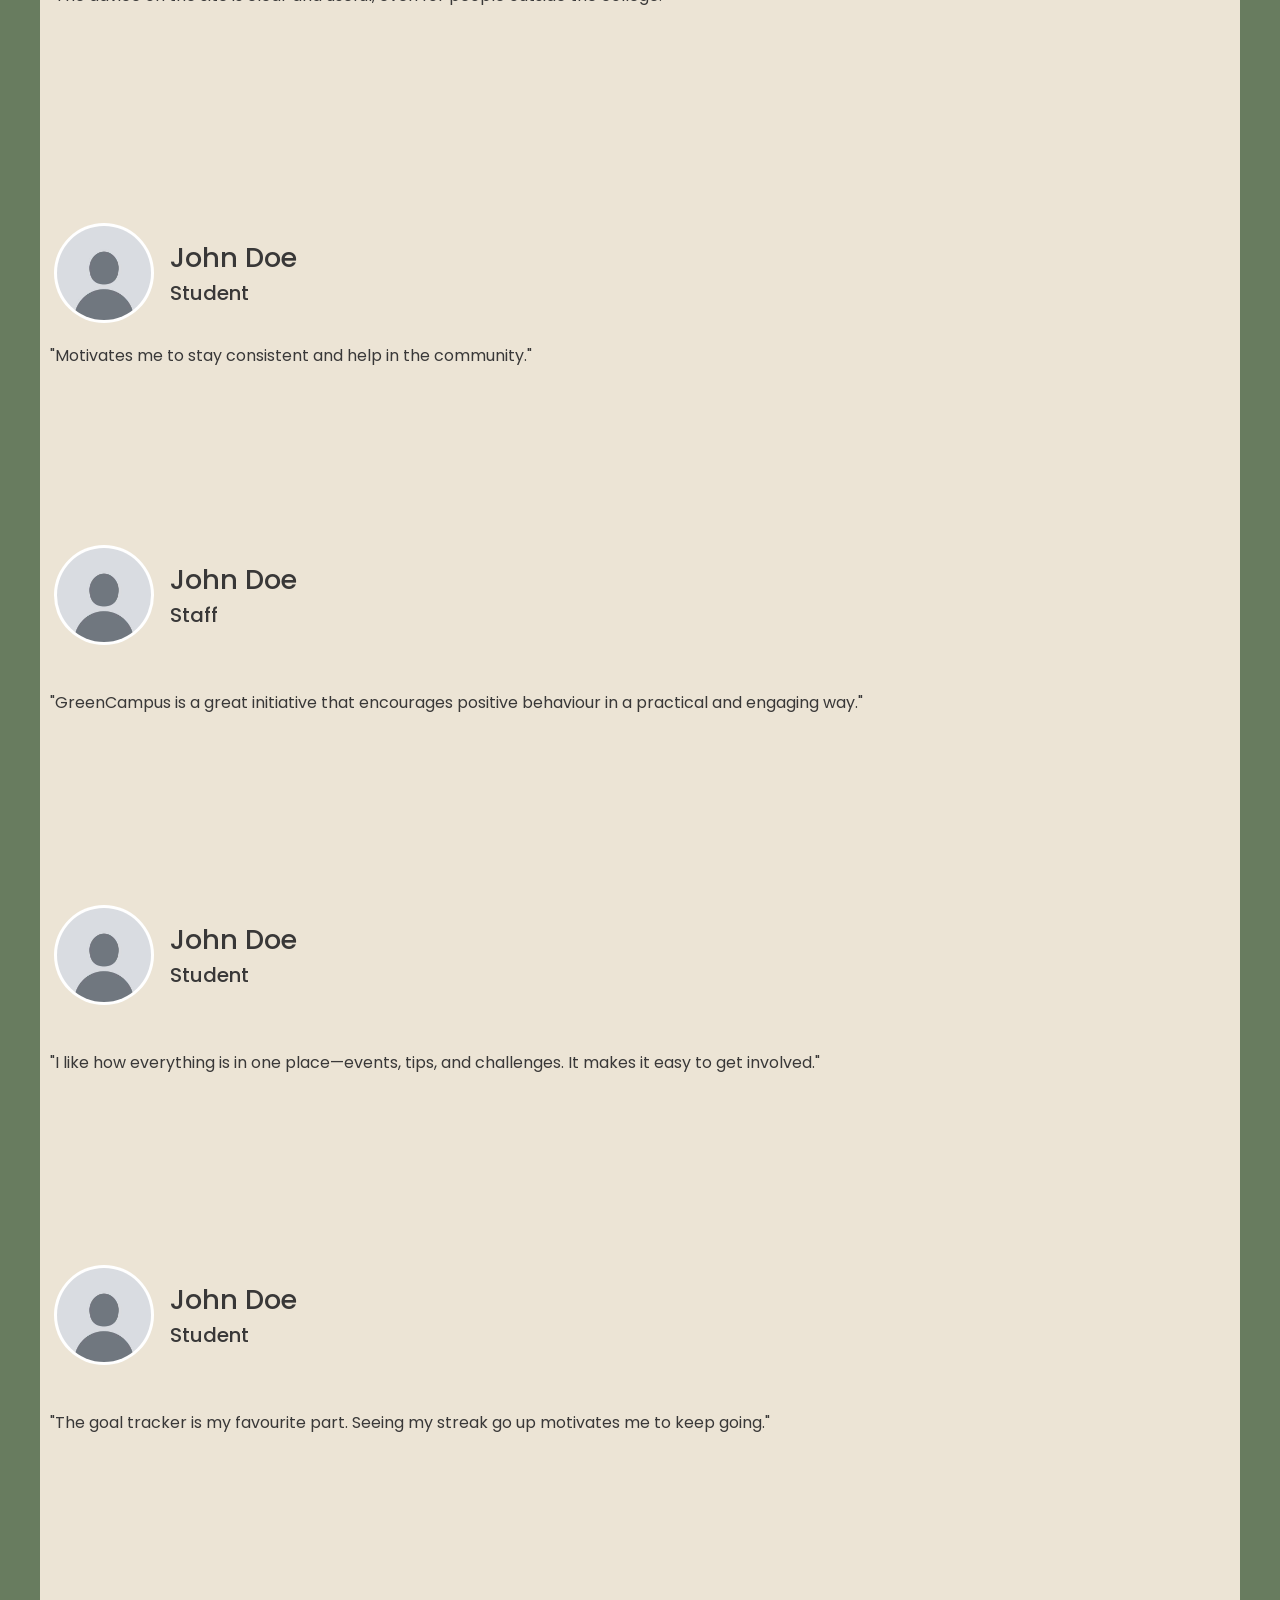
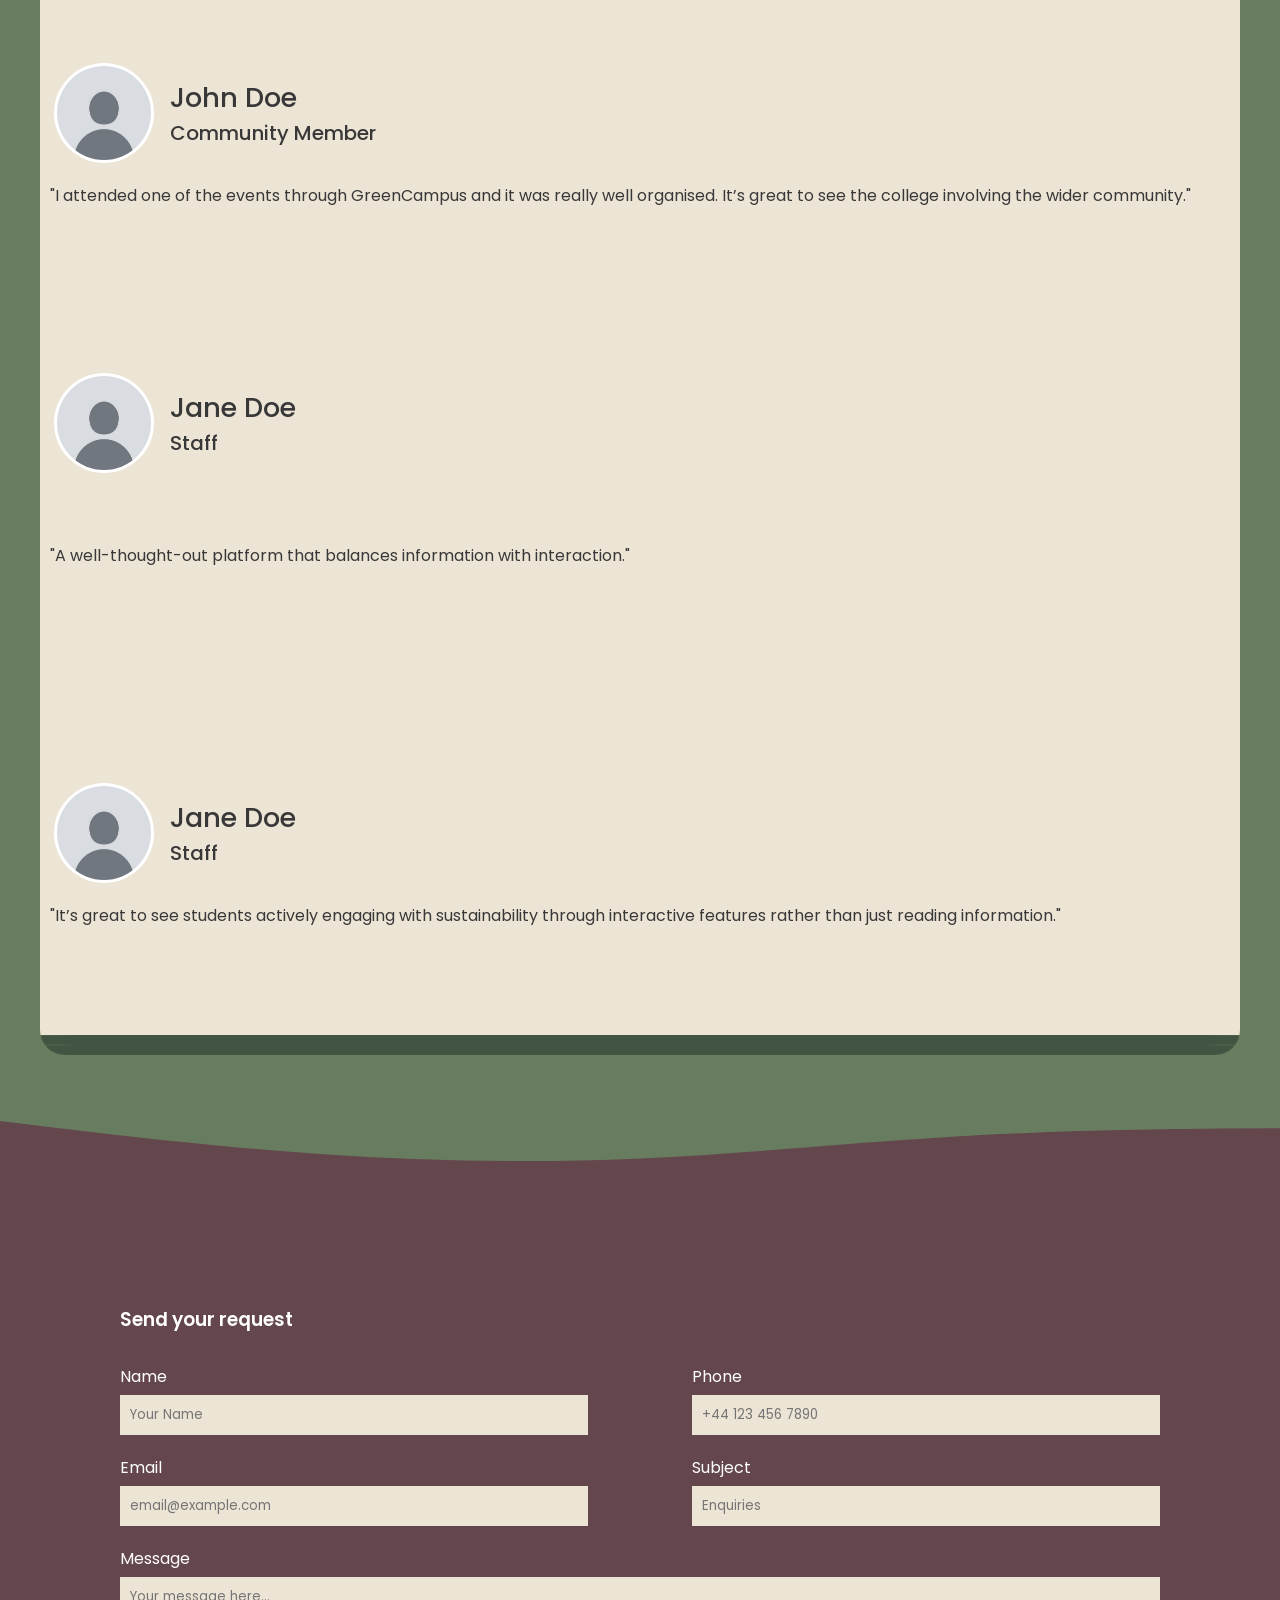
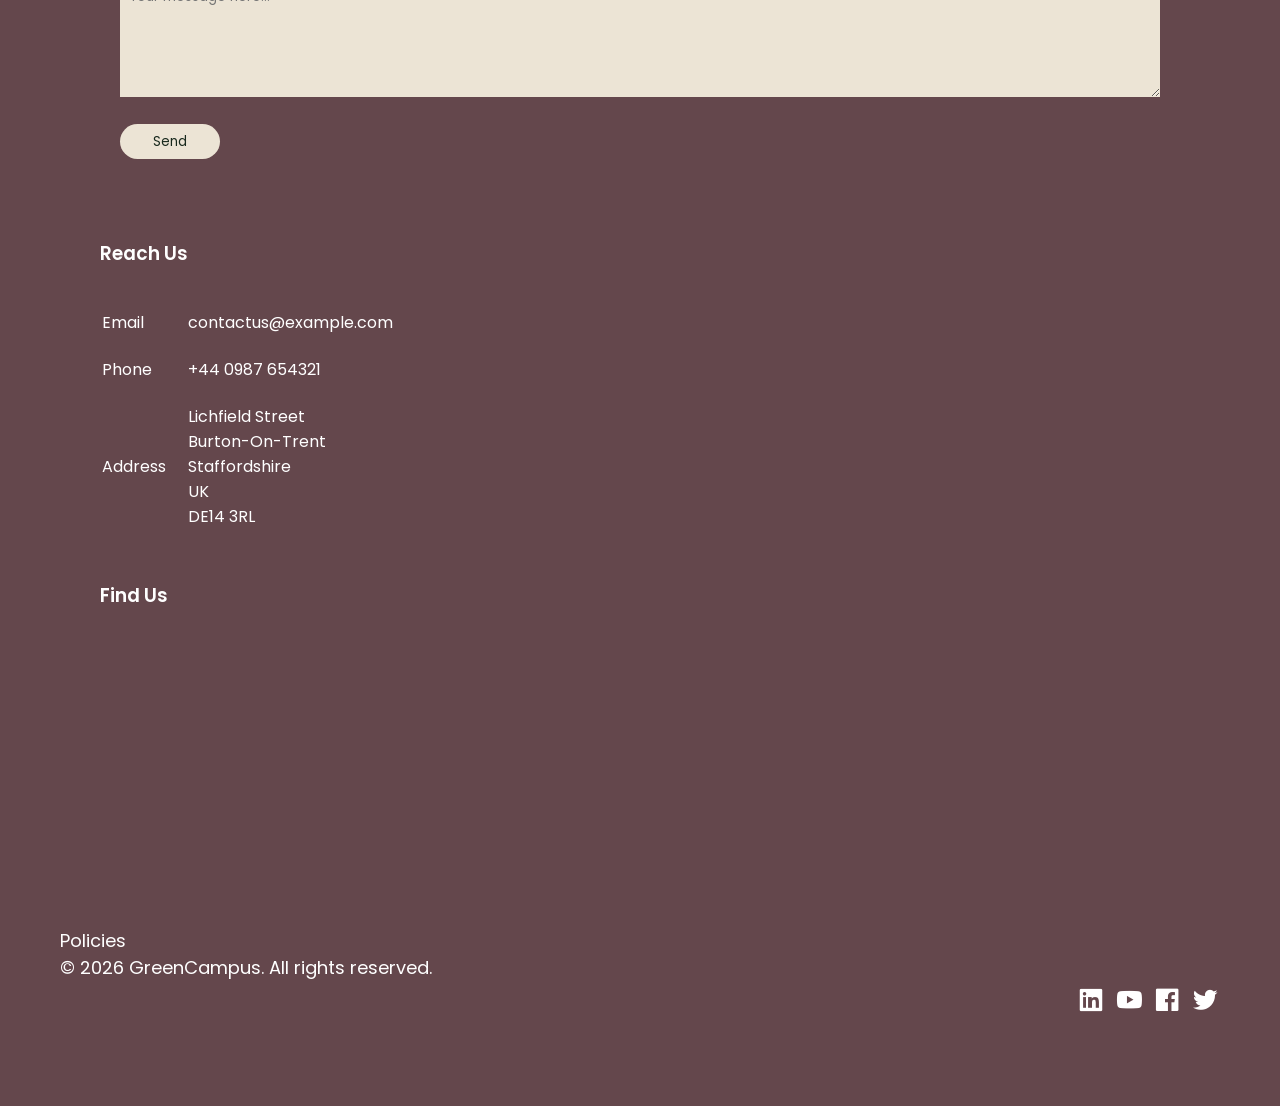
==== commit 573361d9: "changedvideo" ====
--- a/index.html
+++ b/index.html
@@ -124,7 +124,7 @@
             <section class = "video-content">
                 <div class = "videobox">
                     <video width ="100%" height = "auto" controls>
-                            <source src="img/placeholdervideo.mp4" type="video/mp4">
+                            <source src="img/inshotplaceholder.mp4" type="video/mp4">
                             <track src ="captions.vtt" label="English captions" default />
                     </video>
                 </div>
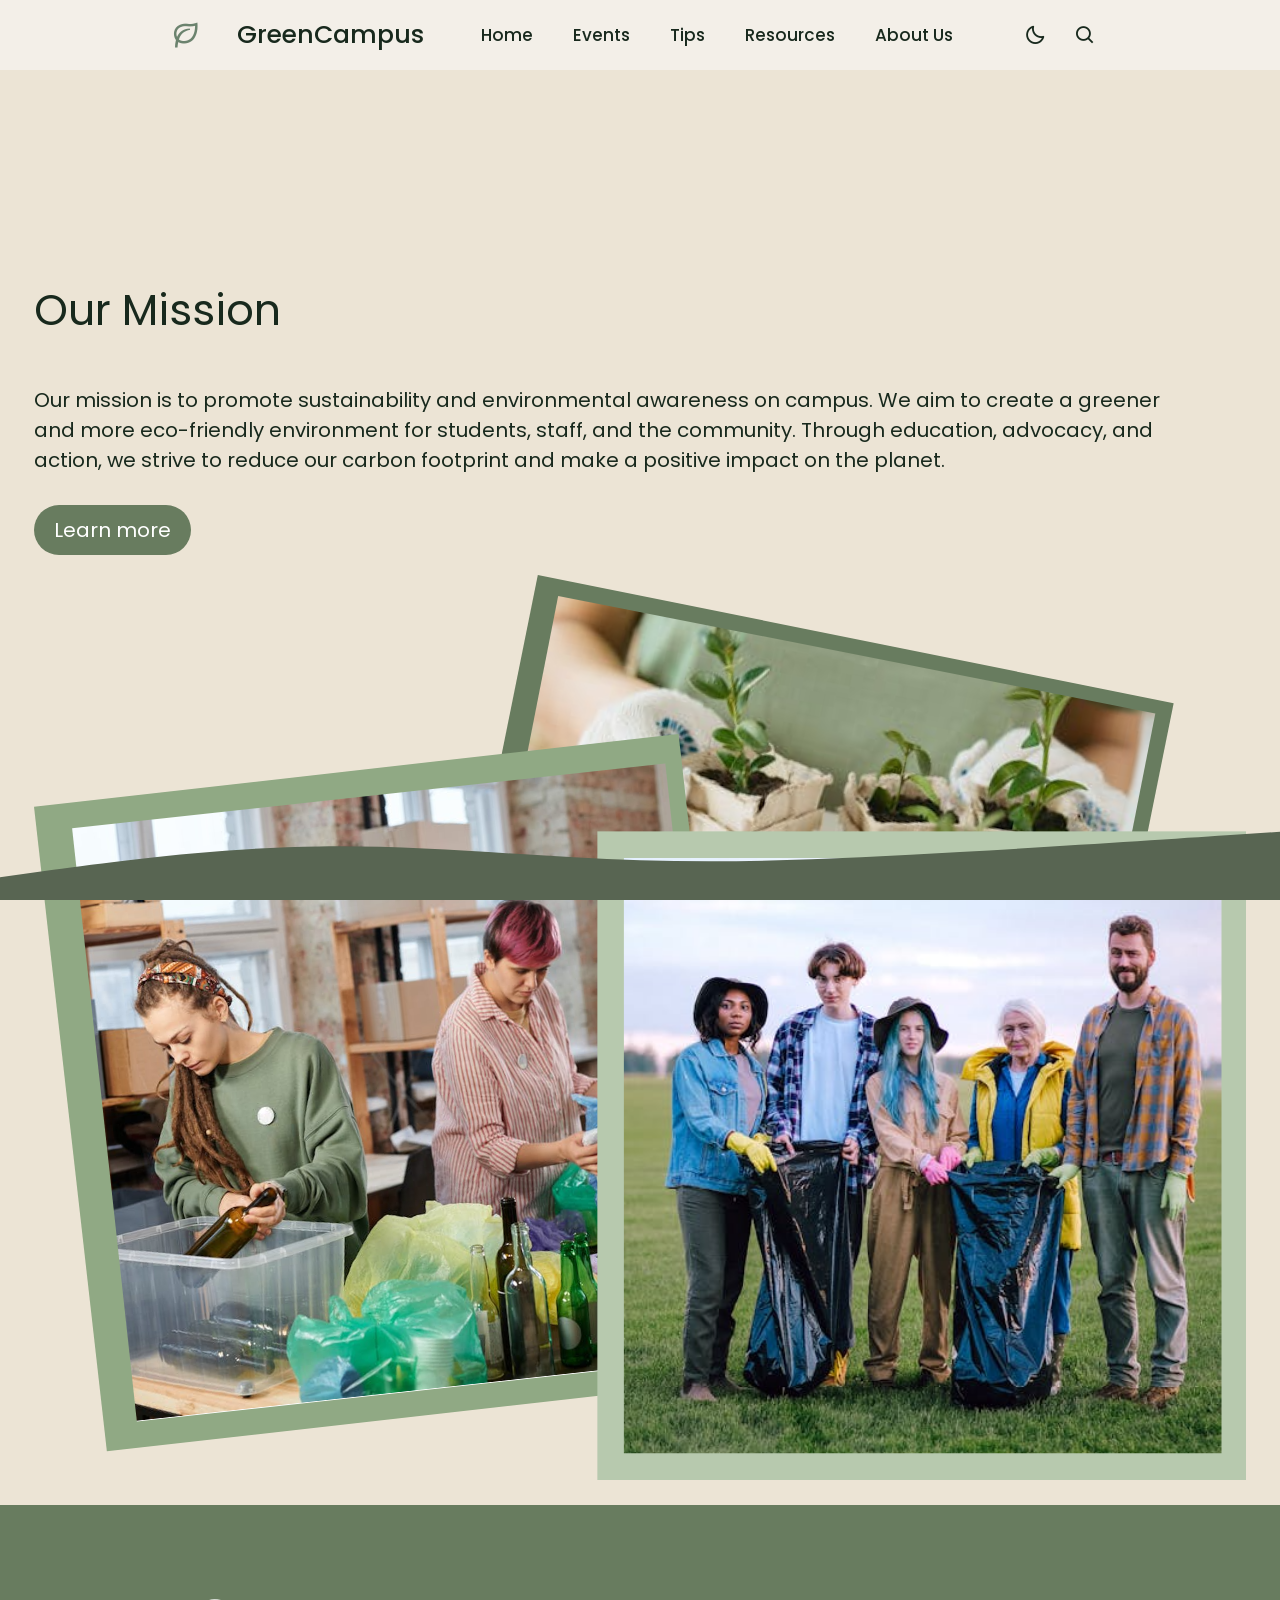
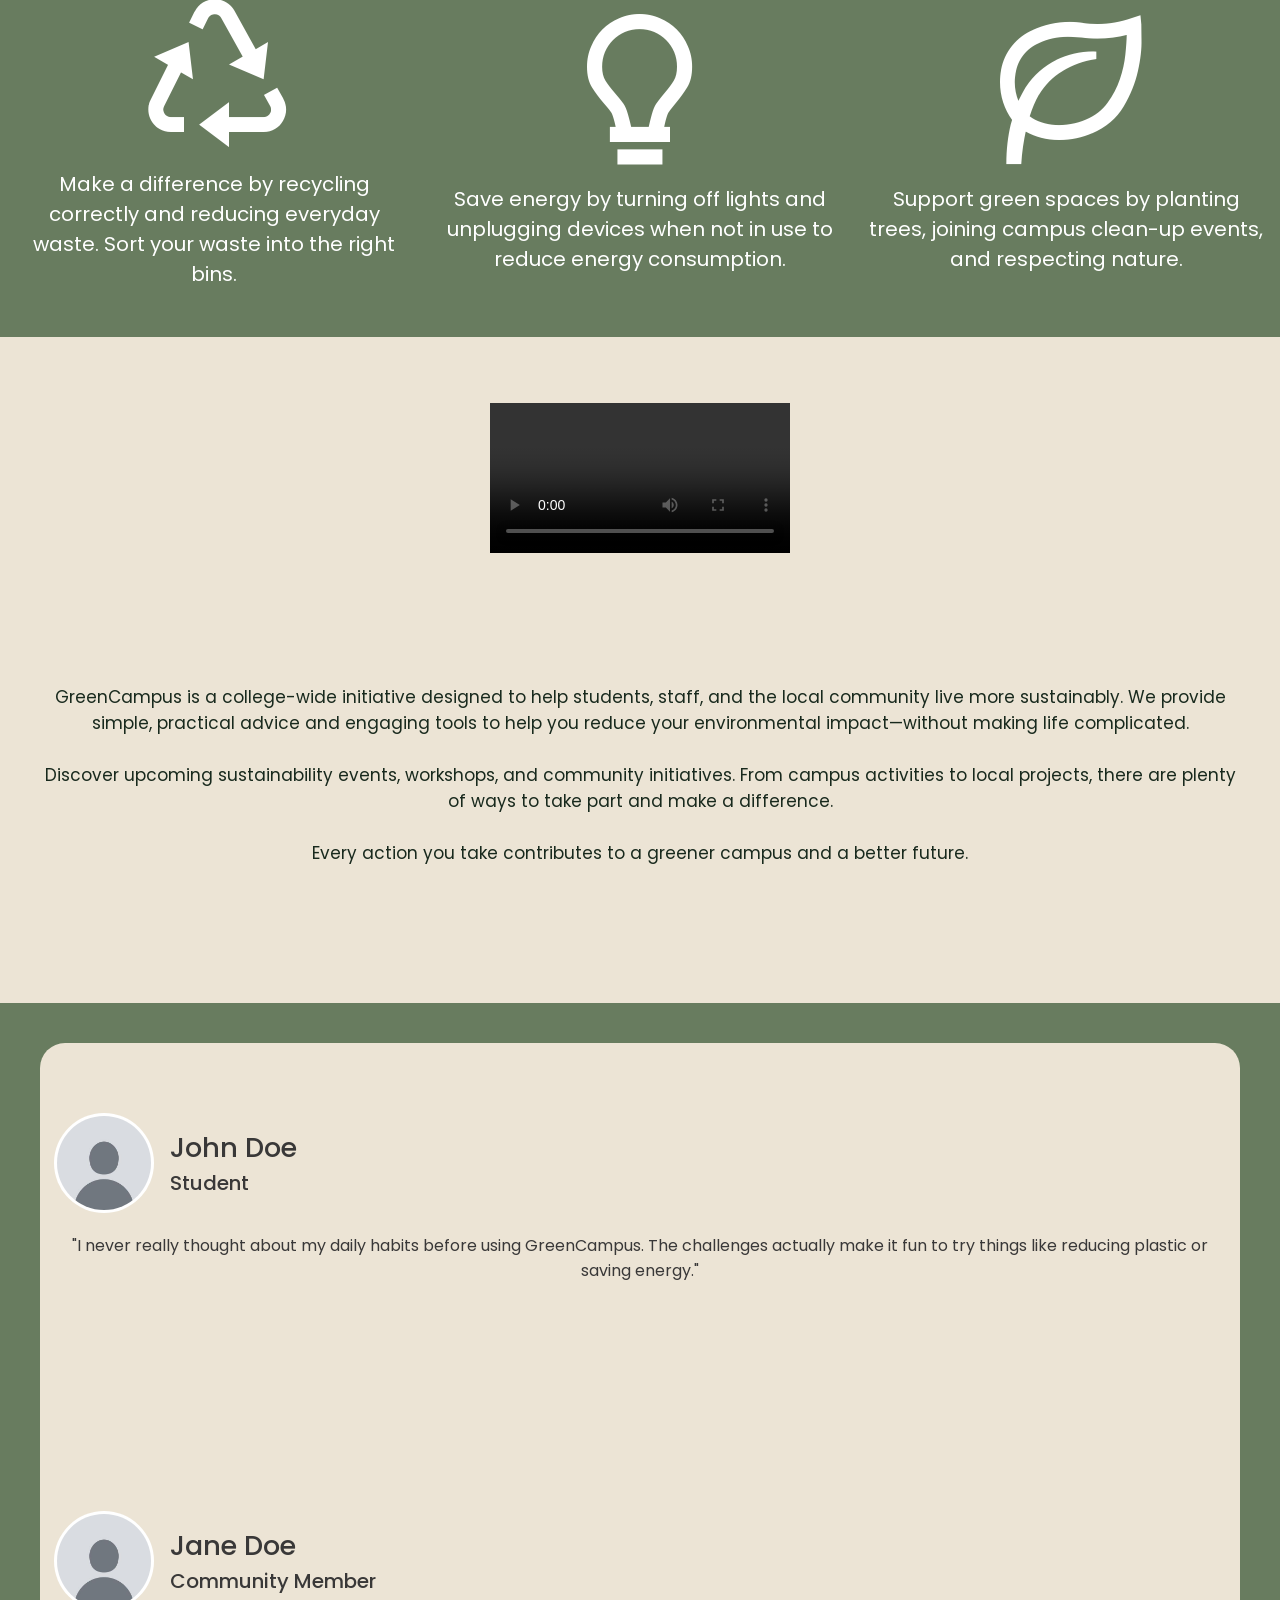
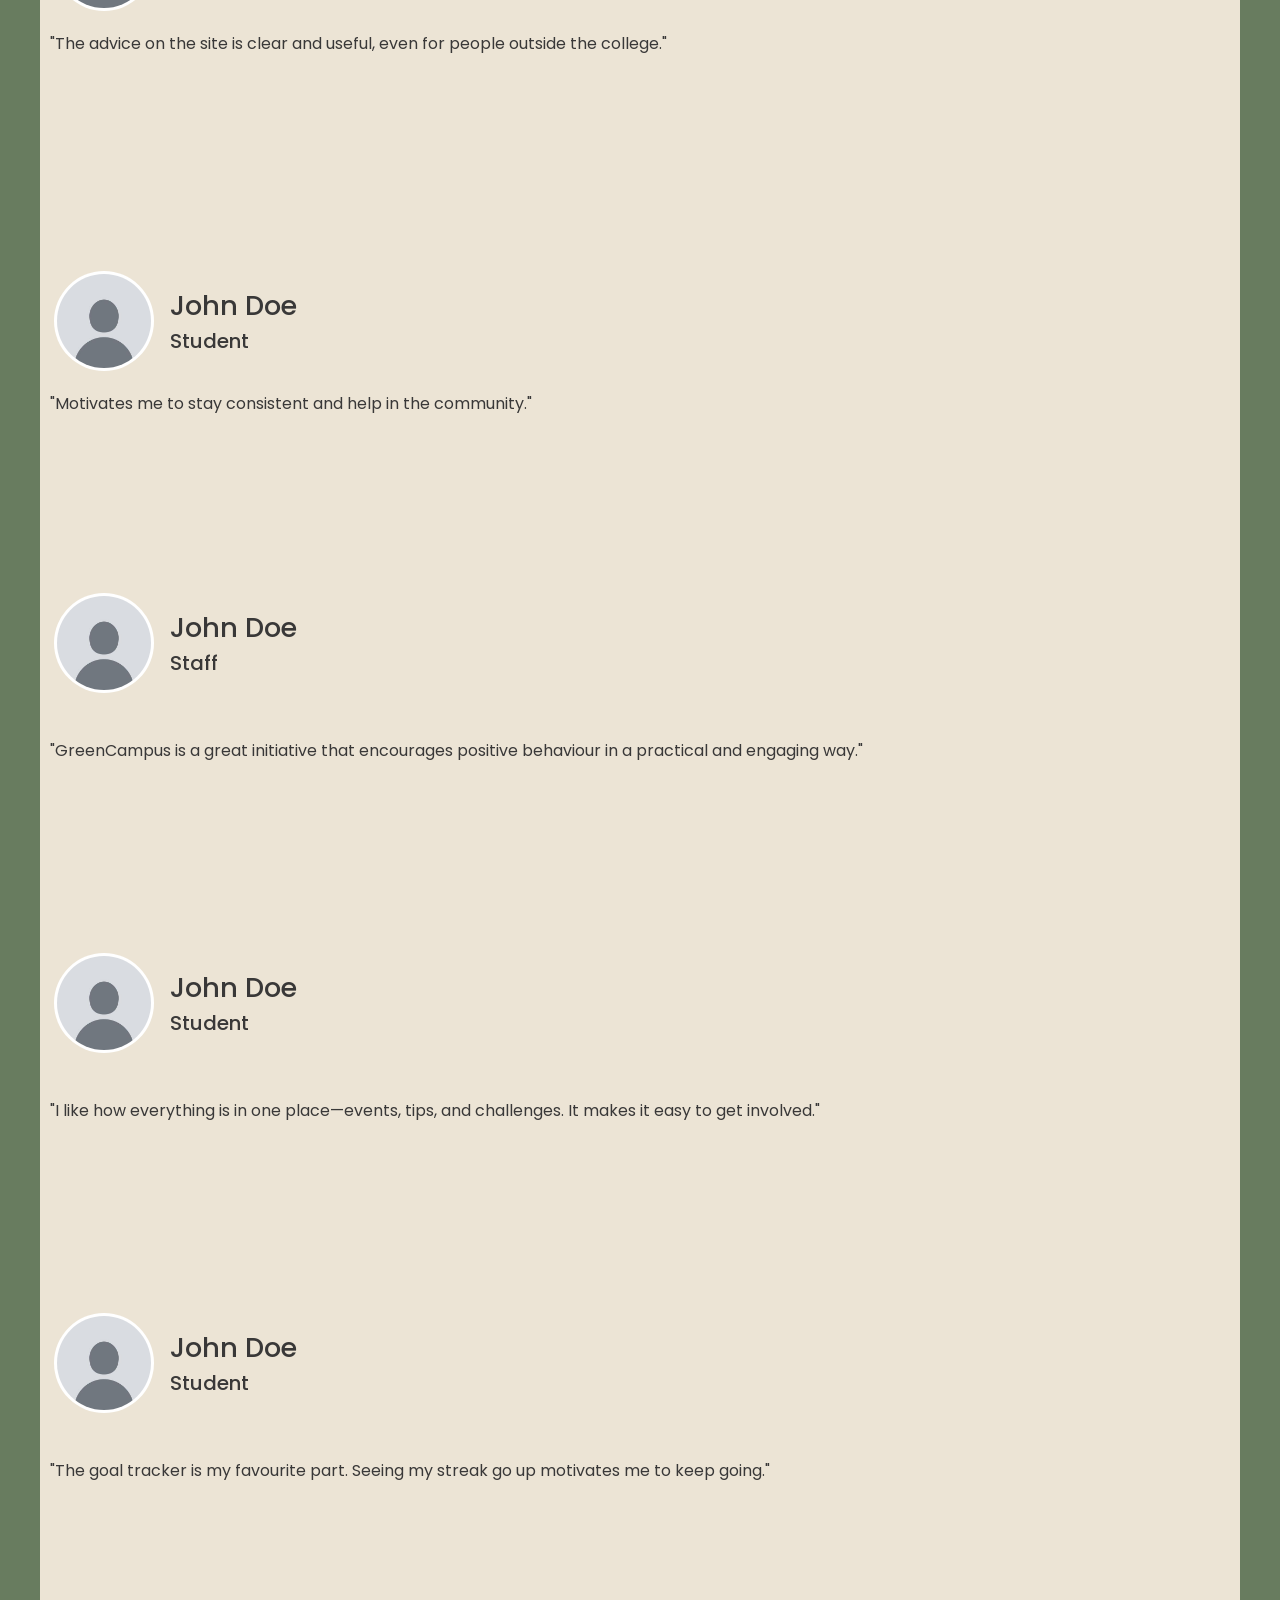
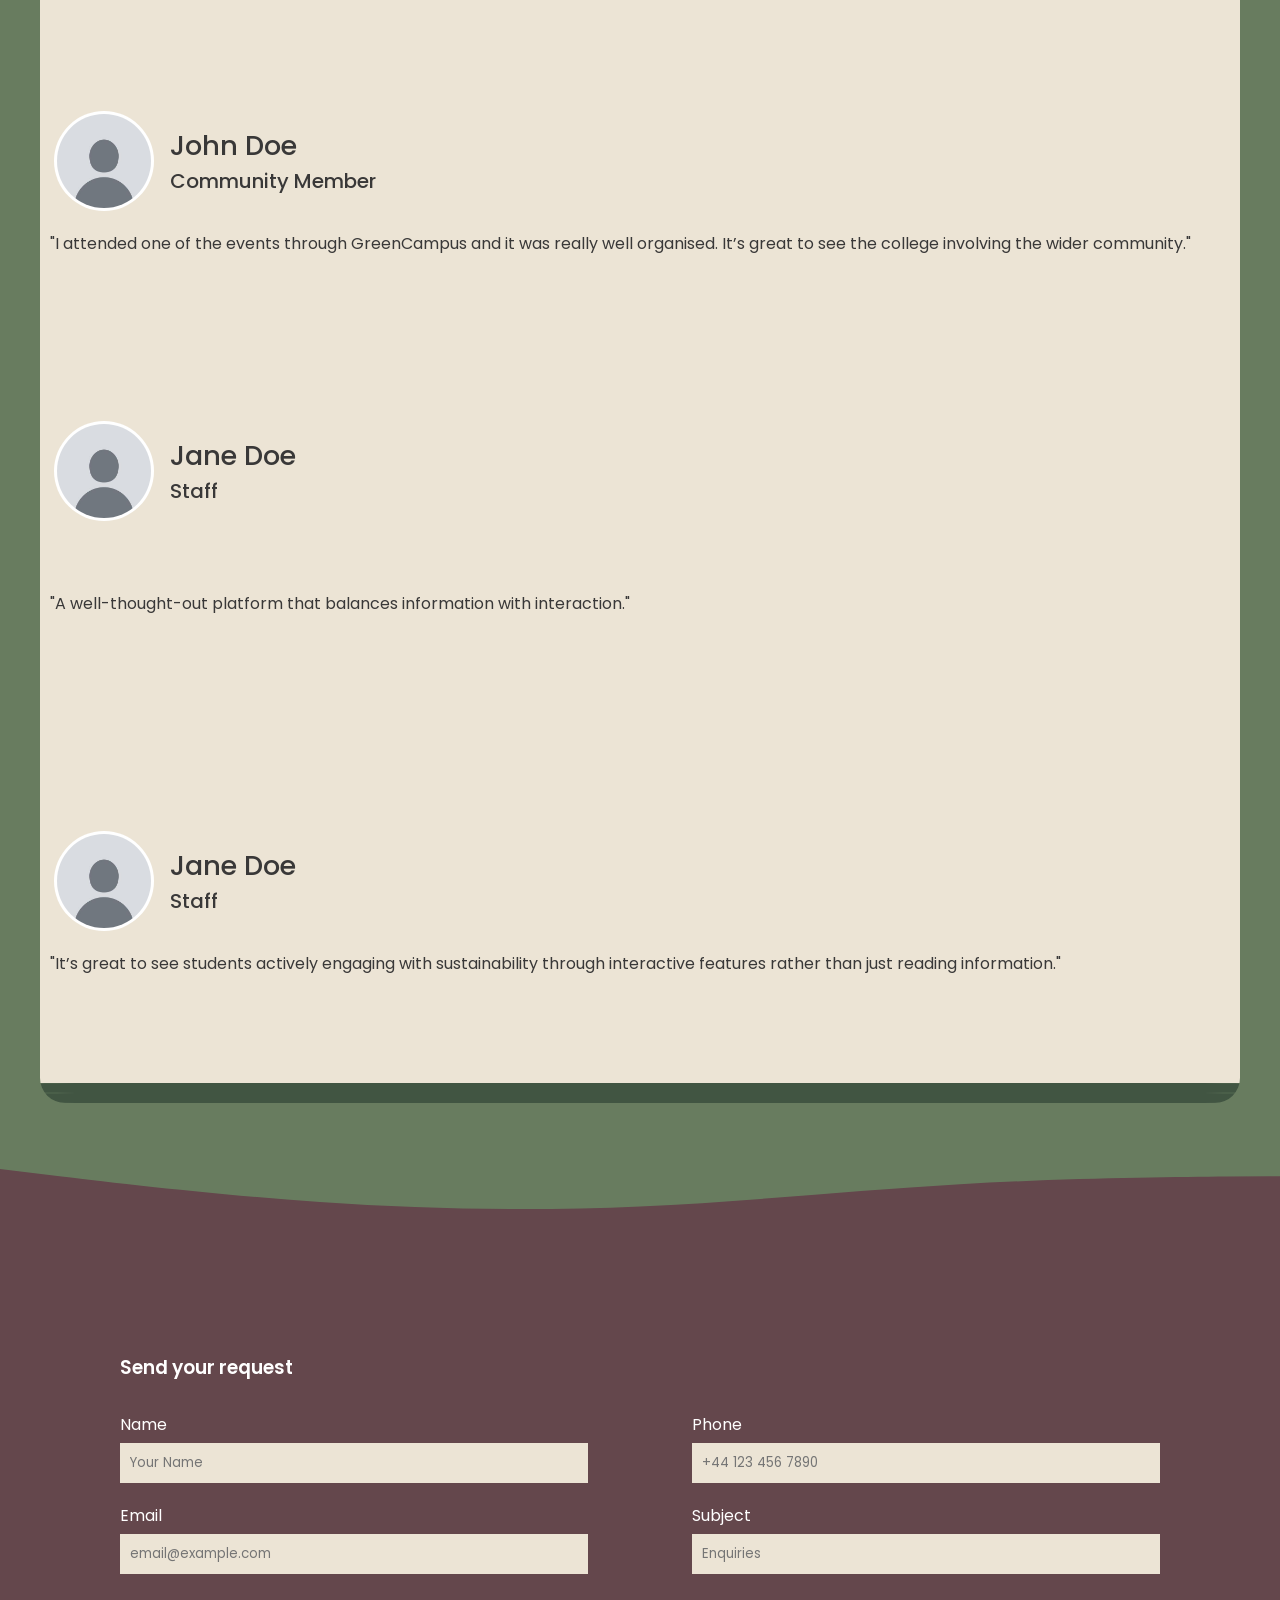
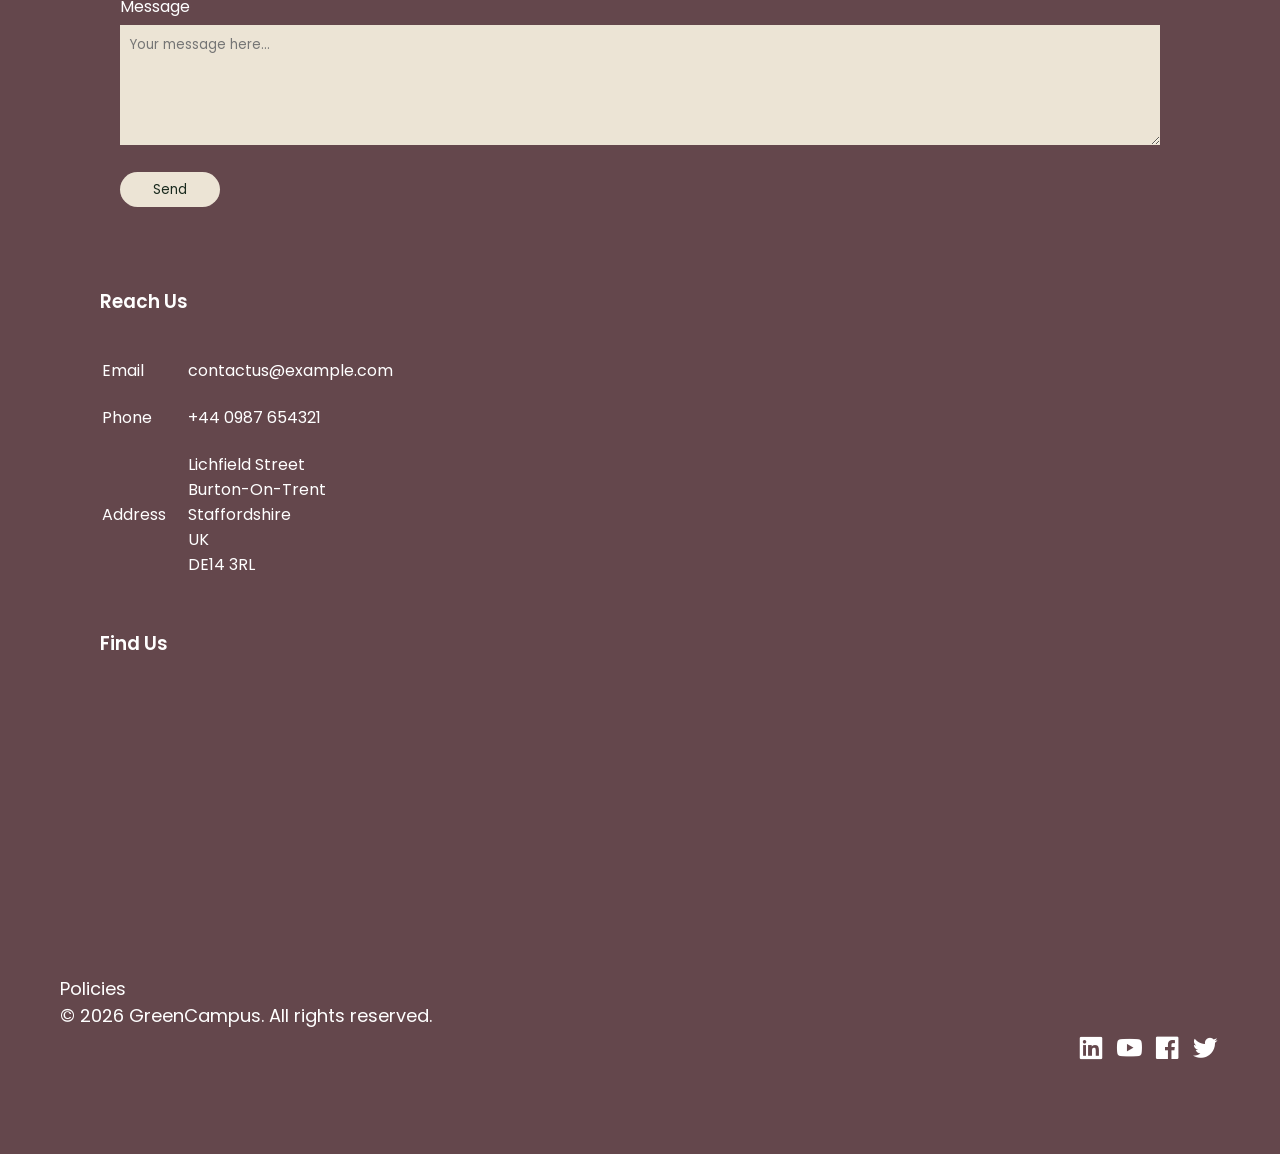
==== commit 045cb3dd: "addedextra" ====
--- a/index.html
+++ b/index.html
@@ -75,7 +75,7 @@
                 </div>
                     
                 <div class = "secondbox">
-                    <img src = "img/homecollage.svg" alt = "collage of images">
+                    <img src = "img/homecollage.svg" alt = "collage of people taking part in sustainability activities">
                     
                 </div>
 
@@ -91,7 +91,7 @@
 
                 <div class="firstbannerCol">
                     <div class ="recycleIcon" >
-                        <i class='bx bx-recycle' style='color:#ffffff'  ></i>
+                        <i class='bx bx-recycle' style='color:#ffffff' alt="recycling icon" ></i>
                     </div>
                     <div class="recycleInfo">
                         <p>Make a difference by recycling correctly and reducing everyday waste. Sort your waste into the right bins.</p>
@@ -100,7 +100,7 @@
 
                 <div class="secondbannerCol">
                     <div class ="bulbIcon" >
-                        <i class='bx bx-bulb' style='color:#ffffff'  ></i>
+                        <i class='bx bx-bulb' style='color:#ffffff' alt="energy saving lightbulb icon" ></i>
                     </div>
                     <div class="bulbInfo">
                         <p>Save energy by turning off lights and unplugging devices when not in use to reduce energy consumption.</p>
@@ -109,7 +109,7 @@
 
                 <div class="thirdbannerCol">
                     <div class ="treeIcon" >
-                        <i class='bx bx-leaf' style='color:#ffffff' ></i>
+                        <i class='bx bx-leaf' style='color:#ffffff' alt="leaf icon" ></i>
                     </div>
                     <div class="treeInfo">
                         <p>Support green spaces by planting trees, joining campus clean-up events, and respecting nature.</p>
@@ -124,8 +124,10 @@
             <section class = "video-content">
                 <div class = "videobox">
                     <video width ="100%" height = "auto" controls>
-                            <source src="img/inshotplaceholder.mp4" type="video/mp4">
+                            <source src="img/placeholdervideo.mp4" type="video/mp4">
                             <track src ="captions.vtt" label="English captions" default />
+                            <track src ="captionsesp.vtt" label="Spanish captions" />
+                            Your browser does not support the video tag.
                     </video>
                 </div>
                     
@@ -177,7 +179,7 @@
 
                                 <div class = "topcard">
                                     <div class="card-image">
-                                        <img src="img/defaultavatar.jpg" alt="" class="card-img">
+                                        <img src="img/defaultavatar.jpg" alt="profile picture" class="card-img">
                                         
                                     </div>
                                     <div class = "persontext">
@@ -199,7 +201,7 @@
 
                                 <div class = "topcard">
                                     <div class="card-image">
-                                        <img src="img/defaultavatar.jpg" alt="" class="card-img">
+                                        <img src="img/defaultavatar.jpg" alt="profile picture" class="card-img">
                                         
                                     </div>
                                     <div class = "persontext">
@@ -211,17 +213,17 @@
 
                                 <div class="card-content">
                                     <p class = "description">"Motivates me to stay consistent and help in the community."</p>
-                                    <img src="img/gallery1.png">
-                                </div>
-                            </div>
-                        </div>
-                        <div class="card swiper-slide">
-                            <div class="image-content">
-                                <span class="overlay"></span>
-
-                                <div class = "topcard">
-                                    <div class="card-image">
-                                        <img src="img/defaultavatar.jpg" alt="" class="card-img">
+                                    <img src="img/gallery1.png" alt = "community litter picking on campus">
+                                </div>
+                            </div>
+                        </div>
+                        <div class="card swiper-slide">
+                            <div class="image-content">
+                                <span class="overlay"></span>
+
+                                <div class = "topcard">
+                                    <div class="card-image">
+                                        <img src="img/defaultavatar.jpg" alt="profile picture" class="card-img">
                                         
                                     </div>
                                     <div class = "persontext">
@@ -243,7 +245,7 @@
 
                                 <div class = "topcard">
                                     <div class="card-image">
-                                        <img src="img/defaultavatar.jpg" alt="" class="card-img">
+                                        <img src="img/defaultavatar.jpg" alt="profile picture" class="card-img">
                                         
                                     </div>
                                     <div class = "persontext">
@@ -265,7 +267,7 @@
 
                                 <div class = "topcard">
                                     <div class="card-image">
-                                        <img src="img/defaultavatar.jpg" alt="" class="card-img">
+                                        <img src="img/defaultavatar.jpg" alt="profile picture" class="card-img">
                                         
                                     </div>
                                     <div class = "persontext">
@@ -287,7 +289,7 @@
 
                                 <div class = "topcard">
                                     <div class="card-image">
-                                        <img src="img/defaultavatar.jpg" alt="" class="card-img">
+                                        <img src="img/defaultavatar.jpg" alt="profile picture" class="card-img">
                                         
                                     </div>
                                     <div class = "persontext">
@@ -299,17 +301,17 @@
 
                                 <div class="card-content">
                                     <p class = "description">"I attended one of the events through GreenCampus and it was really well organised. It’s great to see the college involving the wider community."</p>
-                                    <img src="img/gallery2.png">
-                                </div>
-                            </div>
-                        </div>
-                        <div class="card swiper-slide">
-                            <div class="image-content">
-                                <span class="overlay"></span>
-
-                                <div class = "topcard">
-                                    <div class="card-image">
-                                        <img src="img/defaultavatar.jpg" alt="" class="card-img">
+                                    <img src="img/gallery2.png" alt = "students planting trees at a community event">
+                                </div>
+                            </div>
+                        </div>
+                        <div class="card swiper-slide">
+                            <div class="image-content">
+                                <span class="overlay"></span>
+
+                                <div class = "topcard">
+                                    <div class="card-image">
+                                        <img src="img/defaultavatar.jpg" alt="profile picture" class="card-img">
                                         
                                     </div>
                                     <div class = "persontext">
@@ -330,7 +332,7 @@
 
                                 <div class = "topcard">
                                     <div class="card-image">
-                                        <img src="img/defaultavatar.jpg" alt="" class="card-img">
+                                        <img src="img/defaultavatar.jpg" alt="profile picture" class="card-img">
                                         
                                     </div>
                                     <div class = "persontext">
@@ -342,7 +344,7 @@
 
                                 <div class="card-content">
                                     <p class = "description">"It’s great to see students actively engaging with sustainability through interactive features rather than just reading information."</p>
-                                    <img src="img/gallery6.png">
+                                    <img src="img/gallery6.png" alt = "students posing for a photo while litter picking at a campus clean-up event">
                                 </div>
                             </div>
                         </div>
--- a/style.css
+++ b/style.css
@@ -568,7 +568,7 @@
     flex: 1;
     border: 2px solid transparent;
     color:var(--text-color);
-
+    margin-top: 3em;
 }
 
 
@@ -623,22 +623,7 @@
 
 }
 
-/*
-.card:hover{
-    transform: scale(120%);
-    transition: all 0.3s ease;
-}
-
-
-.image-content,
-.card-content{
-    display: flex;
-    flex-direction: column;
-    align-items: center;
-    padding: 10px 14px;
-}
-
-*/
+
 
 .image-content{
     position: relative;
@@ -739,12 +724,12 @@
 }
 
 .swiper-pagination-bullet{
-    background-color: rgb(104, 104, 104);
+    background-color: rgb(72, 97, 76);
     opacity: 1;
 }
 
 .swiper-pagination-bullet-active{
-    background-color: rgb(151, 151, 151);
+    background-color: rgb(115, 145, 122);
 }
 
 
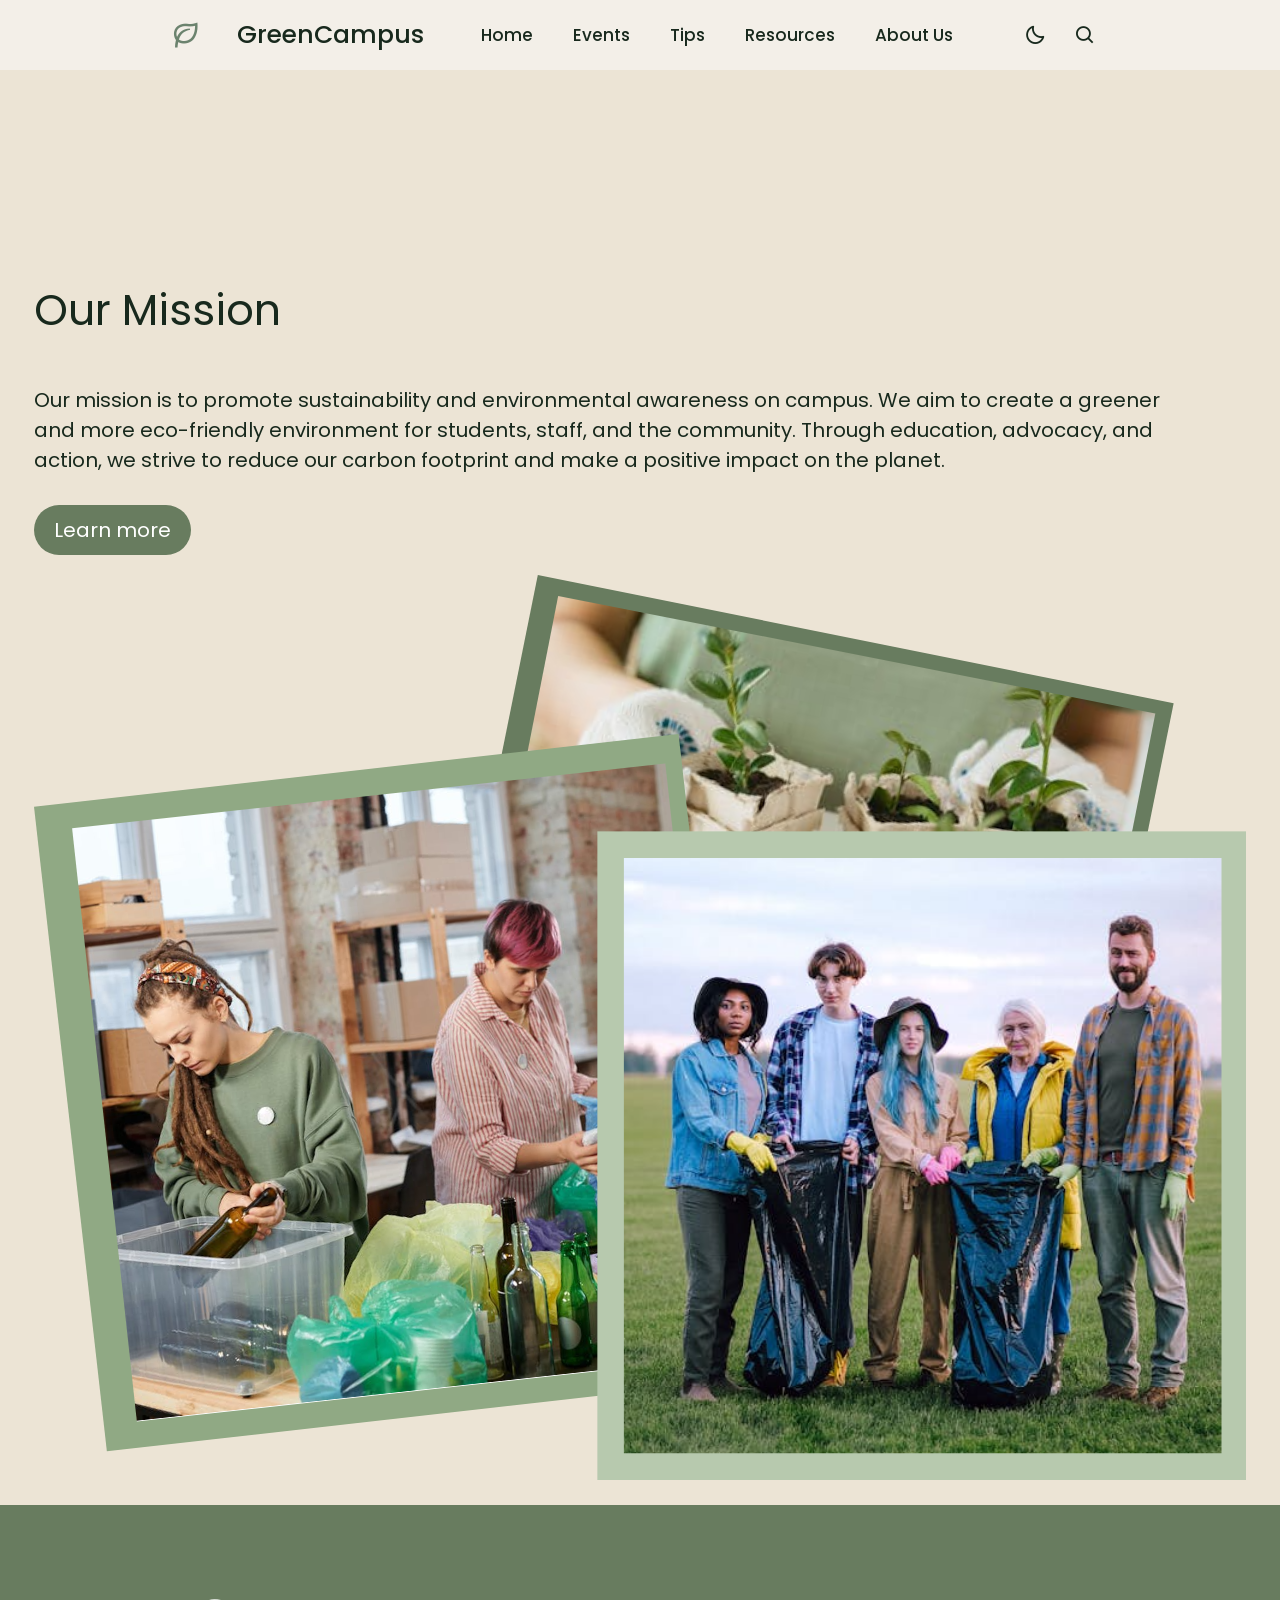
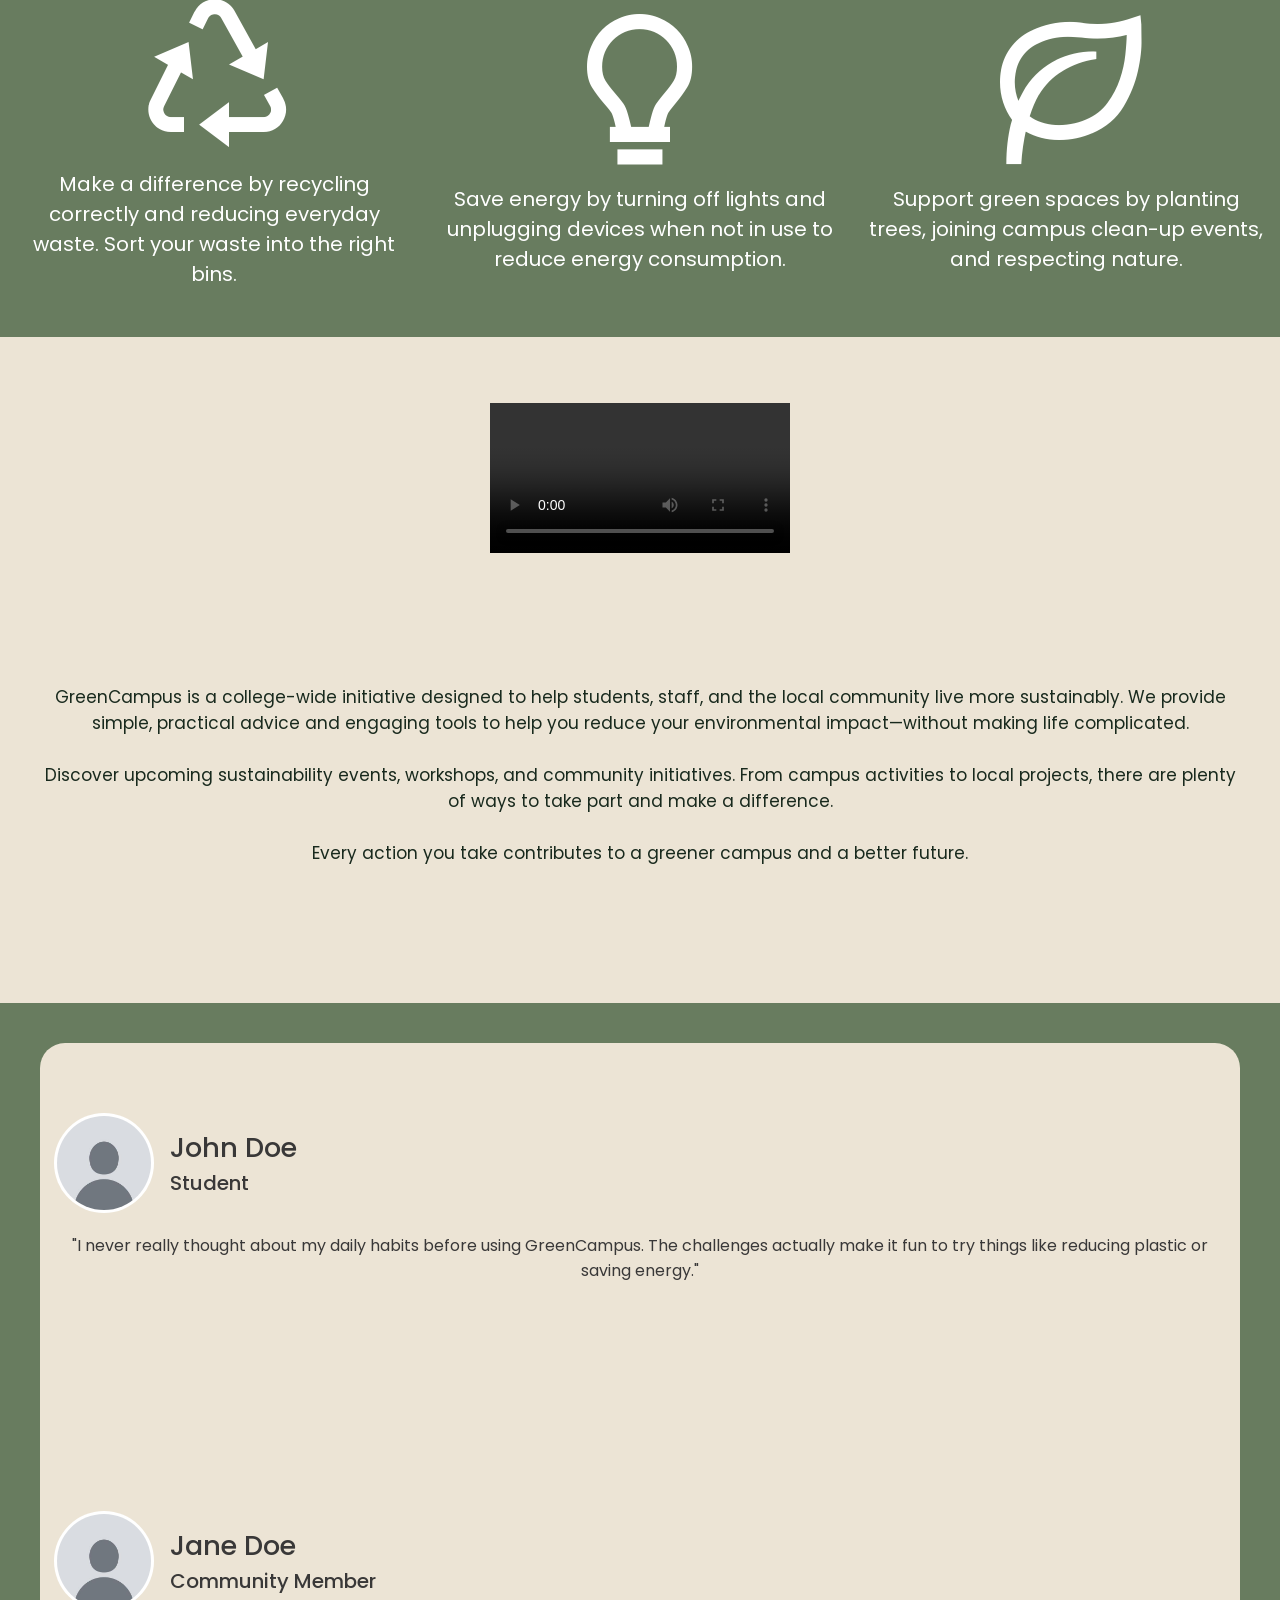
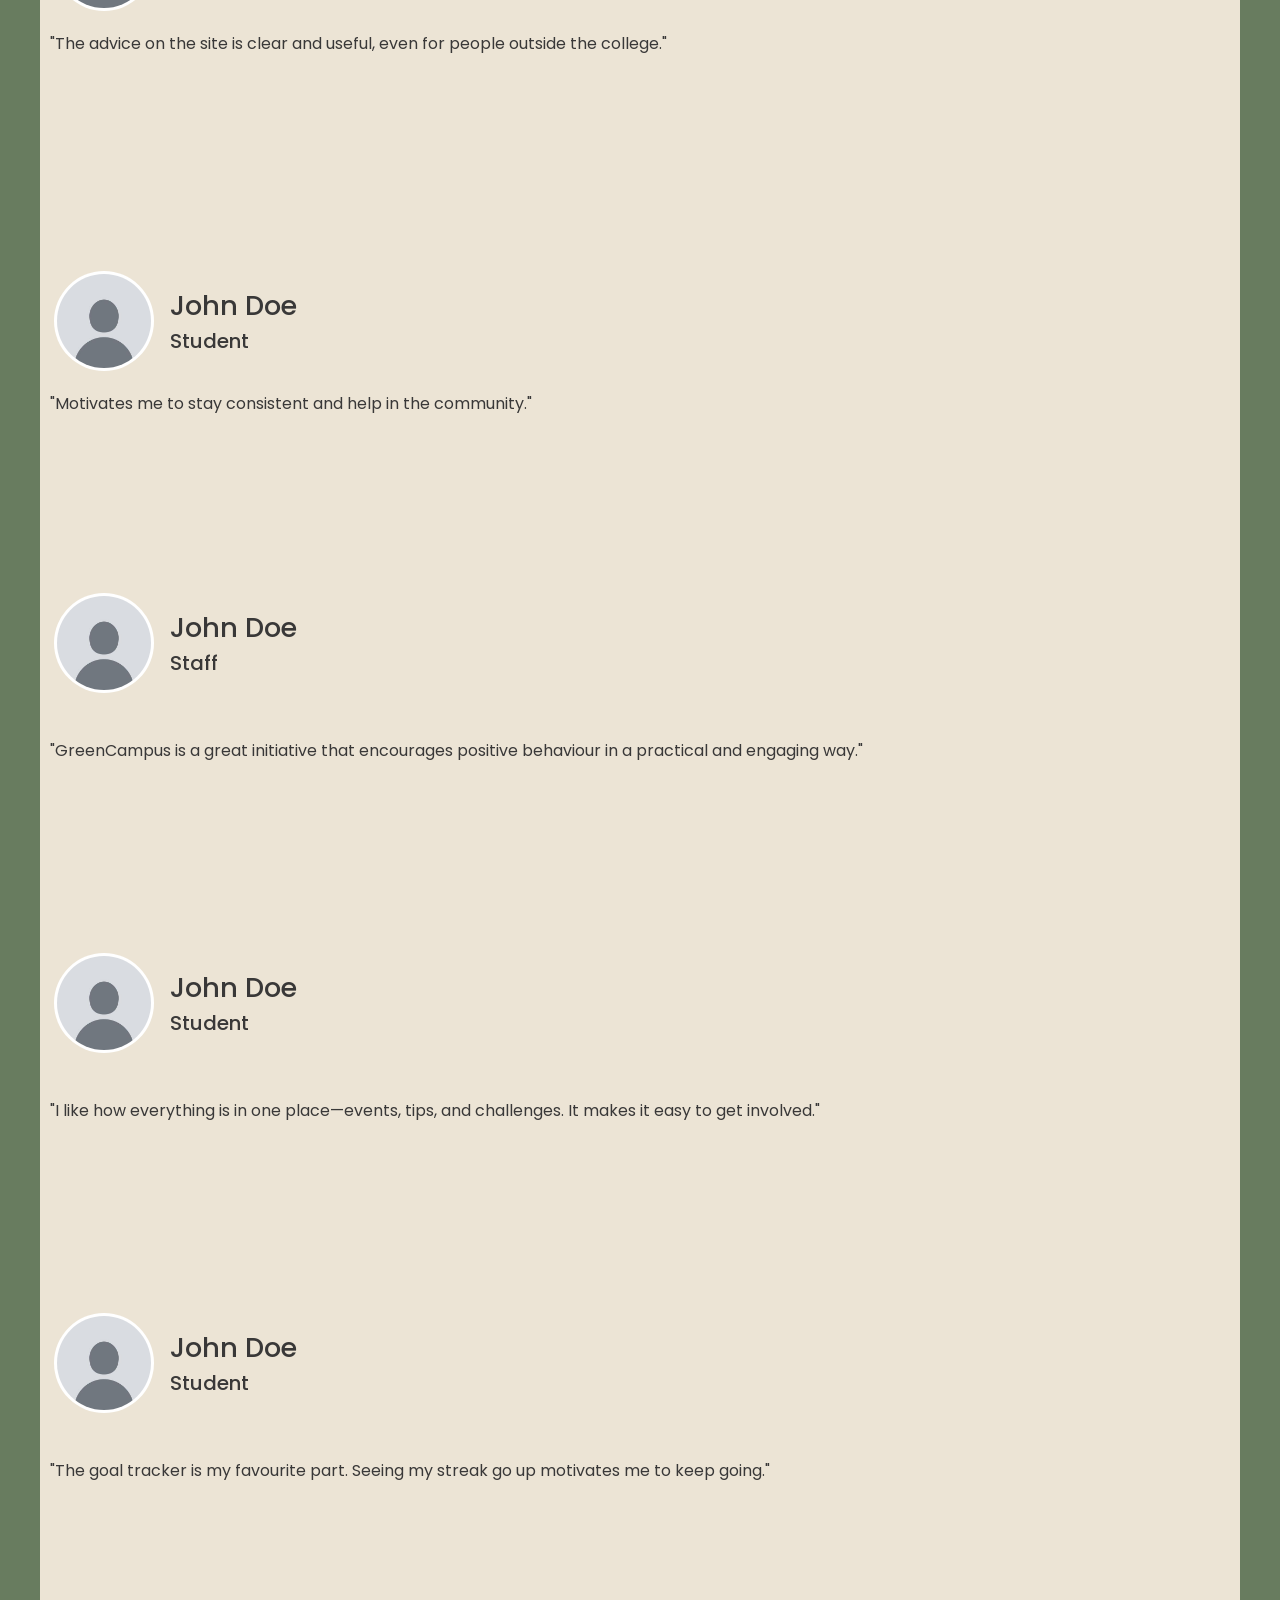
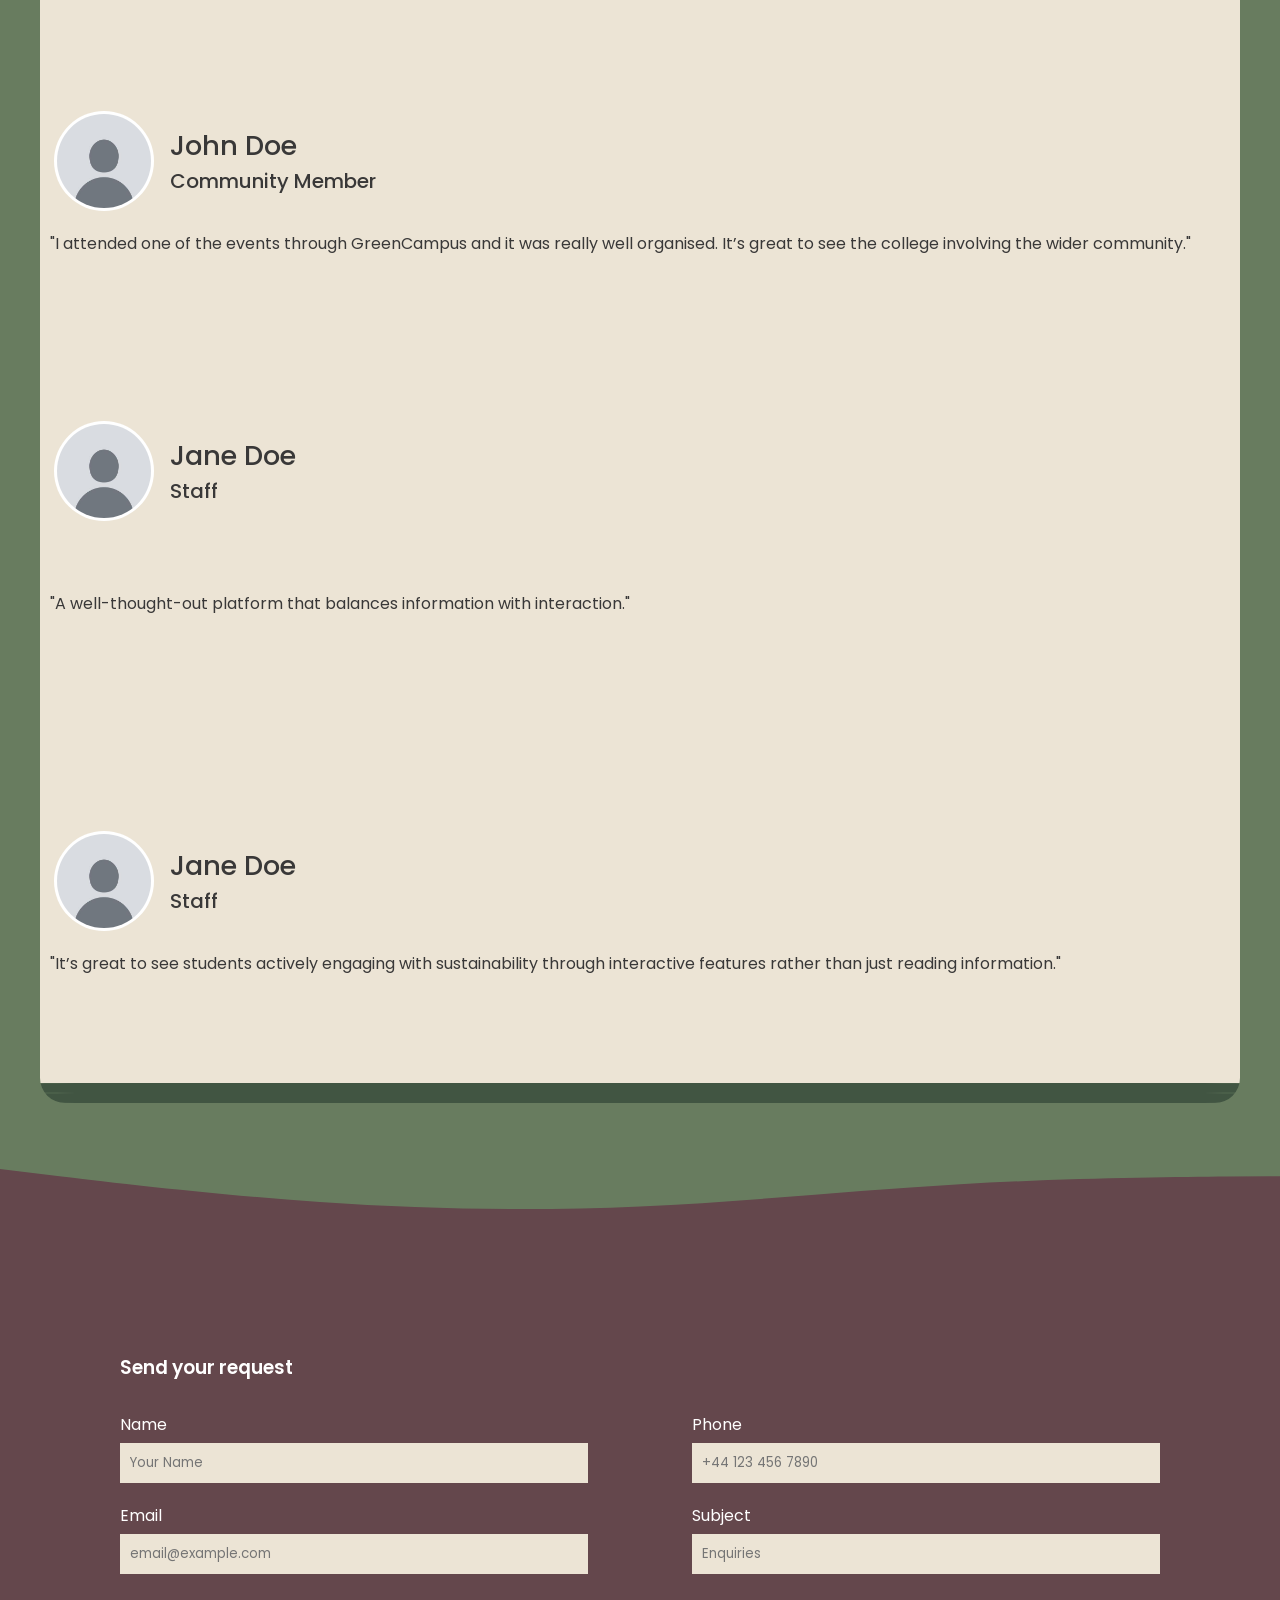
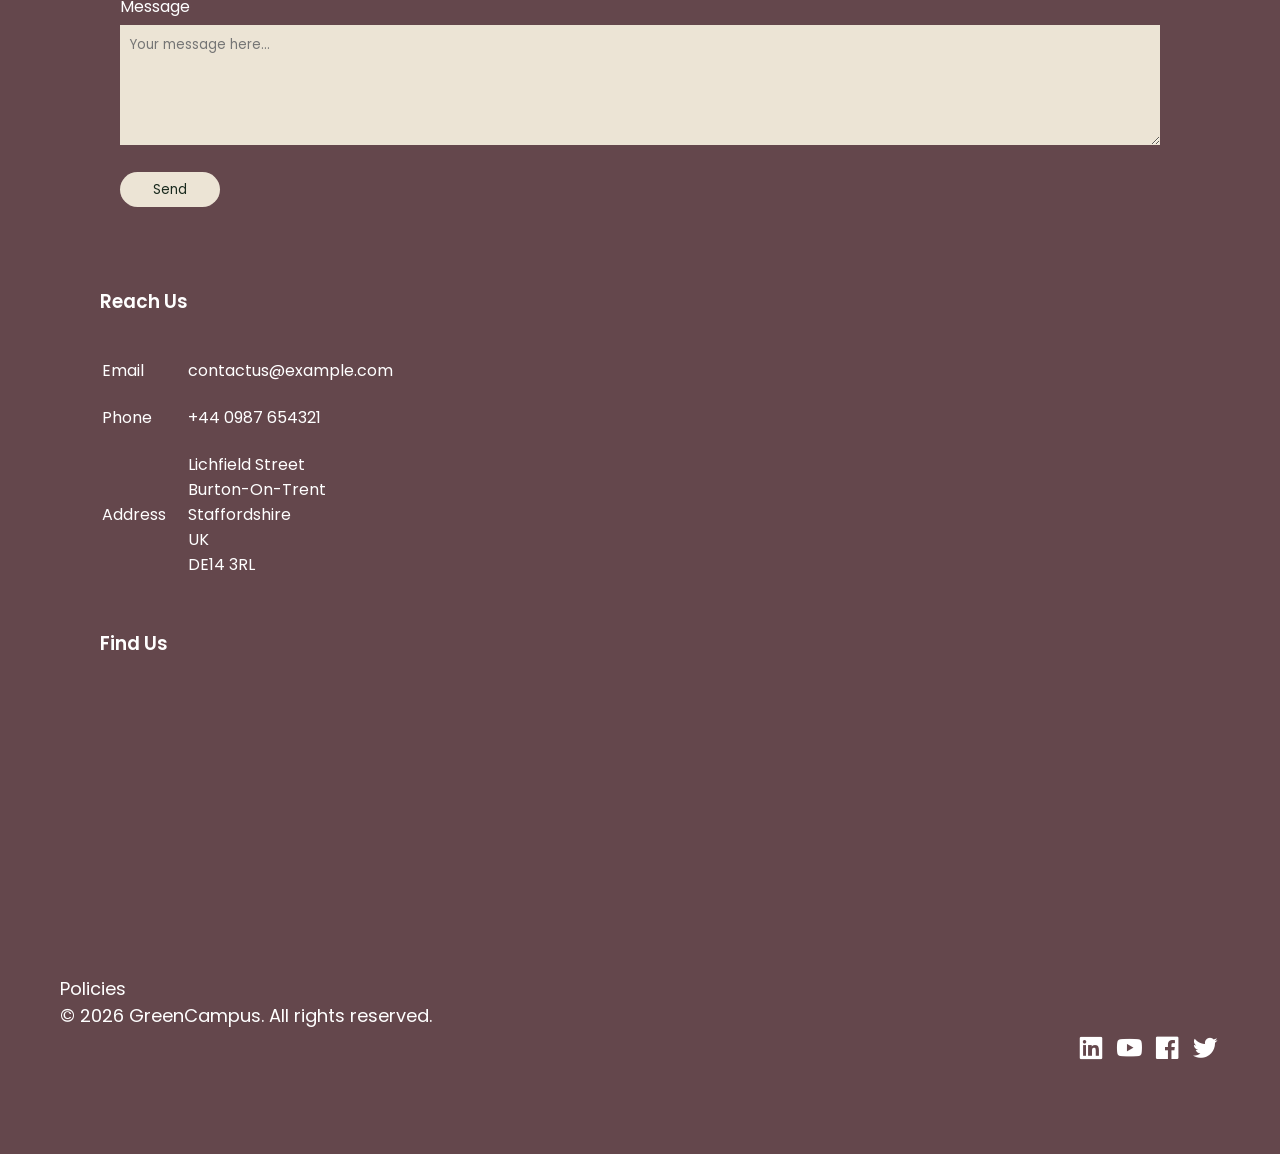
==== commit f900c43b: "stuff" ====
--- a/index.html
+++ b/index.html
@@ -367,13 +367,13 @@
 
 
             <div class = "wavebrown">
-                <img src="img/wave-haikei2.svg" alt="">
+                <img src="img/wave-haikei2.svg" alt="green wave">
             </div>
         </div>
         
         <div class ="example">
             <div class = "wavebrown">
-                <img src="img/wave-haikei.svg" alt="">
+                <img src="img/wave-haikei.svg" alt="brown wave">
             </div>
 
         </div>
--- a/style.css
+++ b/style.css
@@ -1564,6 +1564,9 @@
         flex-direction: column;
     }
 
+    .container4 .wavebrown img{
+        display:none;
+    }
 }
 
 @media screen and (max-width: 850px){
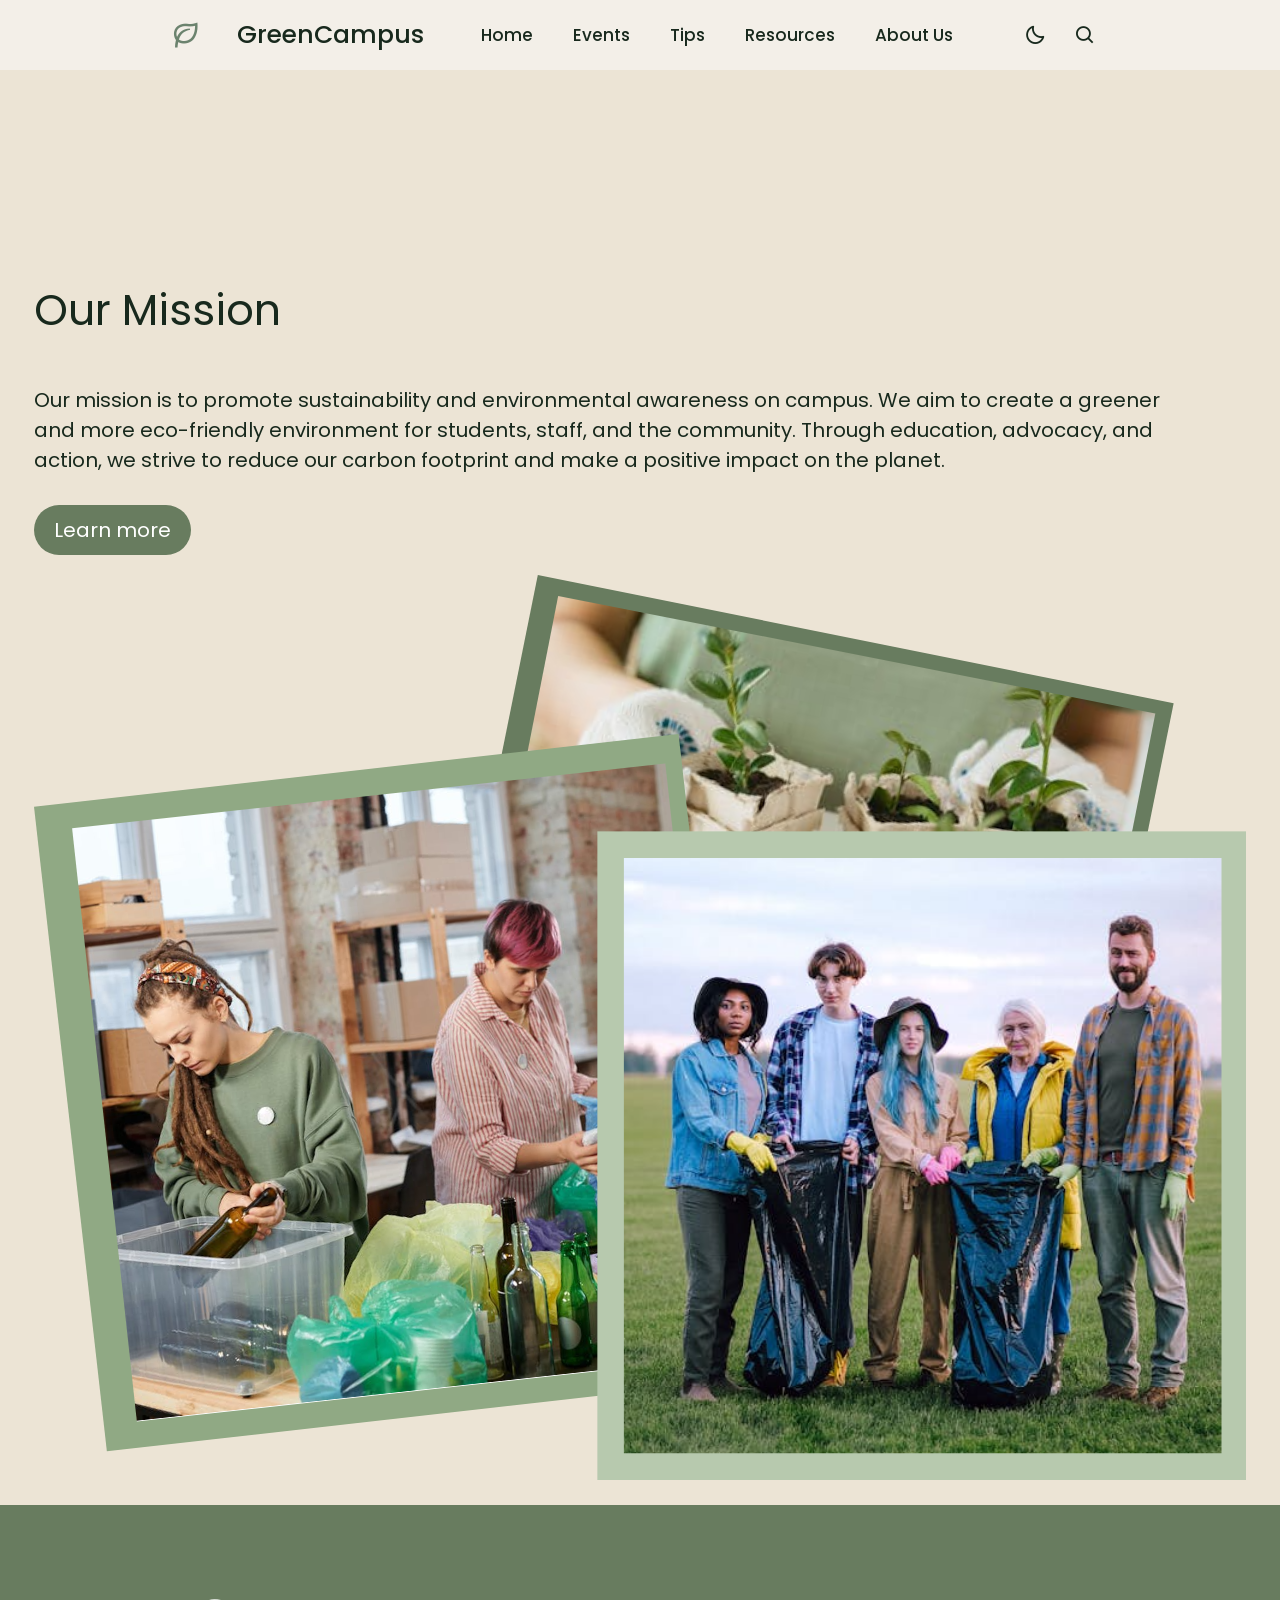
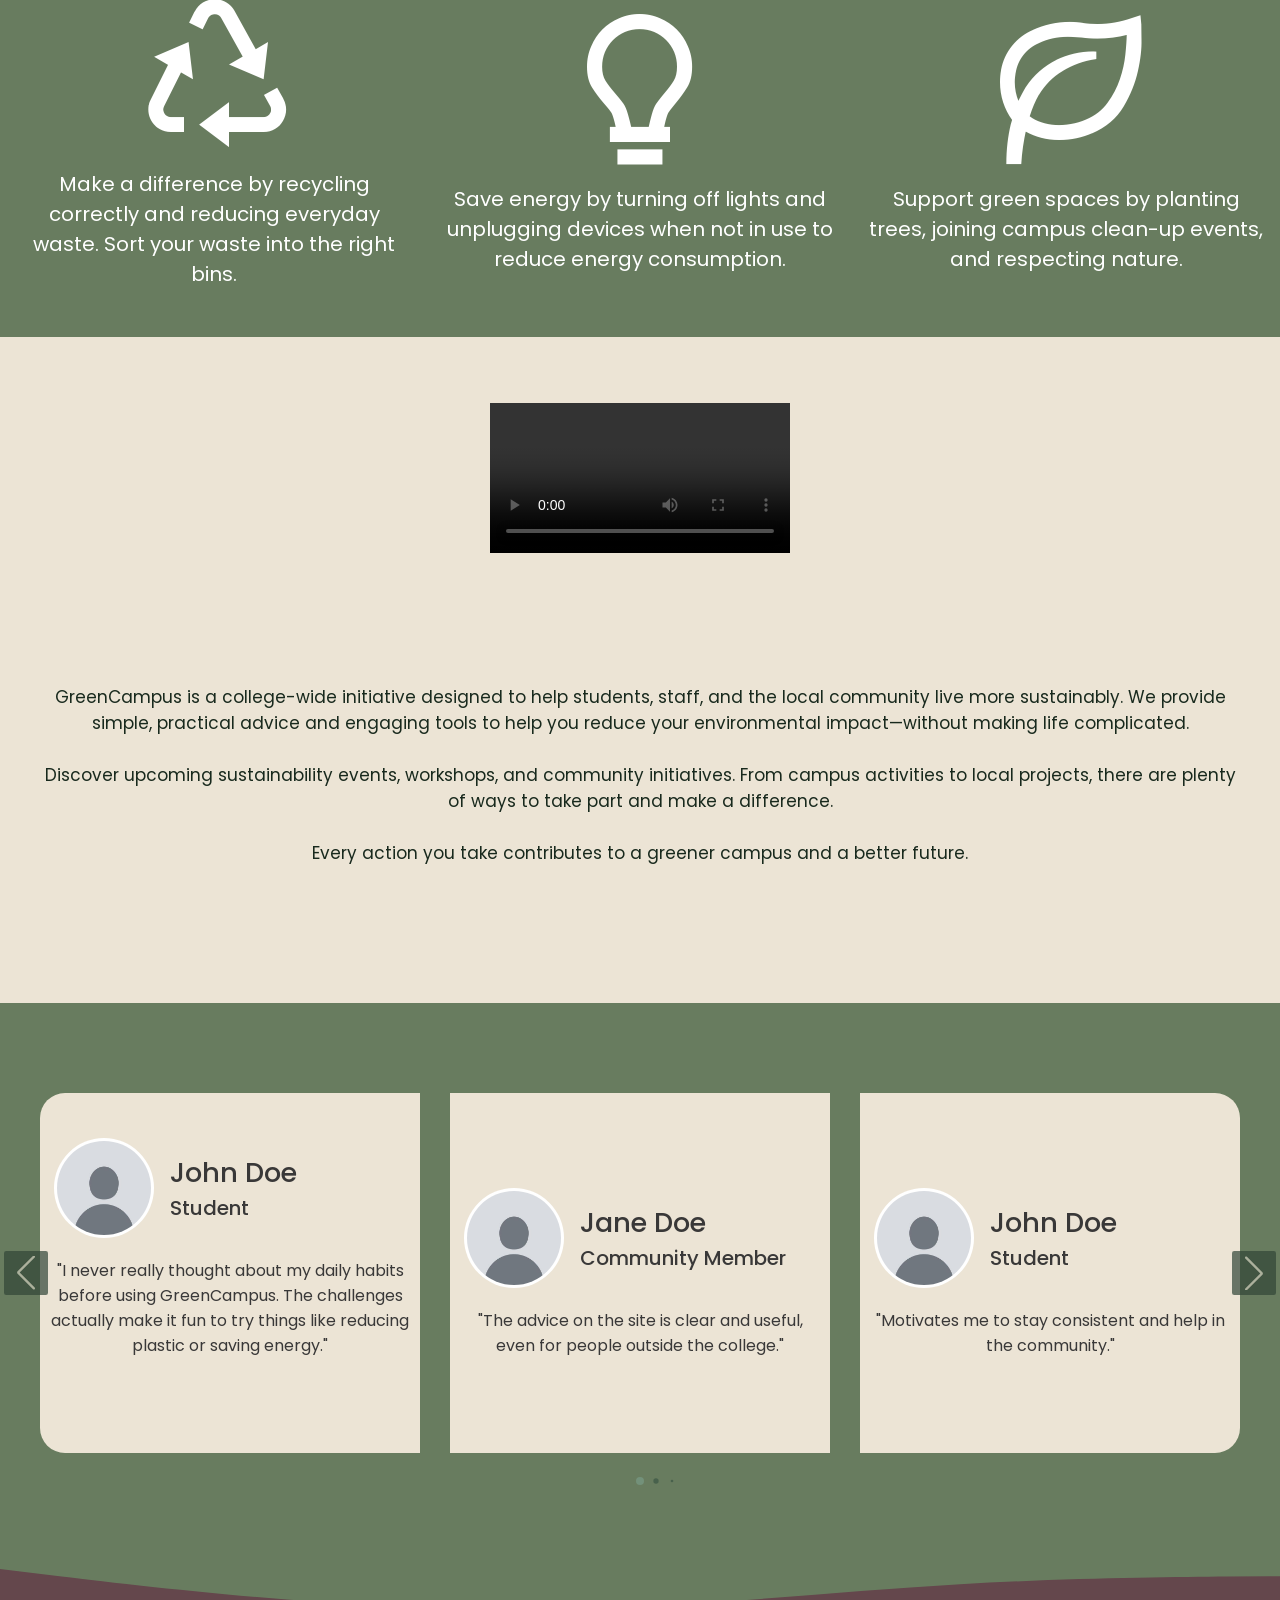
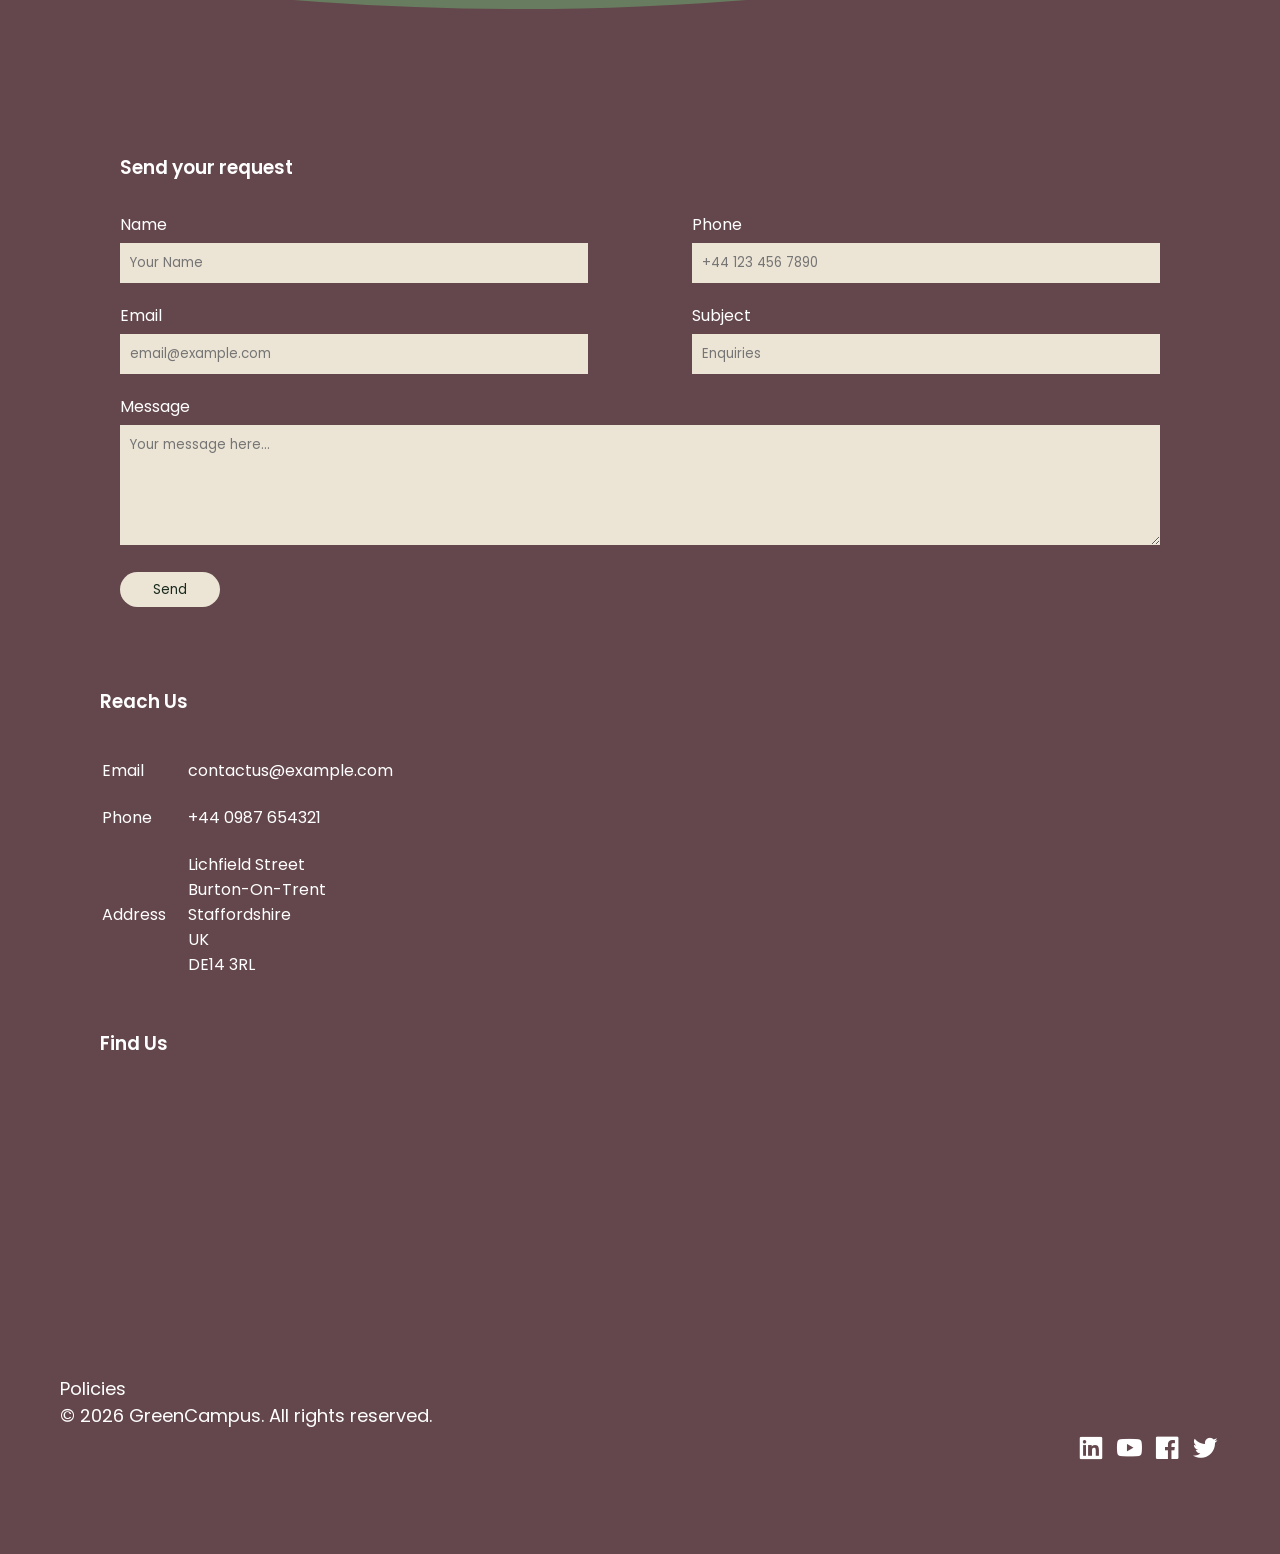
==== commit e3c2205f: "final stuff" ====
--- a/index.html
+++ b/index.html
@@ -1,3 +1,6 @@
+<!-- Duncan's code-->
+
+
 <!DOCTYPE html>
 <html lang="en">
     <head>
--- a/style.css
+++ b/style.css
@@ -363,7 +363,37 @@
 /* Arek's code for tips.html */
 /* write ur CSS code here*/
 
-
+.tipscontainer{
+    display: flex;
+    margin-top: 100px;
+    border: 2px solid white;
+    flex-direction: row;
+    justify-content: space-evenly;
+}
+
+.tipsLeft{
+    border: 2px solid white;
+    flex-direction: column;
+    max-width: ;
+}
+
+.tipsRight{
+    border: 2px solid white;
+    flex-direction: column;
+}
+
+.reducingWasteBox{
+    border: 2px solid white;
+    padding:20px 50px;
+}
+
+.saveEnergyBox{
+    border: 2px solid white;
+}
+
+.greenTravelBox{
+    border: 2px solid white;
+}
 
 
 /* Jezza's code for events.html */
